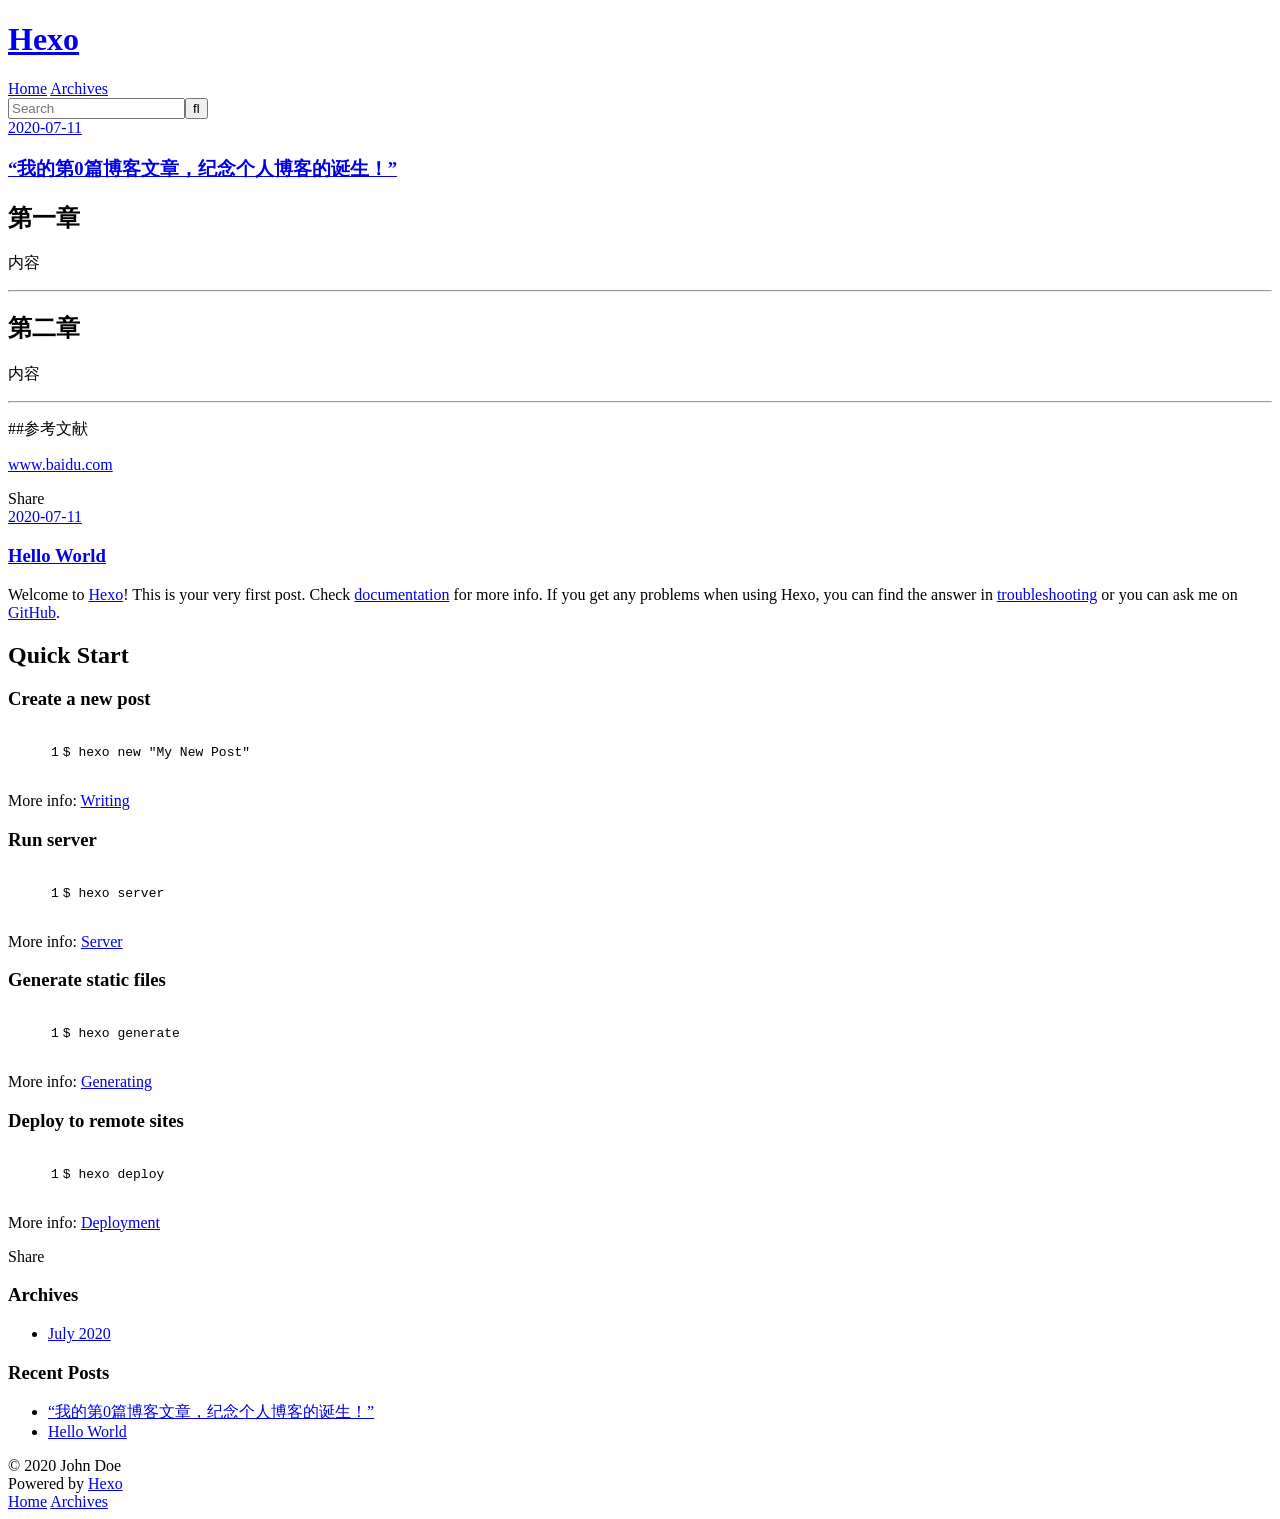
==== index.html @ 95fccf2d "Site updated: 2020-07-11 09:26:31" ====
<!DOCTYPE html>
<html>
<head>
  <meta charset="utf-8">
  

  
  <title>Hexo</title>
  <meta name="viewport" content="width=device-width, initial-scale=1, maximum-scale=1">
  <meta property="og:type" content="website">
<meta property="og:title" content="Hexo">
<meta property="og:url" content="http://yoursite.com/index.html">
<meta property="og:site_name" content="Hexo">
<meta property="og:locale" content="en_US">
<meta property="article:author" content="John Doe">
<meta name="twitter:card" content="summary">
  
    <link rel="alternate" href="/atom.xml" title="Hexo" type="application/atom+xml">
  
  
    <link rel="icon" href="/favicon.png">
  
  
    <link href="//fonts.googleapis.com/css?family=Source+Code+Pro" rel="stylesheet" type="text/css">
  
  
<link rel="stylesheet" href="/css/style.css">

<meta name="generator" content="Hexo 4.2.1"></head>

<body>
  <div id="container">
    <div id="wrap">
      <header id="header">
  <div id="banner"></div>
  <div id="header-outer" class="outer">
    <div id="header-title" class="inner">
      <h1 id="logo-wrap">
        <a href="/" id="logo">Hexo</a>
      </h1>
      
    </div>
    <div id="header-inner" class="inner">
      <nav id="main-nav">
        <a id="main-nav-toggle" class="nav-icon"></a>
        
          <a class="main-nav-link" href="/">Home</a>
        
          <a class="main-nav-link" href="/archives">Archives</a>
        
      </nav>
      <nav id="sub-nav">
        
          <a id="nav-rss-link" class="nav-icon" href="/atom.xml" title="RSS Feed"></a>
        
        <a id="nav-search-btn" class="nav-icon" title="Search"></a>
      </nav>
      <div id="search-form-wrap">
        <form action="//google.com/search" method="get" accept-charset="UTF-8" class="search-form"><input type="search" name="q" class="search-form-input" placeholder="Search"><button type="submit" class="search-form-submit">&#xF002;</button><input type="hidden" name="sitesearch" value="http://yoursite.com"></form>
      </div>
    </div>
  </div>
</header>
      <div class="outer">
        <section id="main">
  
    <article id="post-“我的第0篇博客文章，纪念个人博客的诞生！”" class="article article-type-post" itemscope itemprop="blogPost">
  <div class="article-meta">
    <a href="/2020/07/11/%E2%80%9C%E6%88%91%E7%9A%84%E7%AC%AC0%E7%AF%87%E5%8D%9A%E5%AE%A2%E6%96%87%E7%AB%A0%EF%BC%8C%E7%BA%AA%E5%BF%B5%E4%B8%AA%E4%BA%BA%E5%8D%9A%E5%AE%A2%E7%9A%84%E8%AF%9E%E7%94%9F%EF%BC%81%E2%80%9D/" class="article-date">
  <time datetime="2020-07-11T00:53:37.000Z" itemprop="datePublished">2020-07-11</time>
</a>
    
  </div>
  <div class="article-inner">
    
    
      <header class="article-header">
        
  
    <h1 itemprop="name">
      <a class="article-title" href="/2020/07/11/%E2%80%9C%E6%88%91%E7%9A%84%E7%AC%AC0%E7%AF%87%E5%8D%9A%E5%AE%A2%E6%96%87%E7%AB%A0%EF%BC%8C%E7%BA%AA%E5%BF%B5%E4%B8%AA%E4%BA%BA%E5%8D%9A%E5%AE%A2%E7%9A%84%E8%AF%9E%E7%94%9F%EF%BC%81%E2%80%9D/">“我的第0篇博客文章，纪念个人博客的诞生！”</a>
    </h1>
  

      </header>
    
    <div class="article-entry" itemprop="articleBody">
      
        <h2 id="第一章"><a href="#第一章" class="headerlink" title="第一章"></a>第一章</h2><p>内容</p>
<hr>
<h2 id="第二章"><a href="#第二章" class="headerlink" title="第二章"></a>第二章</h2><p>内容</p>
<hr>
<p>##参考文献</p>
<p><a href="http://www.baidu.com" target="_blank" rel="noopener">www.baidu.com</a></p>

      
    </div>
    <footer class="article-footer">
      <a data-url="http://yoursite.com/2020/07/11/%E2%80%9C%E6%88%91%E7%9A%84%E7%AC%AC0%E7%AF%87%E5%8D%9A%E5%AE%A2%E6%96%87%E7%AB%A0%EF%BC%8C%E7%BA%AA%E5%BF%B5%E4%B8%AA%E4%BA%BA%E5%8D%9A%E5%AE%A2%E7%9A%84%E8%AF%9E%E7%94%9F%EF%BC%81%E2%80%9D/" data-id="ckcgyeluo0001q7uc57kq2jcm" class="article-share-link">Share</a>
      
      
    </footer>
  </div>
  
</article>


  
    <article id="post-hello-world" class="article article-type-post" itemscope itemprop="blogPost">
  <div class="article-meta">
    <a href="/2020/07/11/hello-world/" class="article-date">
  <time datetime="2020-07-11T00:47:14.924Z" itemprop="datePublished">2020-07-11</time>
</a>
    
  </div>
  <div class="article-inner">
    
    
      <header class="article-header">
        
  
    <h1 itemprop="name">
      <a class="article-title" href="/2020/07/11/hello-world/">Hello World</a>
    </h1>
  

      </header>
    
    <div class="article-entry" itemprop="articleBody">
      
        <p>Welcome to <a href="https://hexo.io/" target="_blank" rel="noopener">Hexo</a>! This is your very first post. Check <a href="https://hexo.io/docs/" target="_blank" rel="noopener">documentation</a> for more info. If you get any problems when using Hexo, you can find the answer in <a href="https://hexo.io/docs/troubleshooting.html" target="_blank" rel="noopener">troubleshooting</a> or you can ask me on <a href="https://github.com/hexojs/hexo/issues" target="_blank" rel="noopener">GitHub</a>.</p>
<h2 id="Quick-Start"><a href="#Quick-Start" class="headerlink" title="Quick Start"></a>Quick Start</h2><h3 id="Create-a-new-post"><a href="#Create-a-new-post" class="headerlink" title="Create a new post"></a>Create a new post</h3><figure class="highlight bash"><table><tr><td class="gutter"><pre><span class="line">1</span><br></pre></td><td class="code"><pre><span class="line">$ hexo new <span class="string">"My New Post"</span></span><br></pre></td></tr></table></figure>

<p>More info: <a href="https://hexo.io/docs/writing.html" target="_blank" rel="noopener">Writing</a></p>
<h3 id="Run-server"><a href="#Run-server" class="headerlink" title="Run server"></a>Run server</h3><figure class="highlight bash"><table><tr><td class="gutter"><pre><span class="line">1</span><br></pre></td><td class="code"><pre><span class="line">$ hexo server</span><br></pre></td></tr></table></figure>

<p>More info: <a href="https://hexo.io/docs/server.html" target="_blank" rel="noopener">Server</a></p>
<h3 id="Generate-static-files"><a href="#Generate-static-files" class="headerlink" title="Generate static files"></a>Generate static files</h3><figure class="highlight bash"><table><tr><td class="gutter"><pre><span class="line">1</span><br></pre></td><td class="code"><pre><span class="line">$ hexo generate</span><br></pre></td></tr></table></figure>

<p>More info: <a href="https://hexo.io/docs/generating.html" target="_blank" rel="noopener">Generating</a></p>
<h3 id="Deploy-to-remote-sites"><a href="#Deploy-to-remote-sites" class="headerlink" title="Deploy to remote sites"></a>Deploy to remote sites</h3><figure class="highlight bash"><table><tr><td class="gutter"><pre><span class="line">1</span><br></pre></td><td class="code"><pre><span class="line">$ hexo deploy</span><br></pre></td></tr></table></figure>

<p>More info: <a href="https://hexo.io/docs/one-command-deployment.html" target="_blank" rel="noopener">Deployment</a></p>

      
    </div>
    <footer class="article-footer">
      <a data-url="http://yoursite.com/2020/07/11/hello-world/" data-id="ckcgyelui0000q7uc33826mlk" class="article-share-link">Share</a>
      
      
    </footer>
  </div>
  
</article>


  


</section>
        
          <aside id="sidebar">
  
    

  
    

  
    
  
    
  <div class="widget-wrap">
    <h3 class="widget-title">Archives</h3>
    <div class="widget">
      <ul class="archive-list"><li class="archive-list-item"><a class="archive-list-link" href="/archives/2020/07/">July 2020</a></li></ul>
    </div>
  </div>


  
    
  <div class="widget-wrap">
    <h3 class="widget-title">Recent Posts</h3>
    <div class="widget">
      <ul>
        
          <li>
            <a href="/2020/07/11/%E2%80%9C%E6%88%91%E7%9A%84%E7%AC%AC0%E7%AF%87%E5%8D%9A%E5%AE%A2%E6%96%87%E7%AB%A0%EF%BC%8C%E7%BA%AA%E5%BF%B5%E4%B8%AA%E4%BA%BA%E5%8D%9A%E5%AE%A2%E7%9A%84%E8%AF%9E%E7%94%9F%EF%BC%81%E2%80%9D/">“我的第0篇博客文章，纪念个人博客的诞生！”</a>
          </li>
        
          <li>
            <a href="/2020/07/11/hello-world/">Hello World</a>
          </li>
        
      </ul>
    </div>
  </div>

  
</aside>
        
      </div>
      <footer id="footer">
  
  <div class="outer">
    <div id="footer-info" class="inner">
      &copy; 2020 John Doe<br>
      Powered by <a href="http://hexo.io/" target="_blank">Hexo</a>
    </div>
  </div>
</footer>
    </div>
    <nav id="mobile-nav">
  
    <a href="/" class="mobile-nav-link">Home</a>
  
    <a href="/archives" class="mobile-nav-link">Archives</a>
  
</nav>
    

<script src="//ajax.googleapis.com/ajax/libs/jquery/2.0.3/jquery.min.js"></script>


  
<link rel="stylesheet" href="/fancybox/jquery.fancybox.css">

  
<script src="/fancybox/jquery.fancybox.pack.js"></script>




<script src="/js/script.js"></script>




  </div>
</body>
</html>
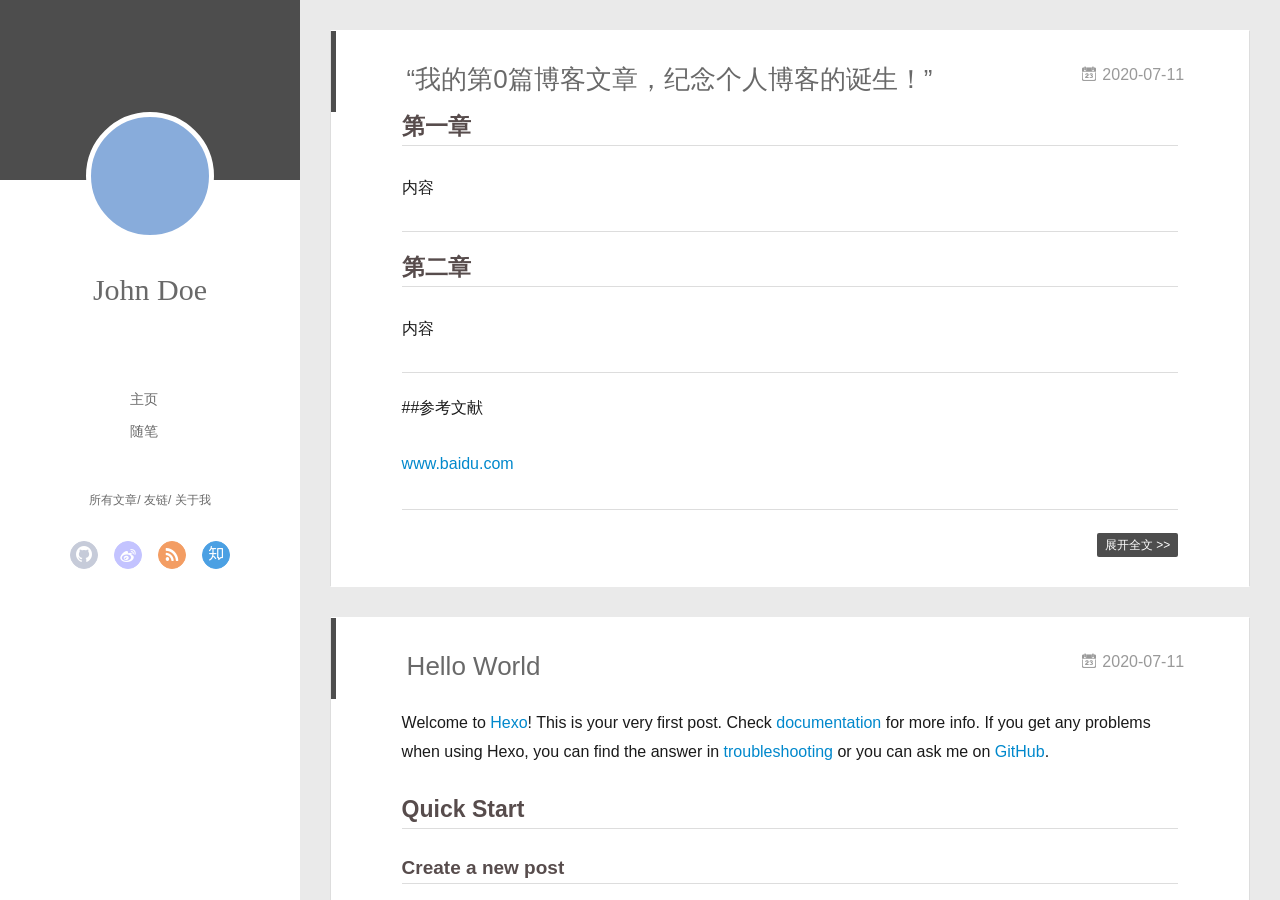
==== commit 0eeae052: "Site updated: 2020-07-11 09:43:31" ====
--- a/index.html
+++ b/index.html
@@ -3,8 +3,9 @@
 <head>
   <meta charset="utf-8">
   
-
-  
+  <meta name="renderer" content="webkit">
+  <meta http-equiv="X-UA-Compatible" content="IE=edge" >
+  <link rel="dns-prefetch" href="http://yoursite.com">
   <title>Hexo</title>
   <meta name="viewport" content="width=device-width, initial-scale=1, maximum-scale=1">
   <meta property="og:type" content="website">
@@ -15,64 +16,144 @@
 <meta property="article:author" content="John Doe">
 <meta name="twitter:card" content="summary">
   
-    <link rel="alternate" href="/atom.xml" title="Hexo" type="application/atom+xml">
+    <link rel="alternative" href="/atom.xml" title="Hexo" type="application/atom+xml">
   
   
     <link rel="icon" href="/favicon.png">
   
-  
-    <link href="//fonts.googleapis.com/css?family=Source+Code+Pro" rel="stylesheet" type="text/css">
-  
-  
-<link rel="stylesheet" href="/css/style.css">
+  <link rel="stylesheet" type="text/css" href="/./main.0cf68a.css">
+  <style type="text/css">
+  
+    #container.show {
+      background: linear-gradient(200deg,#a0cfe4,#e8c37e);
+    }
+  </style>
+  
+
+  
 
 <meta name="generator" content="Hexo 4.2.1"></head>
 
 <body>
-  <div id="container">
-    <div id="wrap">
-      <header id="header">
-  <div id="banner"></div>
-  <div id="header-outer" class="outer">
-    <div id="header-title" class="inner">
-      <h1 id="logo-wrap">
-        <a href="/" id="logo">Hexo</a>
-      </h1>
-      
-    </div>
-    <div id="header-inner" class="inner">
-      <nav id="main-nav">
-        <a id="main-nav-toggle" class="nav-icon"></a>
-        
-          <a class="main-nav-link" href="/">Home</a>
-        
-          <a class="main-nav-link" href="/archives">Archives</a>
-        
-      </nav>
-      <nav id="sub-nav">
-        
-          <a id="nav-rss-link" class="nav-icon" href="/atom.xml" title="RSS Feed"></a>
-        
-        <a id="nav-search-btn" class="nav-icon" title="Search"></a>
-      </nav>
-      <div id="search-form-wrap">
-        <form action="//google.com/search" method="get" accept-charset="UTF-8" class="search-form"><input type="search" name="q" class="search-form-input" placeholder="Search"><button type="submit" class="search-form-submit">&#xF002;</button><input type="hidden" name="sitesearch" value="http://yoursite.com"></form>
-      </div>
-    </div>
-  </div>
-</header>
-      <div class="outer">
-        <section id="main">
-  
-    <article id="post-“我的第0篇博客文章，纪念个人博客的诞生！”" class="article article-type-post" itemscope itemprop="blogPost">
-  <div class="article-meta">
-    <a href="/2020/07/11/%E2%80%9C%E6%88%91%E7%9A%84%E7%AC%AC0%E7%AF%87%E5%8D%9A%E5%AE%A2%E6%96%87%E7%AB%A0%EF%BC%8C%E7%BA%AA%E5%BF%B5%E4%B8%AA%E4%BA%BA%E5%8D%9A%E5%AE%A2%E7%9A%84%E8%AF%9E%E7%94%9F%EF%BC%81%E2%80%9D/" class="article-date">
-  <time datetime="2020-07-11T00:53:37.000Z" itemprop="datePublished">2020-07-11</time>
-</a>
-    
-  </div>
+  <div id="container" q-class="show:isCtnShow">
+    <canvas id="anm-canvas" class="anm-canvas"></canvas>
+    <div class="left-col" q-class="show:isShow">
+      
+<div class="overlay" style="background: #4d4d4d"></div>
+<div class="intrude-less">
+	<header id="header" class="inner">
+		<a href="/" class="profilepic">
+			<img src="" class="js-avatar">
+		</a>
+		<hgroup>
+		  <h1 class="header-author"><a href="/">John Doe</a></h1>
+		</hgroup>
+		
+
+		<nav class="header-menu">
+			<ul>
+			
+				<li><a href="/">主页</a></li>
+	        
+				<li><a href="/tags/%E9%9A%8F%E7%AC%94/">随笔</a></li>
+	        
+			</ul>
+		</nav>
+		<nav class="header-smart-menu">
+    		
+    			
+    			<a q-on="click: openSlider(e, 'innerArchive')" href="javascript:void(0)">所有文章</a>
+    			
+            
+    			
+    			<a q-on="click: openSlider(e, 'friends')" href="javascript:void(0)">友链</a>
+    			
+            
+    			
+    			<a q-on="click: openSlider(e, 'aboutme')" href="javascript:void(0)">关于我</a>
+    			
+            
+		</nav>
+		<nav class="header-nav">
+			<div class="social">
+				
+					<a class="github" target="_blank" href="#" title="github"><i class="icon-github"></i></a>
+		        
+					<a class="weibo" target="_blank" href="#" title="weibo"><i class="icon-weibo"></i></a>
+		        
+					<a class="rss" target="_blank" href="#" title="rss"><i class="icon-rss"></i></a>
+		        
+					<a class="zhihu" target="_blank" href="#" title="zhihu"><i class="icon-zhihu"></i></a>
+		        
+			</div>
+		</nav>
+	</header>		
+</div>
+
+    </div>
+    <div class="mid-col" q-class="show:isShow,hide:isShow|isFalse">
+      
+<nav id="mobile-nav">
+  	<div class="overlay js-overlay" style="background: #4d4d4d"></div>
+	<div class="btnctn js-mobile-btnctn">
+  		<div class="slider-trigger list" q-on="click: openSlider(e)"><i class="icon icon-sort"></i></div>
+	</div>
+	<div class="intrude-less">
+		<header id="header" class="inner">
+			<div class="profilepic">
+				<img src="" class="js-avatar">
+			</div>
+			<hgroup>
+			  <h1 class="header-author js-header-author">John Doe</h1>
+			</hgroup>
+			
+			
+			
+				
+			
+				
+			
+			
+			
+			<nav class="header-nav">
+				<div class="social">
+					
+						<a class="github" target="_blank" href="#" title="github"><i class="icon-github"></i></a>
+			        
+						<a class="weibo" target="_blank" href="#" title="weibo"><i class="icon-weibo"></i></a>
+			        
+						<a class="rss" target="_blank" href="#" title="rss"><i class="icon-rss"></i></a>
+			        
+						<a class="zhihu" target="_blank" href="#" title="zhihu"><i class="icon-zhihu"></i></a>
+			        
+				</div>
+			</nav>
+
+			<nav class="header-menu js-header-menu">
+				<ul style="width: 50%">
+				
+				
+					<li style="width: 50%"><a href="/">主页</a></li>
+		        
+					<li style="width: 50%"><a href="/tags/%E9%9A%8F%E7%AC%94/">随笔</a></li>
+		        
+				</ul>
+			</nav>
+		</header>				
+	</div>
+	<div class="mobile-mask" style="display:none" q-show="isShow"></div>
+</nav>
+
+      <div id="wrapper" class="body-wrap">
+        <div class="menu-l">
+          <div class="canvas-wrap">
+            <canvas data-colors="#eaeaea" data-sectionHeight="100" data-contentId="js-content" id="myCanvas1" class="anm-canvas"></canvas>
+          </div>
+          <div id="js-content" class="content-ll">
+            
+  
+    <article id="post-“我的第0篇博客文章，纪念个人博客的诞生！”" class="article article-type-post  article-index" itemscope itemprop="blogPost">
   <div class="article-inner">
-    
     
       <header class="article-header">
         
@@ -82,6 +163,11 @@
     </h1>
   
 
+        
+        <a href="/2020/07/11/%E2%80%9C%E6%88%91%E7%9A%84%E7%AC%AC0%E7%AF%87%E5%8D%9A%E5%AE%A2%E6%96%87%E7%AB%A0%EF%BC%8C%E7%BA%AA%E5%BF%B5%E4%B8%AA%E4%BA%BA%E5%8D%9A%E5%AE%A2%E7%9A%84%E8%AF%9E%E7%94%9F%EF%BC%81%E2%80%9D/" class="archive-article-date">
+  	<time datetime="2020-07-11T00:53:37.000Z" itemprop="datePublished"><i class="icon-calendar icon"></i>2020-07-11</time>
+</a>
+        
       </header>
     
     <div class="article-entry" itemprop="articleBody">
@@ -94,27 +180,48 @@
 <p><a href="http://www.baidu.com" target="_blank" rel="noopener">www.baidu.com</a></p>
 
       
-    </div>
-    <footer class="article-footer">
-      <a data-url="http://yoursite.com/2020/07/11/%E2%80%9C%E6%88%91%E7%9A%84%E7%AC%AC0%E7%AF%87%E5%8D%9A%E5%AE%A2%E6%96%87%E7%AB%A0%EF%BC%8C%E7%BA%AA%E5%BF%B5%E4%B8%AA%E4%BA%BA%E5%8D%9A%E5%AE%A2%E7%9A%84%E8%AF%9E%E7%94%9F%EF%BC%81%E2%80%9D/" data-id="ckcgyeluo0001q7uc57kq2jcm" class="article-share-link">Share</a>
-      
-      
-    </footer>
+
+      
+    </div>
+    <div class="article-info article-info-index">
+      
+      
+      
+
+      
+        <p class="article-more-link">
+          <a class="article-more-a" href="/2020/07/11/%E2%80%9C%E6%88%91%E7%9A%84%E7%AC%AC0%E7%AF%87%E5%8D%9A%E5%AE%A2%E6%96%87%E7%AB%A0%EF%BC%8C%E7%BA%AA%E5%BF%B5%E4%B8%AA%E4%BA%BA%E5%8D%9A%E5%AE%A2%E7%9A%84%E8%AF%9E%E7%94%9F%EF%BC%81%E2%80%9D/">展开全文 >></a>
+        </p>
+      
+
+      
+      <div class="clearfix"></div>
+    </div>
   </div>
-  
 </article>
 
-
-  
-    <article id="post-hello-world" class="article article-type-post" itemscope itemprop="blogPost">
-  <div class="article-meta">
-    <a href="/2020/07/11/hello-world/" class="article-date">
-  <time datetime="2020-07-11T00:47:14.924Z" itemprop="datePublished">2020-07-11</time>
-</a>
-    
-  </div>
+<aside class="wrap-side-operation">
+    <div class="mod-side-operation">
+        
+        <div class="jump-container" id="js-jump-container" style="display:none;">
+            <a href="javascript:void(0)" class="mod-side-operation__jump-to-top">
+                <i class="icon-font icon-back"></i>
+            </a>
+            <div id="js-jump-plan-container" class="jump-plan-container" style="top: -11px;">
+                <i class="icon-font icon-plane jump-plane"></i>
+            </div>
+        </div>
+        
+        
+    </div>
+</aside>
+
+
+
+
+  
+    <article id="post-hello-world" class="article article-type-post  article-index" itemscope itemprop="blogPost">
   <div class="article-inner">
-    
     
       <header class="article-header">
         
@@ -124,6 +231,11 @@
     </h1>
   
 
+        
+        <a href="/2020/07/11/hello-world/" class="archive-article-date">
+  	<time datetime="2020-07-11T00:47:14.924Z" itemprop="datePublished"><i class="icon-calendar icon"></i>2020-07-11</time>
+</a>
+        
       </header>
     
     <div class="article-entry" itemprop="articleBody">
@@ -143,100 +255,292 @@
 <p>More info: <a href="https://hexo.io/docs/one-command-deployment.html" target="_blank" rel="noopener">Deployment</a></p>
 
       
-    </div>
-    <footer class="article-footer">
-      <a data-url="http://yoursite.com/2020/07/11/hello-world/" data-id="ckcgyelui0000q7uc33826mlk" class="article-share-link">Share</a>
-      
-      
-    </footer>
+
+      
+    </div>
+    <div class="article-info article-info-index">
+      
+      
+      
+
+      
+        <p class="article-more-link">
+          <a class="article-more-a" href="/2020/07/11/hello-world/">展开全文 >></a>
+        </p>
+      
+
+      
+      <div class="clearfix"></div>
+    </div>
   </div>
-  
 </article>
 
-
-  
-
-
-</section>
-        
-          <aside id="sidebar">
-  
-    
-
-  
-    
-
-  
-    
-  
-    
-  <div class="widget-wrap">
-    <h3 class="widget-title">Archives</h3>
-    <div class="widget">
-      <ul class="archive-list"><li class="archive-list-item"><a class="archive-list-link" href="/archives/2020/07/">July 2020</a></li></ul>
-    </div>
-  </div>
-
-
-  
-    
-  <div class="widget-wrap">
-    <h3 class="widget-title">Recent Posts</h3>
-    <div class="widget">
-      <ul>
-        
-          <li>
-            <a href="/2020/07/11/%E2%80%9C%E6%88%91%E7%9A%84%E7%AC%AC0%E7%AF%87%E5%8D%9A%E5%AE%A2%E6%96%87%E7%AB%A0%EF%BC%8C%E7%BA%AA%E5%BF%B5%E4%B8%AA%E4%BA%BA%E5%8D%9A%E5%AE%A2%E7%9A%84%E8%AF%9E%E7%94%9F%EF%BC%81%E2%80%9D/">“我的第0篇博客文章，纪念个人博客的诞生！”</a>
-          </li>
-        
-          <li>
-            <a href="/2020/07/11/hello-world/">Hello World</a>
-          </li>
-        
-      </ul>
-    </div>
-  </div>
-
-  
+<aside class="wrap-side-operation">
+    <div class="mod-side-operation">
+        
+        <div class="jump-container" id="js-jump-container" style="display:none;">
+            <a href="javascript:void(0)" class="mod-side-operation__jump-to-top">
+                <i class="icon-font icon-back"></i>
+            </a>
+            <div id="js-jump-plan-container" class="jump-plan-container" style="top: -11px;">
+                <i class="icon-font icon-plane jump-plane"></i>
+            </div>
+        </div>
+        
+        
+    </div>
 </aside>
-        
+
+
+
+
+  
+  
+
+
+          </div>
+        </div>
       </div>
       <footer id="footer">
-  
   <div class="outer">
-    <div id="footer-info" class="inner">
-      &copy; 2020 John Doe<br>
-      Powered by <a href="http://hexo.io/" target="_blank">Hexo</a>
+    <div id="footer-info">
+    	<div class="footer-left">
+    		&copy; 2020 John Doe
+    	</div>
+      	<div class="footer-right">
+      		<a href="http://hexo.io/" target="_blank">Hexo</a>  Theme <a href="https://github.com/litten/hexo-theme-yilia" target="_blank">Yilia</a> by Litten
+      	</div>
     </div>
   </div>
 </footer>
     </div>
-    <nav id="mobile-nav">
-  
-    <a href="/" class="mobile-nav-link">Home</a>
-  
-    <a href="/archives" class="mobile-nav-link">Archives</a>
-  
-</nav>
-    
-
-<script src="//ajax.googleapis.com/ajax/libs/jquery/2.0.3/jquery.min.js"></script>
-
-
-  
-<link rel="stylesheet" href="/fancybox/jquery.fancybox.css">
-
-  
-<script src="/fancybox/jquery.fancybox.pack.js"></script>
-
-
-
-
-<script src="/js/script.js"></script>
-
-
-
-
+    <script>
+	var yiliaConfig = {
+		mathjax: false,
+		isHome: true,
+		isPost: false,
+		isArchive: false,
+		isTag: false,
+		isCategory: false,
+		open_in_new: false,
+		toc_hide_index: true,
+		root: "/",
+		innerArchive: true,
+		showTags: false
+	}
+</script>
+
+<script>!function(t){function n(e){if(r[e])return r[e].exports;var i=r[e]={exports:{},id:e,loaded:!1};return t[e].call(i.exports,i,i.exports,n),i.loaded=!0,i.exports}var r={};n.m=t,n.c=r,n.p="./",n(0)}([function(t,n,r){r(195),t.exports=r(191)},function(t,n,r){var e=r(3),i=r(52),o=r(27),u=r(28),c=r(53),f="prototype",a=function(t,n,r){var s,l,h,v,p=t&a.F,d=t&a.G,y=t&a.S,g=t&a.P,b=t&a.B,m=d?e:y?e[n]||(e[n]={}):(e[n]||{})[f],x=d?i:i[n]||(i[n]={}),w=x[f]||(x[f]={});d&&(r=n);for(s in r)l=!p&&m&&void 0!==m[s],h=(l?m:r)[s],v=b&&l?c(h,e):g&&"function"==typeof h?c(Function.call,h):h,m&&u(m,s,h,t&a.U),x[s]!=h&&o(x,s,v),g&&w[s]!=h&&(w[s]=h)};e.core=i,a.F=1,a.G=2,a.S=4,a.P=8,a.B=16,a.W=32,a.U=64,a.R=128,t.exports=a},function(t,n,r){var e=r(6);t.exports=function(t){if(!e(t))throw TypeError(t+" is not an object!");return t}},function(t,n){var r=t.exports="undefined"!=typeof window&&window.Math==Math?window:"undefined"!=typeof self&&self.Math==Math?self:Function("return this")();"number"==typeof __g&&(__g=r)},function(t,n){t.exports=function(t){try{return!!t()}catch(t){return!0}}},function(t,n){var r=t.exports="undefined"!=typeof window&&window.Math==Math?window:"undefined"!=typeof self&&self.Math==Math?self:Function("return this")();"number"==typeof __g&&(__g=r)},function(t,n){t.exports=function(t){return"object"==typeof t?null!==t:"function"==typeof t}},function(t,n,r){var e=r(126)("wks"),i=r(76),o=r(3).Symbol,u="function"==typeof o;(t.exports=function(t){return e[t]||(e[t]=u&&o[t]||(u?o:i)("Symbol."+t))}).store=e},function(t,n){var r={}.hasOwnProperty;t.exports=function(t,n){return r.call(t,n)}},function(t,n,r){var e=r(94),i=r(33);t.exports=function(t){return e(i(t))}},function(t,n,r){t.exports=!r(4)(function(){return 7!=Object.defineProperty({},"a",{get:function(){return 7}}).a})},function(t,n,r){var e=r(2),i=r(167),o=r(50),u=Object.defineProperty;n.f=r(10)?Object.defineProperty:function(t,n,r){if(e(t),n=o(n,!0),e(r),i)try{return u(t,n,r)}catch(t){}if("get"in r||"set"in r)throw TypeError("Accessors not supported!");return"value"in r&&(t[n]=r.value),t}},function(t,n,r){t.exports=!r(18)(function(){return 7!=Object.defineProperty({},"a",{get:function(){return 7}}).a})},function(t,n,r){var e=r(14),i=r(22);t.exports=r(12)?function(t,n,r){return e.f(t,n,i(1,r))}:function(t,n,r){return t[n]=r,t}},function(t,n,r){var e=r(20),i=r(58),o=r(42),u=Object.defineProperty;n.f=r(12)?Object.defineProperty:function(t,n,r){if(e(t),n=o(n,!0),e(r),i)try{return u(t,n,r)}catch(t){}if("get"in r||"set"in r)throw TypeError("Accessors not supported!");return"value"in r&&(t[n]=r.value),t}},function(t,n,r){var e=r(40)("wks"),i=r(23),o=r(5).Symbol,u="function"==typeof o;(t.exports=function(t){return e[t]||(e[t]=u&&o[t]||(u?o:i)("Symbol."+t))}).store=e},function(t,n,r){var e=r(67),i=Math.min;t.exports=function(t){return t>0?i(e(t),9007199254740991):0}},function(t,n,r){var e=r(46);t.exports=function(t){return Object(e(t))}},function(t,n){t.exports=function(t){try{return!!t()}catch(t){return!0}}},function(t,n,r){var e=r(63),i=r(34);t.exports=Object.keys||function(t){return e(t,i)}},function(t,n,r){var e=r(21);t.exports=function(t){if(!e(t))throw TypeError(t+" is not an object!");return t}},function(t,n){t.exports=function(t){return"object"==typeof t?null!==t:"function"==typeof t}},function(t,n){t.exports=function(t,n){return{enumerable:!(1&t),configurable:!(2&t),writable:!(4&t),value:n}}},function(t,n){var r=0,e=Math.random();t.exports=function(t){return"Symbol(".concat(void 0===t?"":t,")_",(++r+e).toString(36))}},function(t,n){var r={}.hasOwnProperty;t.exports=function(t,n){return r.call(t,n)}},function(t,n){var r=t.exports={version:"2.4.0"};"number"==typeof __e&&(__e=r)},function(t,n){t.exports=function(t){if("function"!=typeof t)throw TypeError(t+" is not a function!");return t}},function(t,n,r){var e=r(11),i=r(66);t.exports=r(10)?function(t,n,r){return e.f(t,n,i(1,r))}:function(t,n,r){return t[n]=r,t}},function(t,n,r){var e=r(3),i=r(27),o=r(24),u=r(76)("src"),c="toString",f=Function[c],a=(""+f).split(c);r(52).inspectSource=function(t){return f.call(t)},(t.exports=function(t,n,r,c){var f="function"==typeof r;f&&(o(r,"name")||i(r,"name",n)),t[n]!==r&&(f&&(o(r,u)||i(r,u,t[n]?""+t[n]:a.join(String(n)))),t===e?t[n]=r:c?t[n]?t[n]=r:i(t,n,r):(delete t[n],i(t,n,r)))})(Function.prototype,c,function(){return"function"==typeof this&&this[u]||f.call(this)})},function(t,n,r){var e=r(1),i=r(4),o=r(46),u=function(t,n,r,e){var i=String(o(t)),u="<"+n;return""!==r&&(u+=" "+r+'="'+String(e).replace(/"/g,"&quot;")+'"'),u+">"+i+"</"+n+">"};t.exports=function(t,n){var r={};r[t]=n(u),e(e.P+e.F*i(function(){var n=""[t]('"');return n!==n.toLowerCase()||n.split('"').length>3}),"String",r)}},function(t,n,r){var e=r(115),i=r(46);t.exports=function(t){return e(i(t))}},function(t,n,r){var e=r(116),i=r(66),o=r(30),u=r(50),c=r(24),f=r(167),a=Object.getOwnPropertyDescriptor;n.f=r(10)?a:function(t,n){if(t=o(t),n=u(n,!0),f)try{return a(t,n)}catch(t){}if(c(t,n))return i(!e.f.call(t,n),t[n])}},function(t,n,r){var e=r(24),i=r(17),o=r(145)("IE_PROTO"),u=Object.prototype;t.exports=Object.getPrototypeOf||function(t){return t=i(t),e(t,o)?t[o]:"function"==typeof t.constructor&&t instanceof t.constructor?t.constructor.prototype:t instanceof Object?u:null}},function(t,n){t.exports=function(t){if(void 0==t)throw TypeError("Can't call method on  "+t);return t}},function(t,n){t.exports="constructor,hasOwnProperty,isPrototypeOf,propertyIsEnumerable,toLocaleString,toString,valueOf".split(",")},function(t,n){t.exports={}},function(t,n){t.exports=!0},function(t,n){n.f={}.propertyIsEnumerable},function(t,n,r){var e=r(14).f,i=r(8),o=r(15)("toStringTag");t.exports=function(t,n,r){t&&!i(t=r?t:t.prototype,o)&&e(t,o,{configurable:!0,value:n})}},function(t,n,r){var e=r(40)("keys"),i=r(23);t.exports=function(t){return e[t]||(e[t]=i(t))}},function(t,n,r){var e=r(5),i="__core-js_shared__",o=e[i]||(e[i]={});t.exports=function(t){return o[t]||(o[t]={})}},function(t,n){var r=Math.ceil,e=Math.floor;t.exports=function(t){return isNaN(t=+t)?0:(t>0?e:r)(t)}},function(t,n,r){var e=r(21);t.exports=function(t,n){if(!e(t))return t;var r,i;if(n&&"function"==typeof(r=t.toString)&&!e(i=r.call(t)))return i;if("function"==typeof(r=t.valueOf)&&!e(i=r.call(t)))return i;if(!n&&"function"==typeof(r=t.toString)&&!e(i=r.call(t)))return i;throw TypeError("Can't convert object to primitive value")}},function(t,n,r){var e=r(5),i=r(25),o=r(36),u=r(44),c=r(14).f;t.exports=function(t){var n=i.Symbol||(i.Symbol=o?{}:e.Symbol||{});"_"==t.charAt(0)||t in n||c(n,t,{value:u.f(t)})}},function(t,n,r){n.f=r(15)},function(t,n){var r={}.toString;t.exports=function(t){return r.call(t).slice(8,-1)}},function(t,n){t.exports=function(t){if(void 0==t)throw TypeError("Can't call method on  "+t);return t}},function(t,n,r){var e=r(4);t.exports=function(t,n){return!!t&&e(function(){n?t.call(null,function(){},1):t.call(null)})}},function(t,n,r){var e=r(53),i=r(115),o=r(17),u=r(16),c=r(203);t.exports=function(t,n){var r=1==t,f=2==t,a=3==t,s=4==t,l=6==t,h=5==t||l,v=n||c;return function(n,c,p){for(var d,y,g=o(n),b=i(g),m=e(c,p,3),x=u(b.length),w=0,S=r?v(n,x):f?v(n,0):void 0;x>w;w++)if((h||w in b)&&(d=b[w],y=m(d,w,g),t))if(r)S[w]=y;else if(y)switch(t){case 3:return!0;case 5:return d;case 6:return w;case 2:S.push(d)}else if(s)return!1;return l?-1:a||s?s:S}}},function(t,n,r){var e=r(1),i=r(52),o=r(4);t.exports=function(t,n){var r=(i.Object||{})[t]||Object[t],u={};u[t]=n(r),e(e.S+e.F*o(function(){r(1)}),"Object",u)}},function(t,n,r){var e=r(6);t.exports=function(t,n){if(!e(t))return t;var r,i;if(n&&"function"==typeof(r=t.toString)&&!e(i=r.call(t)))return i;if("function"==typeof(r=t.valueOf)&&!e(i=r.call(t)))return i;if(!n&&"function"==typeof(r=t.toString)&&!e(i=r.call(t)))return i;throw TypeError("Can't convert object to primitive value")}},function(t,n,r){var e=r(5),i=r(25),o=r(91),u=r(13),c="prototype",f=function(t,n,r){var a,s,l,h=t&f.F,v=t&f.G,p=t&f.S,d=t&f.P,y=t&f.B,g=t&f.W,b=v?i:i[n]||(i[n]={}),m=b[c],x=v?e:p?e[n]:(e[n]||{})[c];v&&(r=n);for(a in r)(s=!h&&x&&void 0!==x[a])&&a in b||(l=s?x[a]:r[a],b[a]=v&&"function"!=typeof x[a]?r[a]:y&&s?o(l,e):g&&x[a]==l?function(t){var n=function(n,r,e){if(this instanceof t){switch(arguments.length){case 0:return new t;case 1:return new t(n);case 2:return new t(n,r)}return new t(n,r,e)}return t.apply(this,arguments)};return n[c]=t[c],n}(l):d&&"function"==typeof l?o(Function.call,l):l,d&&((b.virtual||(b.virtual={}))[a]=l,t&f.R&&m&&!m[a]&&u(m,a,l)))};f.F=1,f.G=2,f.S=4,f.P=8,f.B=16,f.W=32,f.U=64,f.R=128,t.exports=f},function(t,n){var r=t.exports={version:"2.4.0"};"number"==typeof __e&&(__e=r)},function(t,n,r){var e=r(26);t.exports=function(t,n,r){if(e(t),void 0===n)return t;switch(r){case 1:return function(r){return t.call(n,r)};case 2:return function(r,e){return t.call(n,r,e)};case 3:return function(r,e,i){return t.call(n,r,e,i)}}return function(){return t.apply(n,arguments)}}},function(t,n,r){var e=r(183),i=r(1),o=r(126)("metadata"),u=o.store||(o.store=new(r(186))),c=function(t,n,r){var i=u.get(t);if(!i){if(!r)return;u.set(t,i=new e)}var o=i.get(n);if(!o){if(!r)return;i.set(n,o=new e)}return o},f=function(t,n,r){var e=c(n,r,!1);return void 0!==e&&e.has(t)},a=function(t,n,r){var e=c(n,r,!1);return void 0===e?void 0:e.get(t)},s=function(t,n,r,e){c(r,e,!0).set(t,n)},l=function(t,n){var r=c(t,n,!1),e=[];return r&&r.forEach(function(t,n){e.push(n)}),e},h=function(t){return void 0===t||"symbol"==typeof t?t:String(t)},v=function(t){i(i.S,"Reflect",t)};t.exports={store:u,map:c,has:f,get:a,set:s,keys:l,key:h,exp:v}},function(t,n,r){"use strict";if(r(10)){var e=r(69),i=r(3),o=r(4),u=r(1),c=r(127),f=r(152),a=r(53),s=r(68),l=r(66),h=r(27),v=r(73),p=r(67),d=r(16),y=r(75),g=r(50),b=r(24),m=r(180),x=r(114),w=r(6),S=r(17),_=r(137),O=r(70),E=r(32),P=r(71).f,j=r(154),F=r(76),M=r(7),A=r(48),N=r(117),T=r(146),I=r(155),k=r(80),L=r(123),R=r(74),C=r(130),D=r(160),U=r(11),W=r(31),G=U.f,B=W.f,V=i.RangeError,z=i.TypeError,q=i.Uint8Array,K="ArrayBuffer",J="Shared"+K,Y="BYTES_PER_ELEMENT",H="prototype",$=Array[H],X=f.ArrayBuffer,Q=f.DataView,Z=A(0),tt=A(2),nt=A(3),rt=A(4),et=A(5),it=A(6),ot=N(!0),ut=N(!1),ct=I.values,ft=I.keys,at=I.entries,st=$.lastIndexOf,lt=$.reduce,ht=$.reduceRight,vt=$.join,pt=$.sort,dt=$.slice,yt=$.toString,gt=$.toLocaleString,bt=M("iterator"),mt=M("toStringTag"),xt=F("typed_constructor"),wt=F("def_constructor"),St=c.CONSTR,_t=c.TYPED,Ot=c.VIEW,Et="Wrong length!",Pt=A(1,function(t,n){return Tt(T(t,t[wt]),n)}),jt=o(function(){return 1===new q(new Uint16Array([1]).buffer)[0]}),Ft=!!q&&!!q[H].set&&o(function(){new q(1).set({})}),Mt=function(t,n){if(void 0===t)throw z(Et);var r=+t,e=d(t);if(n&&!m(r,e))throw V(Et);return e},At=function(t,n){var r=p(t);if(r<0||r%n)throw V("Wrong offset!");return r},Nt=function(t){if(w(t)&&_t in t)return t;throw z(t+" is not a typed array!")},Tt=function(t,n){if(!(w(t)&&xt in t))throw z("It is not a typed array constructor!");return new t(n)},It=function(t,n){return kt(T(t,t[wt]),n)},kt=function(t,n){for(var r=0,e=n.length,i=Tt(t,e);e>r;)i[r]=n[r++];return i},Lt=function(t,n,r){G(t,n,{get:function(){return this._d[r]}})},Rt=function(t){var n,r,e,i,o,u,c=S(t),f=arguments.length,s=f>1?arguments[1]:void 0,l=void 0!==s,h=j(c);if(void 0!=h&&!_(h)){for(u=h.call(c),e=[],n=0;!(o=u.next()).done;n++)e.push(o.value);c=e}for(l&&f>2&&(s=a(s,arguments[2],2)),n=0,r=d(c.length),i=Tt(this,r);r>n;n++)i[n]=l?s(c[n],n):c[n];return i},Ct=function(){for(var t=0,n=arguments.length,r=Tt(this,n);n>t;)r[t]=arguments[t++];return r},Dt=!!q&&o(function(){gt.call(new q(1))}),Ut=function(){return gt.apply(Dt?dt.call(Nt(this)):Nt(this),arguments)},Wt={copyWithin:function(t,n){return D.call(Nt(this),t,n,arguments.length>2?arguments[2]:void 0)},every:function(t){return rt(Nt(this),t,arguments.length>1?arguments[1]:void 0)},fill:function(t){return C.apply(Nt(this),arguments)},filter:function(t){return It(this,tt(Nt(this),t,arguments.length>1?arguments[1]:void 0))},find:function(t){return et(Nt(this),t,arguments.length>1?arguments[1]:void 0)},findIndex:function(t){return it(Nt(this),t,arguments.length>1?arguments[1]:void 0)},forEach:function(t){Z(Nt(this),t,arguments.length>1?arguments[1]:void 0)},indexOf:function(t){return ut(Nt(this),t,arguments.length>1?arguments[1]:void 0)},includes:function(t){return ot(Nt(this),t,arguments.length>1?arguments[1]:void 0)},join:function(t){return vt.apply(Nt(this),arguments)},lastIndexOf:function(t){return st.apply(Nt(this),arguments)},map:function(t){return Pt(Nt(this),t,arguments.length>1?arguments[1]:void 0)},reduce:function(t){return lt.apply(Nt(this),arguments)},reduceRight:function(t){return ht.apply(Nt(this),arguments)},reverse:function(){for(var t,n=this,r=Nt(n).length,e=Math.floor(r/2),i=0;i<e;)t=n[i],n[i++]=n[--r],n[r]=t;return n},some:function(t){return nt(Nt(this),t,arguments.length>1?arguments[1]:void 0)},sort:function(t){return pt.call(Nt(this),t)},subarray:function(t,n){var r=Nt(this),e=r.length,i=y(t,e);return new(T(r,r[wt]))(r.buffer,r.byteOffset+i*r.BYTES_PER_ELEMENT,d((void 0===n?e:y(n,e))-i))}},Gt=function(t,n){return It(this,dt.call(Nt(this),t,n))},Bt=function(t){Nt(this);var n=At(arguments[1],1),r=this.length,e=S(t),i=d(e.length),o=0;if(i+n>r)throw V(Et);for(;o<i;)this[n+o]=e[o++]},Vt={entries:function(){return at.call(Nt(this))},keys:function(){return ft.call(Nt(this))},values:function(){return ct.call(Nt(this))}},zt=function(t,n){return w(t)&&t[_t]&&"symbol"!=typeof n&&n in t&&String(+n)==String(n)},qt=function(t,n){return zt(t,n=g(n,!0))?l(2,t[n]):B(t,n)},Kt=function(t,n,r){return!(zt(t,n=g(n,!0))&&w(r)&&b(r,"value"))||b(r,"get")||b(r,"set")||r.configurable||b(r,"writable")&&!r.writable||b(r,"enumerable")&&!r.enumerable?G(t,n,r):(t[n]=r.value,t)};St||(W.f=qt,U.f=Kt),u(u.S+u.F*!St,"Object",{getOwnPropertyDescriptor:qt,defineProperty:Kt}),o(function(){yt.call({})})&&(yt=gt=function(){return vt.call(this)});var Jt=v({},Wt);v(Jt,Vt),h(Jt,bt,Vt.values),v(Jt,{slice:Gt,set:Bt,constructor:function(){},toString:yt,toLocaleString:Ut}),Lt(Jt,"buffer","b"),Lt(Jt,"byteOffset","o"),Lt(Jt,"byteLength","l"),Lt(Jt,"length","e"),G(Jt,mt,{get:function(){return this[_t]}}),t.exports=function(t,n,r,f){f=!!f;var a=t+(f?"Clamped":"")+"Array",l="Uint8Array"!=a,v="get"+t,p="set"+t,y=i[a],g=y||{},b=y&&E(y),m=!y||!c.ABV,S={},_=y&&y[H],j=function(t,r){var e=t._d;return e.v[v](r*n+e.o,jt)},F=function(t,r,e){var i=t._d;f&&(e=(e=Math.round(e))<0?0:e>255?255:255&e),i.v[p](r*n+i.o,e,jt)},M=function(t,n){G(t,n,{get:function(){return j(this,n)},set:function(t){return F(this,n,t)},enumerable:!0})};m?(y=r(function(t,r,e,i){s(t,y,a,"_d");var o,u,c,f,l=0,v=0;if(w(r)){if(!(r instanceof X||(f=x(r))==K||f==J))return _t in r?kt(y,r):Rt.call(y,r);o=r,v=At(e,n);var p=r.byteLength;if(void 0===i){if(p%n)throw V(Et);if((u=p-v)<0)throw V(Et)}else if((u=d(i)*n)+v>p)throw V(Et);c=u/n}else c=Mt(r,!0),u=c*n,o=new X(u);for(h(t,"_d",{b:o,o:v,l:u,e:c,v:new Q(o)});l<c;)M(t,l++)}),_=y[H]=O(Jt),h(_,"constructor",y)):L(function(t){new y(null),new y(t)},!0)||(y=r(function(t,r,e,i){s(t,y,a);var o;return w(r)?r instanceof X||(o=x(r))==K||o==J?void 0!==i?new g(r,At(e,n),i):void 0!==e?new g(r,At(e,n)):new g(r):_t in r?kt(y,r):Rt.call(y,r):new g(Mt(r,l))}),Z(b!==Function.prototype?P(g).concat(P(b)):P(g),function(t){t in y||h(y,t,g[t])}),y[H]=_,e||(_.constructor=y));var A=_[bt],N=!!A&&("values"==A.name||void 0==A.name),T=Vt.values;h(y,xt,!0),h(_,_t,a),h(_,Ot,!0),h(_,wt,y),(f?new y(1)[mt]==a:mt in _)||G(_,mt,{get:function(){return a}}),S[a]=y,u(u.G+u.W+u.F*(y!=g),S),u(u.S,a,{BYTES_PER_ELEMENT:n,from:Rt,of:Ct}),Y in _||h(_,Y,n),u(u.P,a,Wt),R(a),u(u.P+u.F*Ft,a,{set:Bt}),u(u.P+u.F*!N,a,Vt),u(u.P+u.F*(_.toString!=yt),a,{toString:yt}),u(u.P+u.F*o(function(){new y(1).slice()}),a,{slice:Gt}),u(u.P+u.F*(o(function(){return[1,2].toLocaleString()!=new y([1,2]).toLocaleString()})||!o(function(){_.toLocaleString.call([1,2])})),a,{toLocaleString:Ut}),k[a]=N?A:T,e||N||h(_,bt,T)}}else t.exports=function(){}},function(t,n){var r={}.toString;t.exports=function(t){return r.call(t).slice(8,-1)}},function(t,n,r){var e=r(21),i=r(5).document,o=e(i)&&e(i.createElement);t.exports=function(t){return o?i.createElement(t):{}}},function(t,n,r){t.exports=!r(12)&&!r(18)(function(){return 7!=Object.defineProperty(r(57)("div"),"a",{get:function(){return 7}}).a})},function(t,n,r){"use strict";var e=r(36),i=r(51),o=r(64),u=r(13),c=r(8),f=r(35),a=r(96),s=r(38),l=r(103),h=r(15)("iterator"),v=!([].keys&&"next"in[].keys()),p="keys",d="values",y=function(){return this};t.exports=function(t,n,r,g,b,m,x){a(r,n,g);var w,S,_,O=function(t){if(!v&&t in F)return F[t];switch(t){case p:case d:return function(){return new r(this,t)}}return function(){return new r(this,t)}},E=n+" Iterator",P=b==d,j=!1,F=t.prototype,M=F[h]||F["@@iterator"]||b&&F[b],A=M||O(b),N=b?P?O("entries"):A:void 0,T="Array"==n?F.entries||M:M;if(T&&(_=l(T.call(new t)))!==Object.prototype&&(s(_,E,!0),e||c(_,h)||u(_,h,y)),P&&M&&M.name!==d&&(j=!0,A=function(){return M.call(this)}),e&&!x||!v&&!j&&F[h]||u(F,h,A),f[n]=A,f[E]=y,b)if(w={values:P?A:O(d),keys:m?A:O(p),entries:N},x)for(S in w)S in F||o(F,S,w[S]);else i(i.P+i.F*(v||j),n,w);return w}},function(t,n,r){var e=r(20),i=r(100),o=r(34),u=r(39)("IE_PROTO"),c=function(){},f="prototype",a=function(){var t,n=r(57)("iframe"),e=o.length;for(n.style.display="none",r(93).appendChild(n),n.src="javascript:",t=n.contentWindow.document,t.open(),t.write("<script>document.F=Object<\/script>"),t.close(),a=t.F;e--;)delete a[f][o[e]];return a()};t.exports=Object.create||function(t,n){var r;return null!==t?(c[f]=e(t),r=new c,c[f]=null,r[u]=t):r=a(),void 0===n?r:i(r,n)}},function(t,n,r){var e=r(63),i=r(34).concat("length","prototype");n.f=Object.getOwnPropertyNames||function(t){return e(t,i)}},function(t,n){n.f=Object.getOwnPropertySymbols},function(t,n,r){var e=r(8),i=r(9),o=r(90)(!1),u=r(39)("IE_PROTO");t.exports=function(t,n){var r,c=i(t),f=0,a=[];for(r in c)r!=u&&e(c,r)&&a.push(r);for(;n.length>f;)e(c,r=n[f++])&&(~o(a,r)||a.push(r));return a}},function(t,n,r){t.exports=r(13)},function(t,n,r){var e=r(76)("meta"),i=r(6),o=r(24),u=r(11).f,c=0,f=Object.isExtensible||function(){return!0},a=!r(4)(function(){return f(Object.preventExtensions({}))}),s=function(t){u(t,e,{value:{i:"O"+ ++c,w:{}}})},l=function(t,n){if(!i(t))return"symbol"==typeof t?t:("string"==typeof t?"S":"P")+t;if(!o(t,e)){if(!f(t))return"F";if(!n)return"E";s(t)}return t[e].i},h=function(t,n){if(!o(t,e)){if(!f(t))return!0;if(!n)return!1;s(t)}return t[e].w},v=function(t){return a&&p.NEED&&f(t)&&!o(t,e)&&s(t),t},p=t.exports={KEY:e,NEED:!1,fastKey:l,getWeak:h,onFreeze:v}},function(t,n){t.exports=function(t,n){return{enumerable:!(1&t),configurable:!(2&t),writable:!(4&t),value:n}}},function(t,n){var r=Math.ceil,e=Math.floor;t.exports=function(t){return isNaN(t=+t)?0:(t>0?e:r)(t)}},function(t,n){t.exports=function(t,n,r,e){if(!(t instanceof n)||void 0!==e&&e in t)throw TypeError(r+": incorrect invocation!");return t}},function(t,n){t.exports=!1},function(t,n,r){var e=r(2),i=r(173),o=r(133),u=r(145)("IE_PROTO"),c=function(){},f="prototype",a=function(){var t,n=r(132)("iframe"),e=o.length;for(n.style.display="none",r(135).appendChild(n),n.src="javascript:",t=n.contentWindow.document,t.open(),t.write("<script>document.F=Object<\/script>"),t.close(),a=t.F;e--;)delete a[f][o[e]];return a()};t.exports=Object.create||function(t,n){var r;return null!==t?(c[f]=e(t),r=new c,c[f]=null,r[u]=t):r=a(),void 0===n?r:i(r,n)}},function(t,n,r){var e=r(175),i=r(133).concat("length","prototype");n.f=Object.getOwnPropertyNames||function(t){return e(t,i)}},function(t,n,r){var e=r(175),i=r(133);t.exports=Object.keys||function(t){return e(t,i)}},function(t,n,r){var e=r(28);t.exports=function(t,n,r){for(var i in n)e(t,i,n[i],r);return t}},function(t,n,r){"use strict";var e=r(3),i=r(11),o=r(10),u=r(7)("species");t.exports=function(t){var n=e[t];o&&n&&!n[u]&&i.f(n,u,{configurable:!0,get:function(){return this}})}},function(t,n,r){var e=r(67),i=Math.max,o=Math.min;t.exports=function(t,n){return t=e(t),t<0?i(t+n,0):o(t,n)}},function(t,n){var r=0,e=Math.random();t.exports=function(t){return"Symbol(".concat(void 0===t?"":t,")_",(++r+e).toString(36))}},function(t,n,r){var e=r(33);t.exports=function(t){return Object(e(t))}},function(t,n,r){var e=r(7)("unscopables"),i=Array.prototype;void 0==i[e]&&r(27)(i,e,{}),t.exports=function(t){i[e][t]=!0}},function(t,n,r){var e=r(53),i=r(169),o=r(137),u=r(2),c=r(16),f=r(154),a={},s={},n=t.exports=function(t,n,r,l,h){var v,p,d,y,g=h?function(){return t}:f(t),b=e(r,l,n?2:1),m=0;if("function"!=typeof g)throw TypeError(t+" is not iterable!");if(o(g)){for(v=c(t.length);v>m;m++)if((y=n?b(u(p=t[m])[0],p[1]):b(t[m]))===a||y===s)return y}else for(d=g.call(t);!(p=d.next()).done;)if((y=i(d,b,p.value,n))===a||y===s)return y};n.BREAK=a,n.RETURN=s},function(t,n){t.exports={}},function(t,n,r){var e=r(11).f,i=r(24),o=r(7)("toStringTag");t.exports=function(t,n,r){t&&!i(t=r?t:t.prototype,o)&&e(t,o,{configurable:!0,value:n})}},function(t,n,r){var e=r(1),i=r(46),o=r(4),u=r(150),c="["+u+"]",f="​+",a=RegExp("^"+c+c+"*"),s=RegExp(c+c+"*$"),l=function(t,n,r){var i={},c=o(function(){return!!u[t]()||f[t]()!=f}),a=i[t]=c?n(h):u[t];r&&(i[r]=a),e(e.P+e.F*c,"String",i)},h=l.trim=function(t,n){return t=String(i(t)),1&n&&(t=t.replace(a,"")),2&n&&(t=t.replace(s,"")),t};t.exports=l},function(t,n,r){t.exports={default:r(86),__esModule:!0}},function(t,n,r){t.exports={default:r(87),__esModule:!0}},function(t,n,r){"use strict";function e(t){return t&&t.__esModule?t:{default:t}}n.__esModule=!0;var i=r(84),o=e(i),u=r(83),c=e(u),f="function"==typeof c.default&&"symbol"==typeof o.default?function(t){return typeof t}:function(t){return t&&"function"==typeof c.default&&t.constructor===c.default&&t!==c.default.prototype?"symbol":typeof t};n.default="function"==typeof c.default&&"symbol"===f(o.default)?function(t){return void 0===t?"undefined":f(t)}:function(t){return t&&"function"==typeof c.default&&t.constructor===c.default&&t!==c.default.prototype?"symbol":void 0===t?"undefined":f(t)}},function(t,n,r){r(110),r(108),r(111),r(112),t.exports=r(25).Symbol},function(t,n,r){r(109),r(113),t.exports=r(44).f("iterator")},function(t,n){t.exports=function(t){if("function"!=typeof t)throw TypeError(t+" is not a function!");return t}},function(t,n){t.exports=function(){}},function(t,n,r){var e=r(9),i=r(106),o=r(105);t.exports=function(t){return function(n,r,u){var c,f=e(n),a=i(f.length),s=o(u,a);if(t&&r!=r){for(;a>s;)if((c=f[s++])!=c)return!0}else for(;a>s;s++)if((t||s in f)&&f[s]===r)return t||s||0;return!t&&-1}}},function(t,n,r){var e=r(88);t.exports=function(t,n,r){if(e(t),void 0===n)return t;switch(r){case 1:return function(r){return t.call(n,r)};case 2:return function(r,e){return t.call(n,r,e)};case 3:return function(r,e,i){return t.call(n,r,e,i)}}return function(){return t.apply(n,arguments)}}},function(t,n,r){var e=r(19),i=r(62),o=r(37);t.exports=function(t){var n=e(t),r=i.f;if(r)for(var u,c=r(t),f=o.f,a=0;c.length>a;)f.call(t,u=c[a++])&&n.push(u);return n}},function(t,n,r){t.exports=r(5).document&&document.documentElement},function(t,n,r){var e=r(56);t.exports=Object("z").propertyIsEnumerable(0)?Object:function(t){return"String"==e(t)?t.split(""):Object(t)}},function(t,n,r){var e=r(56);t.exports=Array.isArray||function(t){return"Array"==e(t)}},function(t,n,r){"use strict";var e=r(60),i=r(22),o=r(38),u={};r(13)(u,r(15)("iterator"),function(){return this}),t.exports=function(t,n,r){t.prototype=e(u,{next:i(1,r)}),o(t,n+" Iterator")}},function(t,n){t.exports=function(t,n){return{value:n,done:!!t}}},function(t,n,r){var e=r(19),i=r(9);t.exports=function(t,n){for(var r,o=i(t),u=e(o),c=u.length,f=0;c>f;)if(o[r=u[f++]]===n)return r}},function(t,n,r){var e=r(23)("meta"),i=r(21),o=r(8),u=r(14).f,c=0,f=Object.isExtensible||function(){return!0},a=!r(18)(function(){return f(Object.preventExtensions({}))}),s=function(t){u(t,e,{value:{i:"O"+ ++c,w:{}}})},l=function(t,n){if(!i(t))return"symbol"==typeof t?t:("string"==typeof t?"S":"P")+t;if(!o(t,e)){if(!f(t))return"F";if(!n)return"E";s(t)}return t[e].i},h=function(t,n){if(!o(t,e)){if(!f(t))return!0;if(!n)return!1;s(t)}return t[e].w},v=function(t){return a&&p.NEED&&f(t)&&!o(t,e)&&s(t),t},p=t.exports={KEY:e,NEED:!1,fastKey:l,getWeak:h,onFreeze:v}},function(t,n,r){var e=r(14),i=r(20),o=r(19);t.exports=r(12)?Object.defineProperties:function(t,n){i(t);for(var r,u=o(n),c=u.length,f=0;c>f;)e.f(t,r=u[f++],n[r]);return t}},function(t,n,r){var e=r(37),i=r(22),o=r(9),u=r(42),c=r(8),f=r(58),a=Object.getOwnPropertyDescriptor;n.f=r(12)?a:function(t,n){if(t=o(t),n=u(n,!0),f)try{return a(t,n)}catch(t){}if(c(t,n))return i(!e.f.call(t,n),t[n])}},function(t,n,r){var e=r(9),i=r(61).f,o={}.toString,u="object"==typeof window&&window&&Object.getOwnPropertyNames?Object.getOwnPropertyNames(window):[],c=function(t){try{return i(t)}catch(t){return u.slice()}};t.exports.f=function(t){return u&&"[object Window]"==o.call(t)?c(t):i(e(t))}},function(t,n,r){var e=r(8),i=r(77),o=r(39)("IE_PROTO"),u=Object.prototype;t.exports=Object.getPrototypeOf||function(t){return t=i(t),e(t,o)?t[o]:"function"==typeof t.constructor&&t instanceof t.constructor?t.constructor.prototype:t instanceof Object?u:null}},function(t,n,r){var e=r(41),i=r(33);t.exports=function(t){return function(n,r){var o,u,c=String(i(n)),f=e(r),a=c.length;return f<0||f>=a?t?"":void 0:(o=c.charCodeAt(f),o<55296||o>56319||f+1===a||(u=c.charCodeAt(f+1))<56320||u>57343?t?c.charAt(f):o:t?c.slice(f,f+2):u-56320+(o-55296<<10)+65536)}}},function(t,n,r){var e=r(41),i=Math.max,o=Math.min;t.exports=function(t,n){return t=e(t),t<0?i(t+n,0):o(t,n)}},function(t,n,r){var e=r(41),i=Math.min;t.exports=function(t){return t>0?i(e(t),9007199254740991):0}},function(t,n,r){"use strict";var e=r(89),i=r(97),o=r(35),u=r(9);t.exports=r(59)(Array,"Array",function(t,n){this._t=u(t),this._i=0,this._k=n},function(){var t=this._t,n=this._k,r=this._i++;return!t||r>=t.length?(this._t=void 0,i(1)):"keys"==n?i(0,r):"values"==n?i(0,t[r]):i(0,[r,t[r]])},"values"),o.Arguments=o.Array,e("keys"),e("values"),e("entries")},function(t,n){},function(t,n,r){"use strict";var e=r(104)(!0);r(59)(String,"String",function(t){this._t=String(t),this._i=0},function(){var t,n=this._t,r=this._i;return r>=n.length?{value:void 0,done:!0}:(t=e(n,r),this._i+=t.length,{value:t,done:!1})})},function(t,n,r){"use strict";var e=r(5),i=r(8),o=r(12),u=r(51),c=r(64),f=r(99).KEY,a=r(18),s=r(40),l=r(38),h=r(23),v=r(15),p=r(44),d=r(43),y=r(98),g=r(92),b=r(95),m=r(20),x=r(9),w=r(42),S=r(22),_=r(60),O=r(102),E=r(101),P=r(14),j=r(19),F=E.f,M=P.f,A=O.f,N=e.Symbol,T=e.JSON,I=T&&T.stringify,k="prototype",L=v("_hidden"),R=v("toPrimitive"),C={}.propertyIsEnumerable,D=s("symbol-registry"),U=s("symbols"),W=s("op-symbols"),G=Object[k],B="function"==typeof N,V=e.QObject,z=!V||!V[k]||!V[k].findChild,q=o&&a(function(){return 7!=_(M({},"a",{get:function(){return M(this,"a",{value:7}).a}})).a})?function(t,n,r){var e=F(G,n);e&&delete G[n],M(t,n,r),e&&t!==G&&M(G,n,e)}:M,K=function(t){var n=U[t]=_(N[k]);return n._k=t,n},J=B&&"symbol"==typeof N.iterator?function(t){return"symbol"==typeof t}:function(t){return t instanceof N},Y=function(t,n,r){return t===G&&Y(W,n,r),m(t),n=w(n,!0),m(r),i(U,n)?(r.enumerable?(i(t,L)&&t[L][n]&&(t[L][n]=!1),r=_(r,{enumerable:S(0,!1)})):(i(t,L)||M(t,L,S(1,{})),t[L][n]=!0),q(t,n,r)):M(t,n,r)},H=function(t,n){m(t);for(var r,e=g(n=x(n)),i=0,o=e.length;o>i;)Y(t,r=e[i++],n[r]);return t},$=function(t,n){return void 0===n?_(t):H(_(t),n)},X=function(t){var n=C.call(this,t=w(t,!0));return!(this===G&&i(U,t)&&!i(W,t))&&(!(n||!i(this,t)||!i(U,t)||i(this,L)&&this[L][t])||n)},Q=function(t,n){if(t=x(t),n=w(n,!0),t!==G||!i(U,n)||i(W,n)){var r=F(t,n);return!r||!i(U,n)||i(t,L)&&t[L][n]||(r.enumerable=!0),r}},Z=function(t){for(var n,r=A(x(t)),e=[],o=0;r.length>o;)i(U,n=r[o++])||n==L||n==f||e.push(n);return e},tt=function(t){for(var n,r=t===G,e=A(r?W:x(t)),o=[],u=0;e.length>u;)!i(U,n=e[u++])||r&&!i(G,n)||o.push(U[n]);return o};B||(N=function(){if(this instanceof N)throw TypeError("Symbol is not a constructor!");var t=h(arguments.length>0?arguments[0]:void 0),n=function(r){this===G&&n.call(W,r),i(this,L)&&i(this[L],t)&&(this[L][t]=!1),q(this,t,S(1,r))};return o&&z&&q(G,t,{configurable:!0,set:n}),K(t)},c(N[k],"toString",function(){return this._k}),E.f=Q,P.f=Y,r(61).f=O.f=Z,r(37).f=X,r(62).f=tt,o&&!r(36)&&c(G,"propertyIsEnumerable",X,!0),p.f=function(t){return K(v(t))}),u(u.G+u.W+u.F*!B,{Symbol:N});for(var nt="hasInstance,isConcatSpreadable,iterator,match,replace,search,species,split,toPrimitive,toStringTag,unscopables".split(","),rt=0;nt.length>rt;)v(nt[rt++]);for(var nt=j(v.store),rt=0;nt.length>rt;)d(nt[rt++]);u(u.S+u.F*!B,"Symbol",{for:function(t){return i(D,t+="")?D[t]:D[t]=N(t)},keyFor:function(t){if(J(t))return y(D,t);throw TypeError(t+" is not a symbol!")},useSetter:function(){z=!0},useSimple:function(){z=!1}}),u(u.S+u.F*!B,"Object",{create:$,defineProperty:Y,defineProperties:H,getOwnPropertyDescriptor:Q,getOwnPropertyNames:Z,getOwnPropertySymbols:tt}),T&&u(u.S+u.F*(!B||a(function(){var t=N();return"[null]"!=I([t])||"{}"!=I({a:t})||"{}"!=I(Object(t))})),"JSON",{stringify:function(t){if(void 0!==t&&!J(t)){for(var n,r,e=[t],i=1;arguments.length>i;)e.push(arguments[i++]);return n=e[1],"function"==typeof n&&(r=n),!r&&b(n)||(n=function(t,n){if(r&&(n=r.call(this,t,n)),!J(n))return n}),e[1]=n,I.apply(T,e)}}}),N[k][R]||r(13)(N[k],R,N[k].valueOf),l(N,"Symbol"),l(Math,"Math",!0),l(e.JSON,"JSON",!0)},function(t,n,r){r(43)("asyncIterator")},function(t,n,r){r(43)("observable")},function(t,n,r){r(107);for(var e=r(5),i=r(13),o=r(35),u=r(15)("toStringTag"),c=["NodeList","DOMTokenList","MediaList","StyleSheetList","CSSRuleList"],f=0;f<5;f++){var a=c[f],s=e[a],l=s&&s.prototype;l&&!l[u]&&i(l,u,a),o[a]=o.Array}},function(t,n,r){var e=r(45),i=r(7)("toStringTag"),o="Arguments"==e(function(){return arguments}()),u=function(t,n){try{return t[n]}catch(t){}};t.exports=function(t){var n,r,c;return void 0===t?"Undefined":null===t?"Null":"string"==typeof(r=u(n=Object(t),i))?r:o?e(n):"Object"==(c=e(n))&&"function"==typeof n.callee?"Arguments":c}},function(t,n,r){var e=r(45);t.exports=Object("z").propertyIsEnumerable(0)?Object:function(t){return"String"==e(t)?t.split(""):Object(t)}},function(t,n){n.f={}.propertyIsEnumerable},function(t,n,r){var e=r(30),i=r(16),o=r(75);t.exports=function(t){return function(n,r,u){var c,f=e(n),a=i(f.length),s=o(u,a);if(t&&r!=r){for(;a>s;)if((c=f[s++])!=c)return!0}else for(;a>s;s++)if((t||s in f)&&f[s]===r)return t||s||0;return!t&&-1}}},function(t,n,r){"use strict";var e=r(3),i=r(1),o=r(28),u=r(73),c=r(65),f=r(79),a=r(68),s=r(6),l=r(4),h=r(123),v=r(81),p=r(136);t.exports=function(t,n,r,d,y,g){var b=e[t],m=b,x=y?"set":"add",w=m&&m.prototype,S={},_=function(t){var n=w[t];o(w,t,"delete"==t?function(t){return!(g&&!s(t))&&n.call(this,0===t?0:t)}:"has"==t?function(t){return!(g&&!s(t))&&n.call(this,0===t?0:t)}:"get"==t?function(t){return g&&!s(t)?void 0:n.call(this,0===t?0:t)}:"add"==t?function(t){return n.call(this,0===t?0:t),this}:function(t,r){return n.call(this,0===t?0:t,r),this})};if("function"==typeof m&&(g||w.forEach&&!l(function(){(new m).entries().next()}))){var O=new m,E=O[x](g?{}:-0,1)!=O,P=l(function(){O.has(1)}),j=h(function(t){new m(t)}),F=!g&&l(function(){for(var t=new m,n=5;n--;)t[x](n,n);return!t.has(-0)});j||(m=n(function(n,r){a(n,m,t);var e=p(new b,n,m);return void 0!=r&&f(r,y,e[x],e),e}),m.prototype=w,w.constructor=m),(P||F)&&(_("delete"),_("has"),y&&_("get")),(F||E)&&_(x),g&&w.clear&&delete w.clear}else m=d.getConstructor(n,t,y,x),u(m.prototype,r),c.NEED=!0;return v(m,t),S[t]=m,i(i.G+i.W+i.F*(m!=b),S),g||d.setStrong(m,t,y),m}},function(t,n,r){"use strict";var e=r(27),i=r(28),o=r(4),u=r(46),c=r(7);t.exports=function(t,n,r){var f=c(t),a=r(u,f,""[t]),s=a[0],l=a[1];o(function(){var n={};return n[f]=function(){return 7},7!=""[t](n)})&&(i(String.prototype,t,s),e(RegExp.prototype,f,2==n?function(t,n){return l.call(t,this,n)}:function(t){return l.call(t,this)}))}
+},function(t,n,r){"use strict";var e=r(2);t.exports=function(){var t=e(this),n="";return t.global&&(n+="g"),t.ignoreCase&&(n+="i"),t.multiline&&(n+="m"),t.unicode&&(n+="u"),t.sticky&&(n+="y"),n}},function(t,n){t.exports=function(t,n,r){var e=void 0===r;switch(n.length){case 0:return e?t():t.call(r);case 1:return e?t(n[0]):t.call(r,n[0]);case 2:return e?t(n[0],n[1]):t.call(r,n[0],n[1]);case 3:return e?t(n[0],n[1],n[2]):t.call(r,n[0],n[1],n[2]);case 4:return e?t(n[0],n[1],n[2],n[3]):t.call(r,n[0],n[1],n[2],n[3])}return t.apply(r,n)}},function(t,n,r){var e=r(6),i=r(45),o=r(7)("match");t.exports=function(t){var n;return e(t)&&(void 0!==(n=t[o])?!!n:"RegExp"==i(t))}},function(t,n,r){var e=r(7)("iterator"),i=!1;try{var o=[7][e]();o.return=function(){i=!0},Array.from(o,function(){throw 2})}catch(t){}t.exports=function(t,n){if(!n&&!i)return!1;var r=!1;try{var o=[7],u=o[e]();u.next=function(){return{done:r=!0}},o[e]=function(){return u},t(o)}catch(t){}return r}},function(t,n,r){t.exports=r(69)||!r(4)(function(){var t=Math.random();__defineSetter__.call(null,t,function(){}),delete r(3)[t]})},function(t,n){n.f=Object.getOwnPropertySymbols},function(t,n,r){var e=r(3),i="__core-js_shared__",o=e[i]||(e[i]={});t.exports=function(t){return o[t]||(o[t]={})}},function(t,n,r){for(var e,i=r(3),o=r(27),u=r(76),c=u("typed_array"),f=u("view"),a=!(!i.ArrayBuffer||!i.DataView),s=a,l=0,h="Int8Array,Uint8Array,Uint8ClampedArray,Int16Array,Uint16Array,Int32Array,Uint32Array,Float32Array,Float64Array".split(",");l<9;)(e=i[h[l++]])?(o(e.prototype,c,!0),o(e.prototype,f,!0)):s=!1;t.exports={ABV:a,CONSTR:s,TYPED:c,VIEW:f}},function(t,n){"use strict";var r={versions:function(){var t=window.navigator.userAgent;return{trident:t.indexOf("Trident")>-1,presto:t.indexOf("Presto")>-1,webKit:t.indexOf("AppleWebKit")>-1,gecko:t.indexOf("Gecko")>-1&&-1==t.indexOf("KHTML"),mobile:!!t.match(/AppleWebKit.*Mobile.*/),ios:!!t.match(/\(i[^;]+;( U;)? CPU.+Mac OS X/),android:t.indexOf("Android")>-1||t.indexOf("Linux")>-1,iPhone:t.indexOf("iPhone")>-1||t.indexOf("Mac")>-1,iPad:t.indexOf("iPad")>-1,webApp:-1==t.indexOf("Safari"),weixin:-1==t.indexOf("MicroMessenger")}}()};t.exports=r},function(t,n,r){"use strict";var e=r(85),i=function(t){return t&&t.__esModule?t:{default:t}}(e),o=function(){function t(t,n,e){return n||e?String.fromCharCode(n||e):r[t]||t}function n(t){return e[t]}var r={"&quot;":'"',"&lt;":"<","&gt;":">","&amp;":"&","&nbsp;":" "},e={};for(var u in r)e[r[u]]=u;return r["&apos;"]="'",e["'"]="&#39;",{encode:function(t){return t?(""+t).replace(/['<> "&]/g,n).replace(/\r?\n/g,"<br/>").replace(/\s/g,"&nbsp;"):""},decode:function(n){return n?(""+n).replace(/<br\s*\/?>/gi,"\n").replace(/&quot;|&lt;|&gt;|&amp;|&nbsp;|&apos;|&#(\d+);|&#(\d+)/g,t).replace(/\u00a0/g," "):""},encodeBase16:function(t){if(!t)return t;t+="";for(var n=[],r=0,e=t.length;e>r;r++)n.push(t.charCodeAt(r).toString(16).toUpperCase());return n.join("")},encodeBase16forJSON:function(t){if(!t)return t;t=t.replace(/[\u4E00-\u9FBF]/gi,function(t){return escape(t).replace("%u","\\u")});for(var n=[],r=0,e=t.length;e>r;r++)n.push(t.charCodeAt(r).toString(16).toUpperCase());return n.join("")},decodeBase16:function(t){if(!t)return t;t+="";for(var n=[],r=0,e=t.length;e>r;r+=2)n.push(String.fromCharCode("0x"+t.slice(r,r+2)));return n.join("")},encodeObject:function(t){if(t instanceof Array)for(var n=0,r=t.length;r>n;n++)t[n]=o.encodeObject(t[n]);else if("object"==(void 0===t?"undefined":(0,i.default)(t)))for(var e in t)t[e]=o.encodeObject(t[e]);else if("string"==typeof t)return o.encode(t);return t},loadScript:function(t){var n=document.createElement("script");document.getElementsByTagName("body")[0].appendChild(n),n.setAttribute("src",t)},addLoadEvent:function(t){var n=window.onload;"function"!=typeof window.onload?window.onload=t:window.onload=function(){n(),t()}}}}();t.exports=o},function(t,n,r){"use strict";var e=r(17),i=r(75),o=r(16);t.exports=function(t){for(var n=e(this),r=o(n.length),u=arguments.length,c=i(u>1?arguments[1]:void 0,r),f=u>2?arguments[2]:void 0,a=void 0===f?r:i(f,r);a>c;)n[c++]=t;return n}},function(t,n,r){"use strict";var e=r(11),i=r(66);t.exports=function(t,n,r){n in t?e.f(t,n,i(0,r)):t[n]=r}},function(t,n,r){var e=r(6),i=r(3).document,o=e(i)&&e(i.createElement);t.exports=function(t){return o?i.createElement(t):{}}},function(t,n){t.exports="constructor,hasOwnProperty,isPrototypeOf,propertyIsEnumerable,toLocaleString,toString,valueOf".split(",")},function(t,n,r){var e=r(7)("match");t.exports=function(t){var n=/./;try{"/./"[t](n)}catch(r){try{return n[e]=!1,!"/./"[t](n)}catch(t){}}return!0}},function(t,n,r){t.exports=r(3).document&&document.documentElement},function(t,n,r){var e=r(6),i=r(144).set;t.exports=function(t,n,r){var o,u=n.constructor;return u!==r&&"function"==typeof u&&(o=u.prototype)!==r.prototype&&e(o)&&i&&i(t,o),t}},function(t,n,r){var e=r(80),i=r(7)("iterator"),o=Array.prototype;t.exports=function(t){return void 0!==t&&(e.Array===t||o[i]===t)}},function(t,n,r){var e=r(45);t.exports=Array.isArray||function(t){return"Array"==e(t)}},function(t,n,r){"use strict";var e=r(70),i=r(66),o=r(81),u={};r(27)(u,r(7)("iterator"),function(){return this}),t.exports=function(t,n,r){t.prototype=e(u,{next:i(1,r)}),o(t,n+" Iterator")}},function(t,n,r){"use strict";var e=r(69),i=r(1),o=r(28),u=r(27),c=r(24),f=r(80),a=r(139),s=r(81),l=r(32),h=r(7)("iterator"),v=!([].keys&&"next"in[].keys()),p="keys",d="values",y=function(){return this};t.exports=function(t,n,r,g,b,m,x){a(r,n,g);var w,S,_,O=function(t){if(!v&&t in F)return F[t];switch(t){case p:case d:return function(){return new r(this,t)}}return function(){return new r(this,t)}},E=n+" Iterator",P=b==d,j=!1,F=t.prototype,M=F[h]||F["@@iterator"]||b&&F[b],A=M||O(b),N=b?P?O("entries"):A:void 0,T="Array"==n?F.entries||M:M;if(T&&(_=l(T.call(new t)))!==Object.prototype&&(s(_,E,!0),e||c(_,h)||u(_,h,y)),P&&M&&M.name!==d&&(j=!0,A=function(){return M.call(this)}),e&&!x||!v&&!j&&F[h]||u(F,h,A),f[n]=A,f[E]=y,b)if(w={values:P?A:O(d),keys:m?A:O(p),entries:N},x)for(S in w)S in F||o(F,S,w[S]);else i(i.P+i.F*(v||j),n,w);return w}},function(t,n){var r=Math.expm1;t.exports=!r||r(10)>22025.465794806718||r(10)<22025.465794806718||-2e-17!=r(-2e-17)?function(t){return 0==(t=+t)?t:t>-1e-6&&t<1e-6?t+t*t/2:Math.exp(t)-1}:r},function(t,n){t.exports=Math.sign||function(t){return 0==(t=+t)||t!=t?t:t<0?-1:1}},function(t,n,r){var e=r(3),i=r(151).set,o=e.MutationObserver||e.WebKitMutationObserver,u=e.process,c=e.Promise,f="process"==r(45)(u);t.exports=function(){var t,n,r,a=function(){var e,i;for(f&&(e=u.domain)&&e.exit();t;){i=t.fn,t=t.next;try{i()}catch(e){throw t?r():n=void 0,e}}n=void 0,e&&e.enter()};if(f)r=function(){u.nextTick(a)};else if(o){var s=!0,l=document.createTextNode("");new o(a).observe(l,{characterData:!0}),r=function(){l.data=s=!s}}else if(c&&c.resolve){var h=c.resolve();r=function(){h.then(a)}}else r=function(){i.call(e,a)};return function(e){var i={fn:e,next:void 0};n&&(n.next=i),t||(t=i,r()),n=i}}},function(t,n,r){var e=r(6),i=r(2),o=function(t,n){if(i(t),!e(n)&&null!==n)throw TypeError(n+": can't set as prototype!")};t.exports={set:Object.setPrototypeOf||("__proto__"in{}?function(t,n,e){try{e=r(53)(Function.call,r(31).f(Object.prototype,"__proto__").set,2),e(t,[]),n=!(t instanceof Array)}catch(t){n=!0}return function(t,r){return o(t,r),n?t.__proto__=r:e(t,r),t}}({},!1):void 0),check:o}},function(t,n,r){var e=r(126)("keys"),i=r(76);t.exports=function(t){return e[t]||(e[t]=i(t))}},function(t,n,r){var e=r(2),i=r(26),o=r(7)("species");t.exports=function(t,n){var r,u=e(t).constructor;return void 0===u||void 0==(r=e(u)[o])?n:i(r)}},function(t,n,r){var e=r(67),i=r(46);t.exports=function(t){return function(n,r){var o,u,c=String(i(n)),f=e(r),a=c.length;return f<0||f>=a?t?"":void 0:(o=c.charCodeAt(f),o<55296||o>56319||f+1===a||(u=c.charCodeAt(f+1))<56320||u>57343?t?c.charAt(f):o:t?c.slice(f,f+2):u-56320+(o-55296<<10)+65536)}}},function(t,n,r){var e=r(122),i=r(46);t.exports=function(t,n,r){if(e(n))throw TypeError("String#"+r+" doesn't accept regex!");return String(i(t))}},function(t,n,r){"use strict";var e=r(67),i=r(46);t.exports=function(t){var n=String(i(this)),r="",o=e(t);if(o<0||o==1/0)throw RangeError("Count can't be negative");for(;o>0;(o>>>=1)&&(n+=n))1&o&&(r+=n);return r}},function(t,n){t.exports="\t\n\v\f\r   ᠎             　\u2028\u2029\ufeff"},function(t,n,r){var e,i,o,u=r(53),c=r(121),f=r(135),a=r(132),s=r(3),l=s.process,h=s.setImmediate,v=s.clearImmediate,p=s.MessageChannel,d=0,y={},g="onreadystatechange",b=function(){var t=+this;if(y.hasOwnProperty(t)){var n=y[t];delete y[t],n()}},m=function(t){b.call(t.data)};h&&v||(h=function(t){for(var n=[],r=1;arguments.length>r;)n.push(arguments[r++]);return y[++d]=function(){c("function"==typeof t?t:Function(t),n)},e(d),d},v=function(t){delete y[t]},"process"==r(45)(l)?e=function(t){l.nextTick(u(b,t,1))}:p?(i=new p,o=i.port2,i.port1.onmessage=m,e=u(o.postMessage,o,1)):s.addEventListener&&"function"==typeof postMessage&&!s.importScripts?(e=function(t){s.postMessage(t+"","*")},s.addEventListener("message",m,!1)):e=g in a("script")?function(t){f.appendChild(a("script"))[g]=function(){f.removeChild(this),b.call(t)}}:function(t){setTimeout(u(b,t,1),0)}),t.exports={set:h,clear:v}},function(t,n,r){"use strict";var e=r(3),i=r(10),o=r(69),u=r(127),c=r(27),f=r(73),a=r(4),s=r(68),l=r(67),h=r(16),v=r(71).f,p=r(11).f,d=r(130),y=r(81),g="ArrayBuffer",b="DataView",m="prototype",x="Wrong length!",w="Wrong index!",S=e[g],_=e[b],O=e.Math,E=e.RangeError,P=e.Infinity,j=S,F=O.abs,M=O.pow,A=O.floor,N=O.log,T=O.LN2,I="buffer",k="byteLength",L="byteOffset",R=i?"_b":I,C=i?"_l":k,D=i?"_o":L,U=function(t,n,r){var e,i,o,u=Array(r),c=8*r-n-1,f=(1<<c)-1,a=f>>1,s=23===n?M(2,-24)-M(2,-77):0,l=0,h=t<0||0===t&&1/t<0?1:0;for(t=F(t),t!=t||t===P?(i=t!=t?1:0,e=f):(e=A(N(t)/T),t*(o=M(2,-e))<1&&(e--,o*=2),t+=e+a>=1?s/o:s*M(2,1-a),t*o>=2&&(e++,o/=2),e+a>=f?(i=0,e=f):e+a>=1?(i=(t*o-1)*M(2,n),e+=a):(i=t*M(2,a-1)*M(2,n),e=0));n>=8;u[l++]=255&i,i/=256,n-=8);for(e=e<<n|i,c+=n;c>0;u[l++]=255&e,e/=256,c-=8);return u[--l]|=128*h,u},W=function(t,n,r){var e,i=8*r-n-1,o=(1<<i)-1,u=o>>1,c=i-7,f=r-1,a=t[f--],s=127&a;for(a>>=7;c>0;s=256*s+t[f],f--,c-=8);for(e=s&(1<<-c)-1,s>>=-c,c+=n;c>0;e=256*e+t[f],f--,c-=8);if(0===s)s=1-u;else{if(s===o)return e?NaN:a?-P:P;e+=M(2,n),s-=u}return(a?-1:1)*e*M(2,s-n)},G=function(t){return t[3]<<24|t[2]<<16|t[1]<<8|t[0]},B=function(t){return[255&t]},V=function(t){return[255&t,t>>8&255]},z=function(t){return[255&t,t>>8&255,t>>16&255,t>>24&255]},q=function(t){return U(t,52,8)},K=function(t){return U(t,23,4)},J=function(t,n,r){p(t[m],n,{get:function(){return this[r]}})},Y=function(t,n,r,e){var i=+r,o=l(i);if(i!=o||o<0||o+n>t[C])throw E(w);var u=t[R]._b,c=o+t[D],f=u.slice(c,c+n);return e?f:f.reverse()},H=function(t,n,r,e,i,o){var u=+r,c=l(u);if(u!=c||c<0||c+n>t[C])throw E(w);for(var f=t[R]._b,a=c+t[D],s=e(+i),h=0;h<n;h++)f[a+h]=s[o?h:n-h-1]},$=function(t,n){s(t,S,g);var r=+n,e=h(r);if(r!=e)throw E(x);return e};if(u.ABV){if(!a(function(){new S})||!a(function(){new S(.5)})){S=function(t){return new j($(this,t))};for(var X,Q=S[m]=j[m],Z=v(j),tt=0;Z.length>tt;)(X=Z[tt++])in S||c(S,X,j[X]);o||(Q.constructor=S)}var nt=new _(new S(2)),rt=_[m].setInt8;nt.setInt8(0,2147483648),nt.setInt8(1,2147483649),!nt.getInt8(0)&&nt.getInt8(1)||f(_[m],{setInt8:function(t,n){rt.call(this,t,n<<24>>24)},setUint8:function(t,n){rt.call(this,t,n<<24>>24)}},!0)}else S=function(t){var n=$(this,t);this._b=d.call(Array(n),0),this[C]=n},_=function(t,n,r){s(this,_,b),s(t,S,b);var e=t[C],i=l(n);if(i<0||i>e)throw E("Wrong offset!");if(r=void 0===r?e-i:h(r),i+r>e)throw E(x);this[R]=t,this[D]=i,this[C]=r},i&&(J(S,k,"_l"),J(_,I,"_b"),J(_,k,"_l"),J(_,L,"_o")),f(_[m],{getInt8:function(t){return Y(this,1,t)[0]<<24>>24},getUint8:function(t){return Y(this,1,t)[0]},getInt16:function(t){var n=Y(this,2,t,arguments[1]);return(n[1]<<8|n[0])<<16>>16},getUint16:function(t){var n=Y(this,2,t,arguments[1]);return n[1]<<8|n[0]},getInt32:function(t){return G(Y(this,4,t,arguments[1]))},getUint32:function(t){return G(Y(this,4,t,arguments[1]))>>>0},getFloat32:function(t){return W(Y(this,4,t,arguments[1]),23,4)},getFloat64:function(t){return W(Y(this,8,t,arguments[1]),52,8)},setInt8:function(t,n){H(this,1,t,B,n)},setUint8:function(t,n){H(this,1,t,B,n)},setInt16:function(t,n){H(this,2,t,V,n,arguments[2])},setUint16:function(t,n){H(this,2,t,V,n,arguments[2])},setInt32:function(t,n){H(this,4,t,z,n,arguments[2])},setUint32:function(t,n){H(this,4,t,z,n,arguments[2])},setFloat32:function(t,n){H(this,4,t,K,n,arguments[2])},setFloat64:function(t,n){H(this,8,t,q,n,arguments[2])}});y(S,g),y(_,b),c(_[m],u.VIEW,!0),n[g]=S,n[b]=_},function(t,n,r){var e=r(3),i=r(52),o=r(69),u=r(182),c=r(11).f;t.exports=function(t){var n=i.Symbol||(i.Symbol=o?{}:e.Symbol||{});"_"==t.charAt(0)||t in n||c(n,t,{value:u.f(t)})}},function(t,n,r){var e=r(114),i=r(7)("iterator"),o=r(80);t.exports=r(52).getIteratorMethod=function(t){if(void 0!=t)return t[i]||t["@@iterator"]||o[e(t)]}},function(t,n,r){"use strict";var e=r(78),i=r(170),o=r(80),u=r(30);t.exports=r(140)(Array,"Array",function(t,n){this._t=u(t),this._i=0,this._k=n},function(){var t=this._t,n=this._k,r=this._i++;return!t||r>=t.length?(this._t=void 0,i(1)):"keys"==n?i(0,r):"values"==n?i(0,t[r]):i(0,[r,t[r]])},"values"),o.Arguments=o.Array,e("keys"),e("values"),e("entries")},function(t,n){function r(t,n){t.classList?t.classList.add(n):t.className+=" "+n}t.exports=r},function(t,n){function r(t,n){if(t.classList)t.classList.remove(n);else{var r=new RegExp("(^|\\b)"+n.split(" ").join("|")+"(\\b|$)","gi");t.className=t.className.replace(r," ")}}t.exports=r},function(t,n){function r(){throw new Error("setTimeout has not been defined")}function e(){throw new Error("clearTimeout has not been defined")}function i(t){if(s===setTimeout)return setTimeout(t,0);if((s===r||!s)&&setTimeout)return s=setTimeout,setTimeout(t,0);try{return s(t,0)}catch(n){try{return s.call(null,t,0)}catch(n){return s.call(this,t,0)}}}function o(t){if(l===clearTimeout)return clearTimeout(t);if((l===e||!l)&&clearTimeout)return l=clearTimeout,clearTimeout(t);try{return l(t)}catch(n){try{return l.call(null,t)}catch(n){return l.call(this,t)}}}function u(){d&&v&&(d=!1,v.length?p=v.concat(p):y=-1,p.length&&c())}function c(){if(!d){var t=i(u);d=!0;for(var n=p.length;n;){for(v=p,p=[];++y<n;)v&&v[y].run();y=-1,n=p.length}v=null,d=!1,o(t)}}function f(t,n){this.fun=t,this.array=n}function a(){}var s,l,h=t.exports={};!function(){try{s="function"==typeof setTimeout?setTimeout:r}catch(t){s=r}try{l="function"==typeof clearTimeout?clearTimeout:e}catch(t){l=e}}();var v,p=[],d=!1,y=-1;h.nextTick=function(t){var n=new Array(arguments.length-1);if(arguments.length>1)for(var r=1;r<arguments.length;r++)n[r-1]=arguments[r];p.push(new f(t,n)),1!==p.length||d||i(c)},f.prototype.run=function(){this.fun.apply(null,this.array)},h.title="browser",h.browser=!0,h.env={},h.argv=[],h.version="",h.versions={},h.on=a,h.addListener=a,h.once=a,h.off=a,h.removeListener=a,h.removeAllListeners=a,h.emit=a,h.prependListener=a,h.prependOnceListener=a,h.listeners=function(t){return[]},h.binding=function(t){throw new Error("process.binding is not supported")},h.cwd=function(){return"/"},h.chdir=function(t){throw new Error("process.chdir is not supported")},h.umask=function(){return 0}},function(t,n,r){var e=r(45);t.exports=function(t,n){if("number"!=typeof t&&"Number"!=e(t))throw TypeError(n);return+t}},function(t,n,r){"use strict";var e=r(17),i=r(75),o=r(16);t.exports=[].copyWithin||function(t,n){var r=e(this),u=o(r.length),c=i(t,u),f=i(n,u),a=arguments.length>2?arguments[2]:void 0,s=Math.min((void 0===a?u:i(a,u))-f,u-c),l=1;for(f<c&&c<f+s&&(l=-1,f+=s-1,c+=s-1);s-- >0;)f in r?r[c]=r[f]:delete r[c],c+=l,f+=l;return r}},function(t,n,r){var e=r(79);t.exports=function(t,n){var r=[];return e(t,!1,r.push,r,n),r}},function(t,n,r){var e=r(26),i=r(17),o=r(115),u=r(16);t.exports=function(t,n,r,c,f){e(n);var a=i(t),s=o(a),l=u(a.length),h=f?l-1:0,v=f?-1:1;if(r<2)for(;;){if(h in s){c=s[h],h+=v;break}if(h+=v,f?h<0:l<=h)throw TypeError("Reduce of empty array with no initial value")}for(;f?h>=0:l>h;h+=v)h in s&&(c=n(c,s[h],h,a));return c}},function(t,n,r){"use strict";var e=r(26),i=r(6),o=r(121),u=[].slice,c={},f=function(t,n,r){if(!(n in c)){for(var e=[],i=0;i<n;i++)e[i]="a["+i+"]";c[n]=Function("F,a","return new F("+e.join(",")+")")}return c[n](t,r)};t.exports=Function.bind||function(t){var n=e(this),r=u.call(arguments,1),c=function(){var e=r.concat(u.call(arguments));return this instanceof c?f(n,e.length,e):o(n,e,t)};return i(n.prototype)&&(c.prototype=n.prototype),c}},function(t,n,r){"use strict";var e=r(11).f,i=r(70),o=r(73),u=r(53),c=r(68),f=r(46),a=r(79),s=r(140),l=r(170),h=r(74),v=r(10),p=r(65).fastKey,d=v?"_s":"size",y=function(t,n){var r,e=p(n);if("F"!==e)return t._i[e];for(r=t._f;r;r=r.n)if(r.k==n)return r};t.exports={getConstructor:function(t,n,r,s){var l=t(function(t,e){c(t,l,n,"_i"),t._i=i(null),t._f=void 0,t._l=void 0,t[d]=0,void 0!=e&&a(e,r,t[s],t)});return o(l.prototype,{clear:function(){for(var t=this,n=t._i,r=t._f;r;r=r.n)r.r=!0,r.p&&(r.p=r.p.n=void 0),delete n[r.i];t._f=t._l=void 0,t[d]=0},delete:function(t){var n=this,r=y(n,t);if(r){var e=r.n,i=r.p;delete n._i[r.i],r.r=!0,i&&(i.n=e),e&&(e.p=i),n._f==r&&(n._f=e),n._l==r&&(n._l=i),n[d]--}return!!r},forEach:function(t){c(this,l,"forEach");for(var n,r=u(t,arguments.length>1?arguments[1]:void 0,3);n=n?n.n:this._f;)for(r(n.v,n.k,this);n&&n.r;)n=n.p},has:function(t){return!!y(this,t)}}),v&&e(l.prototype,"size",{get:function(){return f(this[d])}}),l},def:function(t,n,r){var e,i,o=y(t,n);return o?o.v=r:(t._l=o={i:i=p(n,!0),k:n,v:r,p:e=t._l,n:void 0,r:!1},t._f||(t._f=o),e&&(e.n=o),t[d]++,"F"!==i&&(t._i[i]=o)),t},getEntry:y,setStrong:function(t,n,r){s(t,n,function(t,n){this._t=t,this._k=n,this._l=void 0},function(){for(var t=this,n=t._k,r=t._l;r&&r.r;)r=r.p;return t._t&&(t._l=r=r?r.n:t._t._f)?"keys"==n?l(0,r.k):"values"==n?l(0,r.v):l(0,[r.k,r.v]):(t._t=void 0,l(1))},r?"entries":"values",!r,!0),h(n)}}},function(t,n,r){var e=r(114),i=r(161);t.exports=function(t){return function(){if(e(this)!=t)throw TypeError(t+"#toJSON isn't generic");return i(this)}}},function(t,n,r){"use strict";var e=r(73),i=r(65).getWeak,o=r(2),u=r(6),c=r(68),f=r(79),a=r(48),s=r(24),l=a(5),h=a(6),v=0,p=function(t){return t._l||(t._l=new d)},d=function(){this.a=[]},y=function(t,n){return l(t.a,function(t){return t[0]===n})};d.prototype={get:function(t){var n=y(this,t);if(n)return n[1]},has:function(t){return!!y(this,t)},set:function(t,n){var r=y(this,t);r?r[1]=n:this.a.push([t,n])},delete:function(t){var n=h(this.a,function(n){return n[0]===t});return~n&&this.a.splice(n,1),!!~n}},t.exports={getConstructor:function(t,n,r,o){var a=t(function(t,e){c(t,a,n,"_i"),t._i=v++,t._l=void 0,void 0!=e&&f(e,r,t[o],t)});return e(a.prototype,{delete:function(t){if(!u(t))return!1;var n=i(t);return!0===n?p(this).delete(t):n&&s(n,this._i)&&delete n[this._i]},has:function(t){if(!u(t))return!1;var n=i(t);return!0===n?p(this).has(t):n&&s(n,this._i)}}),a},def:function(t,n,r){var e=i(o(n),!0);return!0===e?p(t).set(n,r):e[t._i]=r,t},ufstore:p}},function(t,n,r){t.exports=!r(10)&&!r(4)(function(){return 7!=Object.defineProperty(r(132)("div"),"a",{get:function(){return 7}}).a})},function(t,n,r){var e=r(6),i=Math.floor;t.exports=function(t){return!e(t)&&isFinite(t)&&i(t)===t}},function(t,n,r){var e=r(2);t.exports=function(t,n,r,i){try{return i?n(e(r)[0],r[1]):n(r)}catch(n){var o=t.return;throw void 0!==o&&e(o.call(t)),n}}},function(t,n){t.exports=function(t,n){return{value:n,done:!!t}}},function(t,n){t.exports=Math.log1p||function(t){return(t=+t)>-1e-8&&t<1e-8?t-t*t/2:Math.log(1+t)}},function(t,n,r){"use strict";var e=r(72),i=r(125),o=r(116),u=r(17),c=r(115),f=Object.assign;t.exports=!f||r(4)(function(){var t={},n={},r=Symbol(),e="abcdefghijklmnopqrst";return t[r]=7,e.split("").forEach(function(t){n[t]=t}),7!=f({},t)[r]||Object.keys(f({},n)).join("")!=e})?function(t,n){for(var r=u(t),f=arguments.length,a=1,s=i.f,l=o.f;f>a;)for(var h,v=c(arguments[a++]),p=s?e(v).concat(s(v)):e(v),d=p.length,y=0;d>y;)l.call(v,h=p[y++])&&(r[h]=v[h]);return r}:f},function(t,n,r){var e=r(11),i=r(2),o=r(72);t.exports=r(10)?Object.defineProperties:function(t,n){i(t);for(var r,u=o(n),c=u.length,f=0;c>f;)e.f(t,r=u[f++],n[r]);return t}},function(t,n,r){var e=r(30),i=r(71).f,o={}.toString,u="object"==typeof window&&window&&Object.getOwnPropertyNames?Object.getOwnPropertyNames(window):[],c=function(t){try{return i(t)}catch(t){return u.slice()}};t.exports.f=function(t){return u&&"[object Window]"==o.call(t)?c(t):i(e(t))}},function(t,n,r){var e=r(24),i=r(30),o=r(117)(!1),u=r(145)("IE_PROTO");t.exports=function(t,n){var r,c=i(t),f=0,a=[];for(r in c)r!=u&&e(c,r)&&a.push(r);for(;n.length>f;)e(c,r=n[f++])&&(~o(a,r)||a.push(r));return a}},function(t,n,r){var e=r(72),i=r(30),o=r(116).f;t.exports=function(t){return function(n){for(var r,u=i(n),c=e(u),f=c.length,a=0,s=[];f>a;)o.call(u,r=c[a++])&&s.push(t?[r,u[r]]:u[r]);return s}}},function(t,n,r){var e=r(71),i=r(125),o=r(2),u=r(3).Reflect;t.exports=u&&u.ownKeys||function(t){var n=e.f(o(t)),r=i.f;return r?n.concat(r(t)):n}},function(t,n,r){var e=r(3).parseFloat,i=r(82).trim;t.exports=1/e(r(150)+"-0")!=-1/0?function(t){var n=i(String(t),3),r=e(n);return 0===r&&"-"==n.charAt(0)?-0:r}:e},function(t,n,r){var e=r(3).parseInt,i=r(82).trim,o=r(150),u=/^[\-+]?0[xX]/;t.exports=8!==e(o+"08")||22!==e(o+"0x16")?function(t,n){var r=i(String(t),3);return e(r,n>>>0||(u.test(r)?16:10))}:e},function(t,n){t.exports=Object.is||function(t,n){return t===n?0!==t||1/t==1/n:t!=t&&n!=n}},function(t,n,r){var e=r(16),i=r(149),o=r(46);t.exports=function(t,n,r,u){var c=String(o(t)),f=c.length,a=void 0===r?" ":String(r),s=e(n);if(s<=f||""==a)return c;var l=s-f,h=i.call(a,Math.ceil(l/a.length));return h.length>l&&(h=h.slice(0,l)),u?h+c:c+h}},function(t,n,r){n.f=r(7)},function(t,n,r){"use strict";var e=r(164);t.exports=r(118)("Map",function(t){return function(){return t(this,arguments.length>0?arguments[0]:void 0)}},{get:function(t){var n=e.getEntry(this,t);return n&&n.v},set:function(t,n){return e.def(this,0===t?0:t,n)}},e,!0)},function(t,n,r){r(10)&&"g"!=/./g.flags&&r(11).f(RegExp.prototype,"flags",{configurable:!0,get:r(120)})},function(t,n,r){"use strict";var e=r(164);t.exports=r(118)("Set",function(t){return function(){return t(this,arguments.length>0?arguments[0]:void 0)}},{add:function(t){return e.def(this,t=0===t?0:t,t)}},e)},function(t,n,r){"use strict";var e,i=r(48)(0),o=r(28),u=r(65),c=r(172),f=r(166),a=r(6),s=u.getWeak,l=Object.isExtensible,h=f.ufstore,v={},p=function(t){return function(){return t(this,arguments.length>0?arguments[0]:void 0)}},d={get:function(t){if(a(t)){var n=s(t);return!0===n?h(this).get(t):n?n[this._i]:void 0}},set:function(t,n){return f.def(this,t,n)}},y=t.exports=r(118)("WeakMap",p,d,f,!0,!0);7!=(new y).set((Object.freeze||Object)(v),7).get(v)&&(e=f.getConstructor(p),c(e.prototype,d),u.NEED=!0,i(["delete","has","get","set"],function(t){var n=y.prototype,r=n[t];o(n,t,function(n,i){if(a(n)&&!l(n)){this._f||(this._f=new e);var o=this._f[t](n,i);return"set"==t?this:o}return r.call(this,n,i)})}))},,,,function(t,n){"use strict";function r(){var t=document.querySelector("#page-nav");if(t&&!document.querySelector("#page-nav .extend.prev")&&(t.innerHTML='<a class="extend prev disabled" rel="prev">&laquo; Prev</a>'+t.innerHTML),t&&!document.querySelector("#page-nav .extend.next")&&(t.innerHTML=t.innerHTML+'<a class="extend next disabled" rel="next">Next &raquo;</a>'),yiliaConfig&&yiliaConfig.open_in_new){document.querySelectorAll(".article-entry a:not(.article-more-a)").forEach(function(t){var n=t.getAttribute("target");n&&""!==n||t.setAttribute("target","_blank")})}if(yiliaConfig&&yiliaConfig.toc_hide_index){document.querySelectorAll(".toc-number").forEach(function(t){t.style.display="none"})}var n=document.querySelector("#js-aboutme");n&&0!==n.length&&(n.innerHTML=n.innerText)}t.exports={init:r}},function(t,n,r){"use strict";function e(t){return t&&t.__esModule?t:{default:t}}function i(t,n){var r=/\/|index.html/g;return t.replace(r,"")===n.replace(r,"")}function o(){for(var t=document.querySelectorAll(".js-header-menu li a"),n=window.location.pathname,r=0,e=t.length;r<e;r++){var o=t[r];i(n,o.getAttribute("href"))&&(0,h.default)(o,"active")}}function u(t){for(var n=t.offsetLeft,r=t.offsetParent;null!==r;)n+=r.offsetLeft,r=r.offsetParent;return n}function c(t){for(var n=t.offsetTop,r=t.offsetParent;null!==r;)n+=r.offsetTop,r=r.offsetParent;return n}function f(t,n,r,e,i){var o=u(t),f=c(t)-n;if(f-r<=i){var a=t.$newDom;a||(a=t.cloneNode(!0),(0,d.default)(t,a),t.$newDom=a,a.style.position="fixed",a.style.top=(r||f)+"px",a.style.left=o+"px",a.style.zIndex=e||2,a.style.width="100%",a.style.color="#fff"),a.style.visibility="visible",t.style.visibility="hidden"}else{t.style.visibility="visible";var s=t.$newDom;s&&(s.style.visibility="hidden")}}function a(){var t=document.querySelector(".js-overlay"),n=document.querySelector(".js-header-menu");f(t,document.body.scrollTop,-63,2,0),f(n,document.body.scrollTop,1,3,0)}function s(){document.querySelector("#container").addEventListener("scroll",function(t){a()}),window.addEventListener("scroll",function(t){a()}),a()}var l=r(156),h=e(l),v=r(157),p=(e(v),r(382)),d=e(p),y=r(128),g=e(y),b=r(190),m=e(b),x=r(129);(function(){g.default.versions.mobile&&window.screen.width<800&&(o(),s())})(),(0,x.addLoadEvent)(function(){m.default.init()}),t.exports={}},,,,function(t,n,r){(function(t){"use strict";function n(t,n,r){t[n]||Object[e](t,n,{writable:!0,configurable:!0,value:r})}if(r(381),r(391),r(198),t._babelPolyfill)throw new Error("only one instance of babel-polyfill is allowed");t._babelPolyfill=!0;var e="defineProperty";n(String.prototype,"padLeft","".padStart),n(String.prototype,"padRight","".padEnd),"pop,reverse,shift,keys,values,entries,indexOf,every,some,forEach,map,filter,find,findIndex,includes,join,slice,concat,push,splice,unshift,sort,lastIndexOf,reduce,reduceRight,copyWithin,fill".split(",").forEach(function(t){[][t]&&n(Array,t,Function.call.bind([][t]))})}).call(n,function(){return this}())},,,function(t,n,r){r(210),t.exports=r(52).RegExp.escape},,,,function(t,n,r){var e=r(6),i=r(138),o=r(7)("species");t.exports=function(t){var n;return i(t)&&(n=t.constructor,"function"!=typeof n||n!==Array&&!i(n.prototype)||(n=void 0),e(n)&&null===(n=n[o])&&(n=void 0)),void 0===n?Array:n}},function(t,n,r){var e=r(202);t.exports=function(t,n){return new(e(t))(n)}},function(t,n,r){"use strict";var e=r(2),i=r(50),o="number";t.exports=function(t){if("string"!==t&&t!==o&&"default"!==t)throw TypeError("Incorrect hint");return i(e(this),t!=o)}},function(t,n,r){var e=r(72),i=r(125),o=r(116);t.exports=function(t){var n=e(t),r=i.f;if(r)for(var u,c=r(t),f=o.f,a=0;c.length>a;)f.call(t,u=c[a++])&&n.push(u);return n}},function(t,n,r){var e=r(72),i=r(30);t.exports=function(t,n){for(var r,o=i(t),u=e(o),c=u.length,f=0;c>f;)if(o[r=u[f++]]===n)return r}},function(t,n,r){"use strict";var e=r(208),i=r(121),o=r(26);t.exports=function(){for(var t=o(this),n=arguments.length,r=Array(n),u=0,c=e._,f=!1;n>u;)(r[u]=arguments[u++])===c&&(f=!0);return function(){var e,o=this,u=arguments.length,a=0,s=0;if(!f&&!u)return i(t,r,o);if(e=r.slice(),f)for(;n>a;a++)e[a]===c&&(e[a]=arguments[s++]);for(;u>s;)e.push(arguments[s++]);return i(t,e,o)}}},function(t,n,r){t.exports=r(3)},function(t,n){t.exports=function(t,n){var r=n===Object(n)?function(t){return n[t]}:n;return function(n){return String(n).replace(t,r)}}},function(t,n,r){var e=r(1),i=r(209)(/[\\^$*+?.()|[\]{}]/g,"\\$&");e(e.S,"RegExp",{escape:function(t){return i(t)}})},function(t,n,r){var e=r(1);e(e.P,"Array",{copyWithin:r(160)}),r(78)("copyWithin")},function(t,n,r){"use strict";var e=r(1),i=r(48)(4);e(e.P+e.F*!r(47)([].every,!0),"Array",{every:function(t){return i(this,t,arguments[1])}})},function(t,n,r){var e=r(1);e(e.P,"Array",{fill:r(130)}),r(78)("fill")},function(t,n,r){"use strict";var e=r(1),i=r(48)(2);e(e.P+e.F*!r(47)([].filter,!0),"Array",{filter:function(t){return i(this,t,arguments[1])}})},function(t,n,r){"use strict";var e=r(1),i=r(48)(6),o="findIndex",u=!0;o in[]&&Array(1)[o](function(){u=!1}),e(e.P+e.F*u,"Array",{findIndex:function(t){return i(this,t,arguments.length>1?arguments[1]:void 0)}}),r(78)(o)},function(t,n,r){"use strict";var e=r(1),i=r(48)(5),o="find",u=!0;o in[]&&Array(1)[o](function(){u=!1}),e(e.P+e.F*u,"Array",{find:function(t){return i(this,t,arguments.length>1?arguments[1]:void 0)}}),r(78)(o)},function(t,n,r){"use strict";var e=r(1),i=r(48)(0),o=r(47)([].forEach,!0);e(e.P+e.F*!o,"Array",{forEach:function(t){return i(this,t,arguments[1])}})},function(t,n,r){"use strict";var e=r(53),i=r(1),o=r(17),u=r(169),c=r(137),f=r(16),a=r(131),s=r(154);i(i.S+i.F*!r(123)(function(t){Array.from(t)}),"Array",{from:function(t){var n,r,i,l,h=o(t),v="function"==typeof this?this:Array,p=arguments.length,d=p>1?arguments[1]:void 0,y=void 0!==d,g=0,b=s(h);if(y&&(d=e(d,p>2?arguments[2]:void 0,2)),void 0==b||v==Array&&c(b))for(n=f(h.length),r=new v(n);n>g;g++)a(r,g,y?d(h[g],g):h[g]);else for(l=b.call(h),r=new v;!(i=l.next()).done;g++)a(r,g,y?u(l,d,[i.value,g],!0):i.value);return r.length=g,r}})},function(t,n,r){"use strict";var e=r(1),i=r(117)(!1),o=[].indexOf,u=!!o&&1/[1].indexOf(1,-0)<0;e(e.P+e.F*(u||!r(47)(o)),"Array",{indexOf:function(t){return u?o.apply(this,arguments)||0:i(this,t,arguments[1])}})},function(t,n,r){var e=r(1);e(e.S,"Array",{isArray:r(138)})},function(t,n,r){"use strict";var e=r(1),i=r(30),o=[].join;e(e.P+e.F*(r(115)!=Object||!r(47)(o)),"Array",{join:function(t){return o.call(i(this),void 0===t?",":t)}})},function(t,n,r){"use strict";var e=r(1),i=r(30),o=r(67),u=r(16),c=[].lastIndexOf,f=!!c&&1/[1].lastIndexOf(1,-0)<0;e(e.P+e.F*(f||!r(47)(c)),"Array",{lastIndexOf:function(t){if(f)return c.apply(this,arguments)||0;var n=i(this),r=u(n.length),e=r-1;for(arguments.length>1&&(e=Math.min(e,o(arguments[1]))),e<0&&(e=r+e);e>=0;e--)if(e in n&&n[e]===t)return e||0;return-1}})},function(t,n,r){"use strict";var e=r(1),i=r(48)(1);e(e.P+e.F*!r(47)([].map,!0),"Array",{map:function(t){return i(this,t,arguments[1])}})},function(t,n,r){"use strict";var e=r(1),i=r(131);e(e.S+e.F*r(4)(function(){function t(){}return!(Array.of.call(t)instanceof t)}),"Array",{of:function(){for(var t=0,n=arguments.length,r=new("function"==typeof this?this:Array)(n);n>t;)i(r,t,arguments[t++]);return r.length=n,r}})},function(t,n,r){"use strict";var e=r(1),i=r(162);e(e.P+e.F*!r(47)([].reduceRight,!0),"Array",{reduceRight:function(t){return i(this,t,arguments.length,arguments[1],!0)}})},function(t,n,r){"use strict";var e=r(1),i=r(162);e(e.P+e.F*!r(47)([].reduce,!0),"Array",{reduce:function(t){return i(this,t,arguments.length,arguments[1],!1)}})},function(t,n,r){"use strict";var e=r(1),i=r(135),o=r(45),u=r(75),c=r(16),f=[].slice;e(e.P+e.F*r(4)(function(){i&&f.call(i)}),"Array",{slice:function(t,n){var r=c(this.length),e=o(this);if(n=void 0===n?r:n,"Array"==e)return f.call(this,t,n);for(var i=u(t,r),a=u(n,r),s=c(a-i),l=Array(s),h=0;h<s;h++)l[h]="String"==e?this.charAt(i+h):this[i+h];return l}})},function(t,n,r){"use strict";var e=r(1),i=r(48)(3);e(e.P+e.F*!r(47)([].some,!0),"Array",{some:function(t){return i(this,t,arguments[1])}})},function(t,n,r){"use strict";var e=r(1),i=r(26),o=r(17),u=r(4),c=[].sort,f=[1,2,3];e(e.P+e.F*(u(function(){f.sort(void 0)})||!u(function(){f.sort(null)})||!r(47)(c)),"Array",{sort:function(t){return void 0===t?c.call(o(this)):c.call(o(this),i(t))}})},function(t,n,r){r(74)("Array")},function(t,n,r){var e=r(1);e(e.S,"Date",{now:function(){return(new Date).getTime()}})},function(t,n,r){"use strict";var e=r(1),i=r(4),o=Date.prototype.getTime,u=function(t){return t>9?t:"0"+t};e(e.P+e.F*(i(function(){return"0385-07-25T07:06:39.999Z"!=new Date(-5e13-1).toISOString()})||!i(function(){new Date(NaN).toISOString()})),"Date",{toISOString:function(){
+if(!isFinite(o.call(this)))throw RangeError("Invalid time value");var t=this,n=t.getUTCFullYear(),r=t.getUTCMilliseconds(),e=n<0?"-":n>9999?"+":"";return e+("00000"+Math.abs(n)).slice(e?-6:-4)+"-"+u(t.getUTCMonth()+1)+"-"+u(t.getUTCDate())+"T"+u(t.getUTCHours())+":"+u(t.getUTCMinutes())+":"+u(t.getUTCSeconds())+"."+(r>99?r:"0"+u(r))+"Z"}})},function(t,n,r){"use strict";var e=r(1),i=r(17),o=r(50);e(e.P+e.F*r(4)(function(){return null!==new Date(NaN).toJSON()||1!==Date.prototype.toJSON.call({toISOString:function(){return 1}})}),"Date",{toJSON:function(t){var n=i(this),r=o(n);return"number"!=typeof r||isFinite(r)?n.toISOString():null}})},function(t,n,r){var e=r(7)("toPrimitive"),i=Date.prototype;e in i||r(27)(i,e,r(204))},function(t,n,r){var e=Date.prototype,i="Invalid Date",o="toString",u=e[o],c=e.getTime;new Date(NaN)+""!=i&&r(28)(e,o,function(){var t=c.call(this);return t===t?u.call(this):i})},function(t,n,r){var e=r(1);e(e.P,"Function",{bind:r(163)})},function(t,n,r){"use strict";var e=r(6),i=r(32),o=r(7)("hasInstance"),u=Function.prototype;o in u||r(11).f(u,o,{value:function(t){if("function"!=typeof this||!e(t))return!1;if(!e(this.prototype))return t instanceof this;for(;t=i(t);)if(this.prototype===t)return!0;return!1}})},function(t,n,r){var e=r(11).f,i=r(66),o=r(24),u=Function.prototype,c="name",f=Object.isExtensible||function(){return!0};c in u||r(10)&&e(u,c,{configurable:!0,get:function(){try{var t=this,n=(""+t).match(/^\s*function ([^ (]*)/)[1];return o(t,c)||!f(t)||e(t,c,i(5,n)),n}catch(t){return""}}})},function(t,n,r){var e=r(1),i=r(171),o=Math.sqrt,u=Math.acosh;e(e.S+e.F*!(u&&710==Math.floor(u(Number.MAX_VALUE))&&u(1/0)==1/0),"Math",{acosh:function(t){return(t=+t)<1?NaN:t>94906265.62425156?Math.log(t)+Math.LN2:i(t-1+o(t-1)*o(t+1))}})},function(t,n,r){function e(t){return isFinite(t=+t)&&0!=t?t<0?-e(-t):Math.log(t+Math.sqrt(t*t+1)):t}var i=r(1),o=Math.asinh;i(i.S+i.F*!(o&&1/o(0)>0),"Math",{asinh:e})},function(t,n,r){var e=r(1),i=Math.atanh;e(e.S+e.F*!(i&&1/i(-0)<0),"Math",{atanh:function(t){return 0==(t=+t)?t:Math.log((1+t)/(1-t))/2}})},function(t,n,r){var e=r(1),i=r(142);e(e.S,"Math",{cbrt:function(t){return i(t=+t)*Math.pow(Math.abs(t),1/3)}})},function(t,n,r){var e=r(1);e(e.S,"Math",{clz32:function(t){return(t>>>=0)?31-Math.floor(Math.log(t+.5)*Math.LOG2E):32}})},function(t,n,r){var e=r(1),i=Math.exp;e(e.S,"Math",{cosh:function(t){return(i(t=+t)+i(-t))/2}})},function(t,n,r){var e=r(1),i=r(141);e(e.S+e.F*(i!=Math.expm1),"Math",{expm1:i})},function(t,n,r){var e=r(1),i=r(142),o=Math.pow,u=o(2,-52),c=o(2,-23),f=o(2,127)*(2-c),a=o(2,-126),s=function(t){return t+1/u-1/u};e(e.S,"Math",{fround:function(t){var n,r,e=Math.abs(t),o=i(t);return e<a?o*s(e/a/c)*a*c:(n=(1+c/u)*e,r=n-(n-e),r>f||r!=r?o*(1/0):o*r)}})},function(t,n,r){var e=r(1),i=Math.abs;e(e.S,"Math",{hypot:function(t,n){for(var r,e,o=0,u=0,c=arguments.length,f=0;u<c;)r=i(arguments[u++]),f<r?(e=f/r,o=o*e*e+1,f=r):r>0?(e=r/f,o+=e*e):o+=r;return f===1/0?1/0:f*Math.sqrt(o)}})},function(t,n,r){var e=r(1),i=Math.imul;e(e.S+e.F*r(4)(function(){return-5!=i(4294967295,5)||2!=i.length}),"Math",{imul:function(t,n){var r=65535,e=+t,i=+n,o=r&e,u=r&i;return 0|o*u+((r&e>>>16)*u+o*(r&i>>>16)<<16>>>0)}})},function(t,n,r){var e=r(1);e(e.S,"Math",{log10:function(t){return Math.log(t)/Math.LN10}})},function(t,n,r){var e=r(1);e(e.S,"Math",{log1p:r(171)})},function(t,n,r){var e=r(1);e(e.S,"Math",{log2:function(t){return Math.log(t)/Math.LN2}})},function(t,n,r){var e=r(1);e(e.S,"Math",{sign:r(142)})},function(t,n,r){var e=r(1),i=r(141),o=Math.exp;e(e.S+e.F*r(4)(function(){return-2e-17!=!Math.sinh(-2e-17)}),"Math",{sinh:function(t){return Math.abs(t=+t)<1?(i(t)-i(-t))/2:(o(t-1)-o(-t-1))*(Math.E/2)}})},function(t,n,r){var e=r(1),i=r(141),o=Math.exp;e(e.S,"Math",{tanh:function(t){var n=i(t=+t),r=i(-t);return n==1/0?1:r==1/0?-1:(n-r)/(o(t)+o(-t))}})},function(t,n,r){var e=r(1);e(e.S,"Math",{trunc:function(t){return(t>0?Math.floor:Math.ceil)(t)}})},function(t,n,r){"use strict";var e=r(3),i=r(24),o=r(45),u=r(136),c=r(50),f=r(4),a=r(71).f,s=r(31).f,l=r(11).f,h=r(82).trim,v="Number",p=e[v],d=p,y=p.prototype,g=o(r(70)(y))==v,b="trim"in String.prototype,m=function(t){var n=c(t,!1);if("string"==typeof n&&n.length>2){n=b?n.trim():h(n,3);var r,e,i,o=n.charCodeAt(0);if(43===o||45===o){if(88===(r=n.charCodeAt(2))||120===r)return NaN}else if(48===o){switch(n.charCodeAt(1)){case 66:case 98:e=2,i=49;break;case 79:case 111:e=8,i=55;break;default:return+n}for(var u,f=n.slice(2),a=0,s=f.length;a<s;a++)if((u=f.charCodeAt(a))<48||u>i)return NaN;return parseInt(f,e)}}return+n};if(!p(" 0o1")||!p("0b1")||p("+0x1")){p=function(t){var n=arguments.length<1?0:t,r=this;return r instanceof p&&(g?f(function(){y.valueOf.call(r)}):o(r)!=v)?u(new d(m(n)),r,p):m(n)};for(var x,w=r(10)?a(d):"MAX_VALUE,MIN_VALUE,NaN,NEGATIVE_INFINITY,POSITIVE_INFINITY,EPSILON,isFinite,isInteger,isNaN,isSafeInteger,MAX_SAFE_INTEGER,MIN_SAFE_INTEGER,parseFloat,parseInt,isInteger".split(","),S=0;w.length>S;S++)i(d,x=w[S])&&!i(p,x)&&l(p,x,s(d,x));p.prototype=y,y.constructor=p,r(28)(e,v,p)}},function(t,n,r){var e=r(1);e(e.S,"Number",{EPSILON:Math.pow(2,-52)})},function(t,n,r){var e=r(1),i=r(3).isFinite;e(e.S,"Number",{isFinite:function(t){return"number"==typeof t&&i(t)}})},function(t,n,r){var e=r(1);e(e.S,"Number",{isInteger:r(168)})},function(t,n,r){var e=r(1);e(e.S,"Number",{isNaN:function(t){return t!=t}})},function(t,n,r){var e=r(1),i=r(168),o=Math.abs;e(e.S,"Number",{isSafeInteger:function(t){return i(t)&&o(t)<=9007199254740991}})},function(t,n,r){var e=r(1);e(e.S,"Number",{MAX_SAFE_INTEGER:9007199254740991})},function(t,n,r){var e=r(1);e(e.S,"Number",{MIN_SAFE_INTEGER:-9007199254740991})},function(t,n,r){var e=r(1),i=r(178);e(e.S+e.F*(Number.parseFloat!=i),"Number",{parseFloat:i})},function(t,n,r){var e=r(1),i=r(179);e(e.S+e.F*(Number.parseInt!=i),"Number",{parseInt:i})},function(t,n,r){"use strict";var e=r(1),i=r(67),o=r(159),u=r(149),c=1..toFixed,f=Math.floor,a=[0,0,0,0,0,0],s="Number.toFixed: incorrect invocation!",l="0",h=function(t,n){for(var r=-1,e=n;++r<6;)e+=t*a[r],a[r]=e%1e7,e=f(e/1e7)},v=function(t){for(var n=6,r=0;--n>=0;)r+=a[n],a[n]=f(r/t),r=r%t*1e7},p=function(){for(var t=6,n="";--t>=0;)if(""!==n||0===t||0!==a[t]){var r=String(a[t]);n=""===n?r:n+u.call(l,7-r.length)+r}return n},d=function(t,n,r){return 0===n?r:n%2==1?d(t,n-1,r*t):d(t*t,n/2,r)},y=function(t){for(var n=0,r=t;r>=4096;)n+=12,r/=4096;for(;r>=2;)n+=1,r/=2;return n};e(e.P+e.F*(!!c&&("0.000"!==8e-5.toFixed(3)||"1"!==.9.toFixed(0)||"1.25"!==1.255.toFixed(2)||"1000000000000000128"!==(0xde0b6b3a7640080).toFixed(0))||!r(4)(function(){c.call({})})),"Number",{toFixed:function(t){var n,r,e,c,f=o(this,s),a=i(t),g="",b=l;if(a<0||a>20)throw RangeError(s);if(f!=f)return"NaN";if(f<=-1e21||f>=1e21)return String(f);if(f<0&&(g="-",f=-f),f>1e-21)if(n=y(f*d(2,69,1))-69,r=n<0?f*d(2,-n,1):f/d(2,n,1),r*=4503599627370496,(n=52-n)>0){for(h(0,r),e=a;e>=7;)h(1e7,0),e-=7;for(h(d(10,e,1),0),e=n-1;e>=23;)v(1<<23),e-=23;v(1<<e),h(1,1),v(2),b=p()}else h(0,r),h(1<<-n,0),b=p()+u.call(l,a);return a>0?(c=b.length,b=g+(c<=a?"0."+u.call(l,a-c)+b:b.slice(0,c-a)+"."+b.slice(c-a))):b=g+b,b}})},function(t,n,r){"use strict";var e=r(1),i=r(4),o=r(159),u=1..toPrecision;e(e.P+e.F*(i(function(){return"1"!==u.call(1,void 0)})||!i(function(){u.call({})})),"Number",{toPrecision:function(t){var n=o(this,"Number#toPrecision: incorrect invocation!");return void 0===t?u.call(n):u.call(n,t)}})},function(t,n,r){var e=r(1);e(e.S+e.F,"Object",{assign:r(172)})},function(t,n,r){var e=r(1);e(e.S,"Object",{create:r(70)})},function(t,n,r){var e=r(1);e(e.S+e.F*!r(10),"Object",{defineProperties:r(173)})},function(t,n,r){var e=r(1);e(e.S+e.F*!r(10),"Object",{defineProperty:r(11).f})},function(t,n,r){var e=r(6),i=r(65).onFreeze;r(49)("freeze",function(t){return function(n){return t&&e(n)?t(i(n)):n}})},function(t,n,r){var e=r(30),i=r(31).f;r(49)("getOwnPropertyDescriptor",function(){return function(t,n){return i(e(t),n)}})},function(t,n,r){r(49)("getOwnPropertyNames",function(){return r(174).f})},function(t,n,r){var e=r(17),i=r(32);r(49)("getPrototypeOf",function(){return function(t){return i(e(t))}})},function(t,n,r){var e=r(6);r(49)("isExtensible",function(t){return function(n){return!!e(n)&&(!t||t(n))}})},function(t,n,r){var e=r(6);r(49)("isFrozen",function(t){return function(n){return!e(n)||!!t&&t(n)}})},function(t,n,r){var e=r(6);r(49)("isSealed",function(t){return function(n){return!e(n)||!!t&&t(n)}})},function(t,n,r){var e=r(1);e(e.S,"Object",{is:r(180)})},function(t,n,r){var e=r(17),i=r(72);r(49)("keys",function(){return function(t){return i(e(t))}})},function(t,n,r){var e=r(6),i=r(65).onFreeze;r(49)("preventExtensions",function(t){return function(n){return t&&e(n)?t(i(n)):n}})},function(t,n,r){var e=r(6),i=r(65).onFreeze;r(49)("seal",function(t){return function(n){return t&&e(n)?t(i(n)):n}})},function(t,n,r){var e=r(1);e(e.S,"Object",{setPrototypeOf:r(144).set})},function(t,n,r){"use strict";var e=r(114),i={};i[r(7)("toStringTag")]="z",i+""!="[object z]"&&r(28)(Object.prototype,"toString",function(){return"[object "+e(this)+"]"},!0)},function(t,n,r){var e=r(1),i=r(178);e(e.G+e.F*(parseFloat!=i),{parseFloat:i})},function(t,n,r){var e=r(1),i=r(179);e(e.G+e.F*(parseInt!=i),{parseInt:i})},function(t,n,r){"use strict";var e,i,o,u=r(69),c=r(3),f=r(53),a=r(114),s=r(1),l=r(6),h=r(26),v=r(68),p=r(79),d=r(146),y=r(151).set,g=r(143)(),b="Promise",m=c.TypeError,x=c.process,w=c[b],x=c.process,S="process"==a(x),_=function(){},O=!!function(){try{var t=w.resolve(1),n=(t.constructor={})[r(7)("species")]=function(t){t(_,_)};return(S||"function"==typeof PromiseRejectionEvent)&&t.then(_)instanceof n}catch(t){}}(),E=function(t,n){return t===n||t===w&&n===o},P=function(t){var n;return!(!l(t)||"function"!=typeof(n=t.then))&&n},j=function(t){return E(w,t)?new F(t):new i(t)},F=i=function(t){var n,r;this.promise=new t(function(t,e){if(void 0!==n||void 0!==r)throw m("Bad Promise constructor");n=t,r=e}),this.resolve=h(n),this.reject=h(r)},M=function(t){try{t()}catch(t){return{error:t}}},A=function(t,n){if(!t._n){t._n=!0;var r=t._c;g(function(){for(var e=t._v,i=1==t._s,o=0;r.length>o;)!function(n){var r,o,u=i?n.ok:n.fail,c=n.resolve,f=n.reject,a=n.domain;try{u?(i||(2==t._h&&I(t),t._h=1),!0===u?r=e:(a&&a.enter(),r=u(e),a&&a.exit()),r===n.promise?f(m("Promise-chain cycle")):(o=P(r))?o.call(r,c,f):c(r)):f(e)}catch(t){f(t)}}(r[o++]);t._c=[],t._n=!1,n&&!t._h&&N(t)})}},N=function(t){y.call(c,function(){var n,r,e,i=t._v;if(T(t)&&(n=M(function(){S?x.emit("unhandledRejection",i,t):(r=c.onunhandledrejection)?r({promise:t,reason:i}):(e=c.console)&&e.error&&e.error("Unhandled promise rejection",i)}),t._h=S||T(t)?2:1),t._a=void 0,n)throw n.error})},T=function(t){if(1==t._h)return!1;for(var n,r=t._a||t._c,e=0;r.length>e;)if(n=r[e++],n.fail||!T(n.promise))return!1;return!0},I=function(t){y.call(c,function(){var n;S?x.emit("rejectionHandled",t):(n=c.onrejectionhandled)&&n({promise:t,reason:t._v})})},k=function(t){var n=this;n._d||(n._d=!0,n=n._w||n,n._v=t,n._s=2,n._a||(n._a=n._c.slice()),A(n,!0))},L=function(t){var n,r=this;if(!r._d){r._d=!0,r=r._w||r;try{if(r===t)throw m("Promise can't be resolved itself");(n=P(t))?g(function(){var e={_w:r,_d:!1};try{n.call(t,f(L,e,1),f(k,e,1))}catch(t){k.call(e,t)}}):(r._v=t,r._s=1,A(r,!1))}catch(t){k.call({_w:r,_d:!1},t)}}};O||(w=function(t){v(this,w,b,"_h"),h(t),e.call(this);try{t(f(L,this,1),f(k,this,1))}catch(t){k.call(this,t)}},e=function(t){this._c=[],this._a=void 0,this._s=0,this._d=!1,this._v=void 0,this._h=0,this._n=!1},e.prototype=r(73)(w.prototype,{then:function(t,n){var r=j(d(this,w));return r.ok="function"!=typeof t||t,r.fail="function"==typeof n&&n,r.domain=S?x.domain:void 0,this._c.push(r),this._a&&this._a.push(r),this._s&&A(this,!1),r.promise},catch:function(t){return this.then(void 0,t)}}),F=function(){var t=new e;this.promise=t,this.resolve=f(L,t,1),this.reject=f(k,t,1)}),s(s.G+s.W+s.F*!O,{Promise:w}),r(81)(w,b),r(74)(b),o=r(52)[b],s(s.S+s.F*!O,b,{reject:function(t){var n=j(this);return(0,n.reject)(t),n.promise}}),s(s.S+s.F*(u||!O),b,{resolve:function(t){if(t instanceof w&&E(t.constructor,this))return t;var n=j(this);return(0,n.resolve)(t),n.promise}}),s(s.S+s.F*!(O&&r(123)(function(t){w.all(t).catch(_)})),b,{all:function(t){var n=this,r=j(n),e=r.resolve,i=r.reject,o=M(function(){var r=[],o=0,u=1;p(t,!1,function(t){var c=o++,f=!1;r.push(void 0),u++,n.resolve(t).then(function(t){f||(f=!0,r[c]=t,--u||e(r))},i)}),--u||e(r)});return o&&i(o.error),r.promise},race:function(t){var n=this,r=j(n),e=r.reject,i=M(function(){p(t,!1,function(t){n.resolve(t).then(r.resolve,e)})});return i&&e(i.error),r.promise}})},function(t,n,r){var e=r(1),i=r(26),o=r(2),u=(r(3).Reflect||{}).apply,c=Function.apply;e(e.S+e.F*!r(4)(function(){u(function(){})}),"Reflect",{apply:function(t,n,r){var e=i(t),f=o(r);return u?u(e,n,f):c.call(e,n,f)}})},function(t,n,r){var e=r(1),i=r(70),o=r(26),u=r(2),c=r(6),f=r(4),a=r(163),s=(r(3).Reflect||{}).construct,l=f(function(){function t(){}return!(s(function(){},[],t)instanceof t)}),h=!f(function(){s(function(){})});e(e.S+e.F*(l||h),"Reflect",{construct:function(t,n){o(t),u(n);var r=arguments.length<3?t:o(arguments[2]);if(h&&!l)return s(t,n,r);if(t==r){switch(n.length){case 0:return new t;case 1:return new t(n[0]);case 2:return new t(n[0],n[1]);case 3:return new t(n[0],n[1],n[2]);case 4:return new t(n[0],n[1],n[2],n[3])}var e=[null];return e.push.apply(e,n),new(a.apply(t,e))}var f=r.prototype,v=i(c(f)?f:Object.prototype),p=Function.apply.call(t,v,n);return c(p)?p:v}})},function(t,n,r){var e=r(11),i=r(1),o=r(2),u=r(50);i(i.S+i.F*r(4)(function(){Reflect.defineProperty(e.f({},1,{value:1}),1,{value:2})}),"Reflect",{defineProperty:function(t,n,r){o(t),n=u(n,!0),o(r);try{return e.f(t,n,r),!0}catch(t){return!1}}})},function(t,n,r){var e=r(1),i=r(31).f,o=r(2);e(e.S,"Reflect",{deleteProperty:function(t,n){var r=i(o(t),n);return!(r&&!r.configurable)&&delete t[n]}})},function(t,n,r){"use strict";var e=r(1),i=r(2),o=function(t){this._t=i(t),this._i=0;var n,r=this._k=[];for(n in t)r.push(n)};r(139)(o,"Object",function(){var t,n=this,r=n._k;do{if(n._i>=r.length)return{value:void 0,done:!0}}while(!((t=r[n._i++])in n._t));return{value:t,done:!1}}),e(e.S,"Reflect",{enumerate:function(t){return new o(t)}})},function(t,n,r){var e=r(31),i=r(1),o=r(2);i(i.S,"Reflect",{getOwnPropertyDescriptor:function(t,n){return e.f(o(t),n)}})},function(t,n,r){var e=r(1),i=r(32),o=r(2);e(e.S,"Reflect",{getPrototypeOf:function(t){return i(o(t))}})},function(t,n,r){function e(t,n){var r,c,s=arguments.length<3?t:arguments[2];return a(t)===s?t[n]:(r=i.f(t,n))?u(r,"value")?r.value:void 0!==r.get?r.get.call(s):void 0:f(c=o(t))?e(c,n,s):void 0}var i=r(31),o=r(32),u=r(24),c=r(1),f=r(6),a=r(2);c(c.S,"Reflect",{get:e})},function(t,n,r){var e=r(1);e(e.S,"Reflect",{has:function(t,n){return n in t}})},function(t,n,r){var e=r(1),i=r(2),o=Object.isExtensible;e(e.S,"Reflect",{isExtensible:function(t){return i(t),!o||o(t)}})},function(t,n,r){var e=r(1);e(e.S,"Reflect",{ownKeys:r(177)})},function(t,n,r){var e=r(1),i=r(2),o=Object.preventExtensions;e(e.S,"Reflect",{preventExtensions:function(t){i(t);try{return o&&o(t),!0}catch(t){return!1}}})},function(t,n,r){var e=r(1),i=r(144);i&&e(e.S,"Reflect",{setPrototypeOf:function(t,n){i.check(t,n);try{return i.set(t,n),!0}catch(t){return!1}}})},function(t,n,r){function e(t,n,r){var f,h,v=arguments.length<4?t:arguments[3],p=o.f(s(t),n);if(!p){if(l(h=u(t)))return e(h,n,r,v);p=a(0)}return c(p,"value")?!(!1===p.writable||!l(v)||(f=o.f(v,n)||a(0),f.value=r,i.f(v,n,f),0)):void 0!==p.set&&(p.set.call(v,r),!0)}var i=r(11),o=r(31),u=r(32),c=r(24),f=r(1),a=r(66),s=r(2),l=r(6);f(f.S,"Reflect",{set:e})},function(t,n,r){var e=r(3),i=r(136),o=r(11).f,u=r(71).f,c=r(122),f=r(120),a=e.RegExp,s=a,l=a.prototype,h=/a/g,v=/a/g,p=new a(h)!==h;if(r(10)&&(!p||r(4)(function(){return v[r(7)("match")]=!1,a(h)!=h||a(v)==v||"/a/i"!=a(h,"i")}))){a=function(t,n){var r=this instanceof a,e=c(t),o=void 0===n;return!r&&e&&t.constructor===a&&o?t:i(p?new s(e&&!o?t.source:t,n):s((e=t instanceof a)?t.source:t,e&&o?f.call(t):n),r?this:l,a)};for(var d=u(s),y=0;d.length>y;)!function(t){t in a||o(a,t,{configurable:!0,get:function(){return s[t]},set:function(n){s[t]=n}})}(d[y++]);l.constructor=a,a.prototype=l,r(28)(e,"RegExp",a)}r(74)("RegExp")},function(t,n,r){r(119)("match",1,function(t,n,r){return[function(r){"use strict";var e=t(this),i=void 0==r?void 0:r[n];return void 0!==i?i.call(r,e):new RegExp(r)[n](String(e))},r]})},function(t,n,r){r(119)("replace",2,function(t,n,r){return[function(e,i){"use strict";var o=t(this),u=void 0==e?void 0:e[n];return void 0!==u?u.call(e,o,i):r.call(String(o),e,i)},r]})},function(t,n,r){r(119)("search",1,function(t,n,r){return[function(r){"use strict";var e=t(this),i=void 0==r?void 0:r[n];return void 0!==i?i.call(r,e):new RegExp(r)[n](String(e))},r]})},function(t,n,r){r(119)("split",2,function(t,n,e){"use strict";var i=r(122),o=e,u=[].push,c="split",f="length",a="lastIndex";if("c"=="abbc"[c](/(b)*/)[1]||4!="test"[c](/(?:)/,-1)[f]||2!="ab"[c](/(?:ab)*/)[f]||4!="."[c](/(.?)(.?)/)[f]||"."[c](/()()/)[f]>1||""[c](/.?/)[f]){var s=void 0===/()??/.exec("")[1];e=function(t,n){var r=String(this);if(void 0===t&&0===n)return[];if(!i(t))return o.call(r,t,n);var e,c,l,h,v,p=[],d=(t.ignoreCase?"i":"")+(t.multiline?"m":"")+(t.unicode?"u":"")+(t.sticky?"y":""),y=0,g=void 0===n?4294967295:n>>>0,b=new RegExp(t.source,d+"g");for(s||(e=new RegExp("^"+b.source+"$(?!\\s)",d));(c=b.exec(r))&&!((l=c.index+c[0][f])>y&&(p.push(r.slice(y,c.index)),!s&&c[f]>1&&c[0].replace(e,function(){for(v=1;v<arguments[f]-2;v++)void 0===arguments[v]&&(c[v]=void 0)}),c[f]>1&&c.index<r[f]&&u.apply(p,c.slice(1)),h=c[0][f],y=l,p[f]>=g));)b[a]===c.index&&b[a]++;return y===r[f]?!h&&b.test("")||p.push(""):p.push(r.slice(y)),p[f]>g?p.slice(0,g):p}}else"0"[c](void 0,0)[f]&&(e=function(t,n){return void 0===t&&0===n?[]:o.call(this,t,n)});return[function(r,i){var o=t(this),u=void 0==r?void 0:r[n];return void 0!==u?u.call(r,o,i):e.call(String(o),r,i)},e]})},function(t,n,r){"use strict";r(184);var e=r(2),i=r(120),o=r(10),u="toString",c=/./[u],f=function(t){r(28)(RegExp.prototype,u,t,!0)};r(4)(function(){return"/a/b"!=c.call({source:"a",flags:"b"})})?f(function(){var t=e(this);return"/".concat(t.source,"/","flags"in t?t.flags:!o&&t instanceof RegExp?i.call(t):void 0)}):c.name!=u&&f(function(){return c.call(this)})},function(t,n,r){"use strict";r(29)("anchor",function(t){return function(n){return t(this,"a","name",n)}})},function(t,n,r){"use strict";r(29)("big",function(t){return function(){return t(this,"big","","")}})},function(t,n,r){"use strict";r(29)("blink",function(t){return function(){return t(this,"blink","","")}})},function(t,n,r){"use strict";r(29)("bold",function(t){return function(){return t(this,"b","","")}})},function(t,n,r){"use strict";var e=r(1),i=r(147)(!1);e(e.P,"String",{codePointAt:function(t){return i(this,t)}})},function(t,n,r){"use strict";var e=r(1),i=r(16),o=r(148),u="endsWith",c=""[u];e(e.P+e.F*r(134)(u),"String",{endsWith:function(t){var n=o(this,t,u),r=arguments.length>1?arguments[1]:void 0,e=i(n.length),f=void 0===r?e:Math.min(i(r),e),a=String(t);return c?c.call(n,a,f):n.slice(f-a.length,f)===a}})},function(t,n,r){"use strict";r(29)("fixed",function(t){return function(){return t(this,"tt","","")}})},function(t,n,r){"use strict";r(29)("fontcolor",function(t){return function(n){return t(this,"font","color",n)}})},function(t,n,r){"use strict";r(29)("fontsize",function(t){return function(n){return t(this,"font","size",n)}})},function(t,n,r){var e=r(1),i=r(75),o=String.fromCharCode,u=String.fromCodePoint;e(e.S+e.F*(!!u&&1!=u.length),"String",{fromCodePoint:function(t){for(var n,r=[],e=arguments.length,u=0;e>u;){if(n=+arguments[u++],i(n,1114111)!==n)throw RangeError(n+" is not a valid code point");r.push(n<65536?o(n):o(55296+((n-=65536)>>10),n%1024+56320))}return r.join("")}})},function(t,n,r){"use strict";var e=r(1),i=r(148),o="includes";e(e.P+e.F*r(134)(o),"String",{includes:function(t){return!!~i(this,t,o).indexOf(t,arguments.length>1?arguments[1]:void 0)}})},function(t,n,r){"use strict";r(29)("italics",function(t){return function(){return t(this,"i","","")}})},function(t,n,r){"use strict";var e=r(147)(!0);r(140)(String,"String",function(t){this._t=String(t),this._i=0},function(){var t,n=this._t,r=this._i;return r>=n.length?{value:void 0,done:!0}:(t=e(n,r),this._i+=t.length,{value:t,done:!1})})},function(t,n,r){"use strict";r(29)("link",function(t){return function(n){return t(this,"a","href",n)}})},function(t,n,r){var e=r(1),i=r(30),o=r(16);e(e.S,"String",{raw:function(t){for(var n=i(t.raw),r=o(n.length),e=arguments.length,u=[],c=0;r>c;)u.push(String(n[c++])),c<e&&u.push(String(arguments[c]));return u.join("")}})},function(t,n,r){var e=r(1);e(e.P,"String",{repeat:r(149)})},function(t,n,r){"use strict";r(29)("small",function(t){return function(){return t(this,"small","","")}})},function(t,n,r){"use strict";var e=r(1),i=r(16),o=r(148),u="startsWith",c=""[u];e(e.P+e.F*r(134)(u),"String",{startsWith:function(t){var n=o(this,t,u),r=i(Math.min(arguments.length>1?arguments[1]:void 0,n.length)),e=String(t);return c?c.call(n,e,r):n.slice(r,r+e.length)===e}})},function(t,n,r){"use strict";r(29)("strike",function(t){return function(){return t(this,"strike","","")}})},function(t,n,r){"use strict";r(29)("sub",function(t){return function(){return t(this,"sub","","")}})},function(t,n,r){"use strict";r(29)("sup",function(t){return function(){return t(this,"sup","","")}})},function(t,n,r){"use strict";r(82)("trim",function(t){return function(){return t(this,3)}})},function(t,n,r){"use strict";var e=r(3),i=r(24),o=r(10),u=r(1),c=r(28),f=r(65).KEY,a=r(4),s=r(126),l=r(81),h=r(76),v=r(7),p=r(182),d=r(153),y=r(206),g=r(205),b=r(138),m=r(2),x=r(30),w=r(50),S=r(66),_=r(70),O=r(174),E=r(31),P=r(11),j=r(72),F=E.f,M=P.f,A=O.f,N=e.Symbol,T=e.JSON,I=T&&T.stringify,k="prototype",L=v("_hidden"),R=v("toPrimitive"),C={}.propertyIsEnumerable,D=s("symbol-registry"),U=s("symbols"),W=s("op-symbols"),G=Object[k],B="function"==typeof N,V=e.QObject,z=!V||!V[k]||!V[k].findChild,q=o&&a(function(){return 7!=_(M({},"a",{get:function(){return M(this,"a",{value:7}).a}})).a})?function(t,n,r){var e=F(G,n);e&&delete G[n],M(t,n,r),e&&t!==G&&M(G,n,e)}:M,K=function(t){var n=U[t]=_(N[k]);return n._k=t,n},J=B&&"symbol"==typeof N.iterator?function(t){return"symbol"==typeof t}:function(t){return t instanceof N},Y=function(t,n,r){return t===G&&Y(W,n,r),m(t),n=w(n,!0),m(r),i(U,n)?(r.enumerable?(i(t,L)&&t[L][n]&&(t[L][n]=!1),r=_(r,{enumerable:S(0,!1)})):(i(t,L)||M(t,L,S(1,{})),t[L][n]=!0),q(t,n,r)):M(t,n,r)},H=function(t,n){m(t);for(var r,e=g(n=x(n)),i=0,o=e.length;o>i;)Y(t,r=e[i++],n[r]);return t},$=function(t,n){return void 0===n?_(t):H(_(t),n)},X=function(t){var n=C.call(this,t=w(t,!0));return!(this===G&&i(U,t)&&!i(W,t))&&(!(n||!i(this,t)||!i(U,t)||i(this,L)&&this[L][t])||n)},Q=function(t,n){if(t=x(t),n=w(n,!0),t!==G||!i(U,n)||i(W,n)){var r=F(t,n);return!r||!i(U,n)||i(t,L)&&t[L][n]||(r.enumerable=!0),r}},Z=function(t){for(var n,r=A(x(t)),e=[],o=0;r.length>o;)i(U,n=r[o++])||n==L||n==f||e.push(n);return e},tt=function(t){for(var n,r=t===G,e=A(r?W:x(t)),o=[],u=0;e.length>u;)!i(U,n=e[u++])||r&&!i(G,n)||o.push(U[n]);return o};B||(N=function(){if(this instanceof N)throw TypeError("Symbol is not a constructor!");var t=h(arguments.length>0?arguments[0]:void 0),n=function(r){this===G&&n.call(W,r),i(this,L)&&i(this[L],t)&&(this[L][t]=!1),q(this,t,S(1,r))};return o&&z&&q(G,t,{configurable:!0,set:n}),K(t)},c(N[k],"toString",function(){return this._k}),E.f=Q,P.f=Y,r(71).f=O.f=Z,r(116).f=X,r(125).f=tt,o&&!r(69)&&c(G,"propertyIsEnumerable",X,!0),p.f=function(t){return K(v(t))}),u(u.G+u.W+u.F*!B,{Symbol:N});for(var nt="hasInstance,isConcatSpreadable,iterator,match,replace,search,species,split,toPrimitive,toStringTag,unscopables".split(","),rt=0;nt.length>rt;)v(nt[rt++]);for(var nt=j(v.store),rt=0;nt.length>rt;)d(nt[rt++]);u(u.S+u.F*!B,"Symbol",{for:function(t){return i(D,t+="")?D[t]:D[t]=N(t)},keyFor:function(t){if(J(t))return y(D,t);throw TypeError(t+" is not a symbol!")},useSetter:function(){z=!0},useSimple:function(){z=!1}}),u(u.S+u.F*!B,"Object",{create:$,defineProperty:Y,defineProperties:H,getOwnPropertyDescriptor:Q,getOwnPropertyNames:Z,getOwnPropertySymbols:tt}),T&&u(u.S+u.F*(!B||a(function(){var t=N();return"[null]"!=I([t])||"{}"!=I({a:t})||"{}"!=I(Object(t))})),"JSON",{stringify:function(t){if(void 0!==t&&!J(t)){for(var n,r,e=[t],i=1;arguments.length>i;)e.push(arguments[i++]);return n=e[1],"function"==typeof n&&(r=n),!r&&b(n)||(n=function(t,n){if(r&&(n=r.call(this,t,n)),!J(n))return n}),e[1]=n,I.apply(T,e)}}}),N[k][R]||r(27)(N[k],R,N[k].valueOf),l(N,"Symbol"),l(Math,"Math",!0),l(e.JSON,"JSON",!0)},function(t,n,r){"use strict";var e=r(1),i=r(127),o=r(152),u=r(2),c=r(75),f=r(16),a=r(6),s=r(3).ArrayBuffer,l=r(146),h=o.ArrayBuffer,v=o.DataView,p=i.ABV&&s.isView,d=h.prototype.slice,y=i.VIEW,g="ArrayBuffer";e(e.G+e.W+e.F*(s!==h),{ArrayBuffer:h}),e(e.S+e.F*!i.CONSTR,g,{isView:function(t){return p&&p(t)||a(t)&&y in t}}),e(e.P+e.U+e.F*r(4)(function(){return!new h(2).slice(1,void 0).byteLength}),g,{slice:function(t,n){if(void 0!==d&&void 0===n)return d.call(u(this),t);for(var r=u(this).byteLength,e=c(t,r),i=c(void 0===n?r:n,r),o=new(l(this,h))(f(i-e)),a=new v(this),s=new v(o),p=0;e<i;)s.setUint8(p++,a.getUint8(e++));return o}}),r(74)(g)},function(t,n,r){var e=r(1);e(e.G+e.W+e.F*!r(127).ABV,{DataView:r(152).DataView})},function(t,n,r){r(55)("Float32",4,function(t){return function(n,r,e){return t(this,n,r,e)}})},function(t,n,r){r(55)("Float64",8,function(t){return function(n,r,e){return t(this,n,r,e)}})},function(t,n,r){r(55)("Int16",2,function(t){return function(n,r,e){return t(this,n,r,e)}})},function(t,n,r){r(55)("Int32",4,function(t){return function(n,r,e){return t(this,n,r,e)}})},function(t,n,r){r(55)("Int8",1,function(t){return function(n,r,e){return t(this,n,r,e)}})},function(t,n,r){r(55)("Uint16",2,function(t){return function(n,r,e){return t(this,n,r,e)}})},function(t,n,r){r(55)("Uint32",4,function(t){return function(n,r,e){return t(this,n,r,e)}})},function(t,n,r){r(55)("Uint8",1,function(t){return function(n,r,e){return t(this,n,r,e)}})},function(t,n,r){r(55)("Uint8",1,function(t){return function(n,r,e){return t(this,n,r,e)}},!0)},function(t,n,r){"use strict";var e=r(166);r(118)("WeakSet",function(t){return function(){return t(this,arguments.length>0?arguments[0]:void 0)}},{add:function(t){return e.def(this,t,!0)}},e,!1,!0)},function(t,n,r){"use strict";var e=r(1),i=r(117)(!0);e(e.P,"Array",{includes:function(t){return i(this,t,arguments.length>1?arguments[1]:void 0)}}),r(78)("includes")},function(t,n,r){var e=r(1),i=r(143)(),o=r(3).process,u="process"==r(45)(o);e(e.G,{asap:function(t){var n=u&&o.domain;i(n?n.bind(t):t)}})},function(t,n,r){var e=r(1),i=r(45);e(e.S,"Error",{isError:function(t){return"Error"===i(t)}})},function(t,n,r){var e=r(1);e(e.P+e.R,"Map",{toJSON:r(165)("Map")})},function(t,n,r){var e=r(1);e(e.S,"Math",{iaddh:function(t,n,r,e){var i=t>>>0,o=n>>>0,u=r>>>0;return o+(e>>>0)+((i&u|(i|u)&~(i+u>>>0))>>>31)|0}})},function(t,n,r){var e=r(1);e(e.S,"Math",{imulh:function(t,n){var r=65535,e=+t,i=+n,o=e&r,u=i&r,c=e>>16,f=i>>16,a=(c*u>>>0)+(o*u>>>16);return c*f+(a>>16)+((o*f>>>0)+(a&r)>>16)}})},function(t,n,r){var e=r(1);e(e.S,"Math",{isubh:function(t,n,r,e){var i=t>>>0,o=n>>>0,u=r>>>0;return o-(e>>>0)-((~i&u|~(i^u)&i-u>>>0)>>>31)|0}})},function(t,n,r){var e=r(1);e(e.S,"Math",{umulh:function(t,n){var r=65535,e=+t,i=+n,o=e&r,u=i&r,c=e>>>16,f=i>>>16,a=(c*u>>>0)+(o*u>>>16);return c*f+(a>>>16)+((o*f>>>0)+(a&r)>>>16)}})},function(t,n,r){"use strict";var e=r(1),i=r(17),o=r(26),u=r(11);r(10)&&e(e.P+r(124),"Object",{__defineGetter__:function(t,n){u.f(i(this),t,{get:o(n),enumerable:!0,configurable:!0})}})},function(t,n,r){"use strict";var e=r(1),i=r(17),o=r(26),u=r(11);r(10)&&e(e.P+r(124),"Object",{__defineSetter__:function(t,n){u.f(i(this),t,{set:o(n),enumerable:!0,configurable:!0})}})},function(t,n,r){var e=r(1),i=r(176)(!0);e(e.S,"Object",{entries:function(t){return i(t)}})},function(t,n,r){var e=r(1),i=r(177),o=r(30),u=r(31),c=r(131);e(e.S,"Object",{getOwnPropertyDescriptors:function(t){for(var n,r=o(t),e=u.f,f=i(r),a={},s=0;f.length>s;)c(a,n=f[s++],e(r,n));return a}})},function(t,n,r){"use strict";var e=r(1),i=r(17),o=r(50),u=r(32),c=r(31).f;r(10)&&e(e.P+r(124),"Object",{__lookupGetter__:function(t){var n,r=i(this),e=o(t,!0);do{if(n=c(r,e))return n.get}while(r=u(r))}})},function(t,n,r){"use strict";var e=r(1),i=r(17),o=r(50),u=r(32),c=r(31).f;r(10)&&e(e.P+r(124),"Object",{__lookupSetter__:function(t){var n,r=i(this),e=o(t,!0);do{if(n=c(r,e))return n.set}while(r=u(r))}})},function(t,n,r){var e=r(1),i=r(176)(!1);e(e.S,"Object",{values:function(t){return i(t)}})},function(t,n,r){"use strict";var e=r(1),i=r(3),o=r(52),u=r(143)(),c=r(7)("observable"),f=r(26),a=r(2),s=r(68),l=r(73),h=r(27),v=r(79),p=v.RETURN,d=function(t){return null==t?void 0:f(t)},y=function(t){var n=t._c;n&&(t._c=void 0,n())},g=function(t){return void 0===t._o},b=function(t){g(t)||(t._o=void 0,y(t))},m=function(t,n){a(t),this._c=void 0,this._o=t,t=new x(this);try{var r=n(t),e=r;null!=r&&("function"==typeof r.unsubscribe?r=function(){e.unsubscribe()}:f(r),this._c=r)}catch(n){return void t.error(n)}g(this)&&y(this)};m.prototype=l({},{unsubscribe:function(){b(this)}});var x=function(t){this._s=t};x.prototype=l({},{next:function(t){var n=this._s;if(!g(n)){var r=n._o;try{var e=d(r.next);if(e)return e.call(r,t)}catch(t){try{b(n)}finally{throw t}}}},error:function(t){var n=this._s;if(g(n))throw t;var r=n._o;n._o=void 0;try{var e=d(r.error);if(!e)throw t;t=e.call(r,t)}catch(t){try{y(n)}finally{throw t}}return y(n),t},complete:function(t){var n=this._s;if(!g(n)){var r=n._o;n._o=void 0;try{var e=d(r.complete);t=e?e.call(r,t):void 0}catch(t){try{y(n)}finally{throw t}}return y(n),t}}});var w=function(t){s(this,w,"Observable","_f")._f=f(t)};l(w.prototype,{subscribe:function(t){return new m(t,this._f)},forEach:function(t){var n=this;return new(o.Promise||i.Promise)(function(r,e){f(t);var i=n.subscribe({next:function(n){try{return t(n)}catch(t){e(t),i.unsubscribe()}},error:e,complete:r})})}}),l(w,{from:function(t){var n="function"==typeof this?this:w,r=d(a(t)[c]);if(r){var e=a(r.call(t));return e.constructor===n?e:new n(function(t){return e.subscribe(t)})}return new n(function(n){var r=!1;return u(function(){if(!r){try{if(v(t,!1,function(t){if(n.next(t),r)return p})===p)return}catch(t){if(r)throw t;return void n.error(t)}n.complete()}}),function(){r=!0}})},of:function(){for(var t=0,n=arguments.length,r=Array(n);t<n;)r[t]=arguments[t++];return new("function"==typeof this?this:w)(function(t){var n=!1;return u(function(){if(!n){for(var e=0;e<r.length;++e)if(t.next(r[e]),n)return;t.complete()}}),function(){n=!0}})}}),h(w.prototype,c,function(){return this}),e(e.G,{Observable:w}),r(74)("Observable")},function(t,n,r){var e=r(54),i=r(2),o=e.key,u=e.set;e.exp({defineMetadata:function(t,n,r,e){u(t,n,i(r),o(e))}})},function(t,n,r){var e=r(54),i=r(2),o=e.key,u=e.map,c=e.store;e.exp({deleteMetadata:function(t,n){var r=arguments.length<3?void 0:o(arguments[2]),e=u(i(n),r,!1);if(void 0===e||!e.delete(t))return!1;if(e.size)return!0;var f=c.get(n);return f.delete(r),!!f.size||c.delete(n)}})},function(t,n,r){var e=r(185),i=r(161),o=r(54),u=r(2),c=r(32),f=o.keys,a=o.key,s=function(t,n){var r=f(t,n),o=c(t);if(null===o)return r;var u=s(o,n);return u.length?r.length?i(new e(r.concat(u))):u:r};o.exp({getMetadataKeys:function(t){return s(u(t),arguments.length<2?void 0:a(arguments[1]))}})},function(t,n,r){var e=r(54),i=r(2),o=r(32),u=e.has,c=e.get,f=e.key,a=function(t,n,r){if(u(t,n,r))return c(t,n,r);var e=o(n);return null!==e?a(t,e,r):void 0};e.exp({getMetadata:function(t,n){return a(t,i(n),arguments.length<3?void 0:f(arguments[2]))}})},function(t,n,r){var e=r(54),i=r(2),o=e.keys,u=e.key;e.exp({getOwnMetadataKeys:function(t){
+return o(i(t),arguments.length<2?void 0:u(arguments[1]))}})},function(t,n,r){var e=r(54),i=r(2),o=e.get,u=e.key;e.exp({getOwnMetadata:function(t,n){return o(t,i(n),arguments.length<3?void 0:u(arguments[2]))}})},function(t,n,r){var e=r(54),i=r(2),o=r(32),u=e.has,c=e.key,f=function(t,n,r){if(u(t,n,r))return!0;var e=o(n);return null!==e&&f(t,e,r)};e.exp({hasMetadata:function(t,n){return f(t,i(n),arguments.length<3?void 0:c(arguments[2]))}})},function(t,n,r){var e=r(54),i=r(2),o=e.has,u=e.key;e.exp({hasOwnMetadata:function(t,n){return o(t,i(n),arguments.length<3?void 0:u(arguments[2]))}})},function(t,n,r){var e=r(54),i=r(2),o=r(26),u=e.key,c=e.set;e.exp({metadata:function(t,n){return function(r,e){c(t,n,(void 0!==e?i:o)(r),u(e))}}})},function(t,n,r){var e=r(1);e(e.P+e.R,"Set",{toJSON:r(165)("Set")})},function(t,n,r){"use strict";var e=r(1),i=r(147)(!0);e(e.P,"String",{at:function(t){return i(this,t)}})},function(t,n,r){"use strict";var e=r(1),i=r(46),o=r(16),u=r(122),c=r(120),f=RegExp.prototype,a=function(t,n){this._r=t,this._s=n};r(139)(a,"RegExp String",function(){var t=this._r.exec(this._s);return{value:t,done:null===t}}),e(e.P,"String",{matchAll:function(t){if(i(this),!u(t))throw TypeError(t+" is not a regexp!");var n=String(this),r="flags"in f?String(t.flags):c.call(t),e=new RegExp(t.source,~r.indexOf("g")?r:"g"+r);return e.lastIndex=o(t.lastIndex),new a(e,n)}})},function(t,n,r){"use strict";var e=r(1),i=r(181);e(e.P,"String",{padEnd:function(t){return i(this,t,arguments.length>1?arguments[1]:void 0,!1)}})},function(t,n,r){"use strict";var e=r(1),i=r(181);e(e.P,"String",{padStart:function(t){return i(this,t,arguments.length>1?arguments[1]:void 0,!0)}})},function(t,n,r){"use strict";r(82)("trimLeft",function(t){return function(){return t(this,1)}},"trimStart")},function(t,n,r){"use strict";r(82)("trimRight",function(t){return function(){return t(this,2)}},"trimEnd")},function(t,n,r){r(153)("asyncIterator")},function(t,n,r){r(153)("observable")},function(t,n,r){var e=r(1);e(e.S,"System",{global:r(3)})},function(t,n,r){for(var e=r(155),i=r(28),o=r(3),u=r(27),c=r(80),f=r(7),a=f("iterator"),s=f("toStringTag"),l=c.Array,h=["NodeList","DOMTokenList","MediaList","StyleSheetList","CSSRuleList"],v=0;v<5;v++){var p,d=h[v],y=o[d],g=y&&y.prototype;if(g){g[a]||u(g,a,l),g[s]||u(g,s,d),c[d]=l;for(p in e)g[p]||i(g,p,e[p],!0)}}},function(t,n,r){var e=r(1),i=r(151);e(e.G+e.B,{setImmediate:i.set,clearImmediate:i.clear})},function(t,n,r){var e=r(3),i=r(1),o=r(121),u=r(207),c=e.navigator,f=!!c&&/MSIE .\./.test(c.userAgent),a=function(t){return f?function(n,r){return t(o(u,[].slice.call(arguments,2),"function"==typeof n?n:Function(n)),r)}:t};i(i.G+i.B+i.F*f,{setTimeout:a(e.setTimeout),setInterval:a(e.setInterval)})},function(t,n,r){r(330),r(269),r(271),r(270),r(273),r(275),r(280),r(274),r(272),r(282),r(281),r(277),r(278),r(276),r(268),r(279),r(283),r(284),r(236),r(238),r(237),r(286),r(285),r(256),r(266),r(267),r(257),r(258),r(259),r(260),r(261),r(262),r(263),r(264),r(265),r(239),r(240),r(241),r(242),r(243),r(244),r(245),r(246),r(247),r(248),r(249),r(250),r(251),r(252),r(253),r(254),r(255),r(317),r(322),r(329),r(320),r(312),r(313),r(318),r(323),r(325),r(308),r(309),r(310),r(311),r(314),r(315),r(316),r(319),r(321),r(324),r(326),r(327),r(328),r(231),r(233),r(232),r(235),r(234),r(220),r(218),r(224),r(221),r(227),r(229),r(217),r(223),r(214),r(228),r(212),r(226),r(225),r(219),r(222),r(211),r(213),r(216),r(215),r(230),r(155),r(302),r(307),r(184),r(303),r(304),r(305),r(306),r(287),r(183),r(185),r(186),r(342),r(331),r(332),r(337),r(340),r(341),r(335),r(338),r(336),r(339),r(333),r(334),r(288),r(289),r(290),r(291),r(292),r(295),r(293),r(294),r(296),r(297),r(298),r(299),r(301),r(300),r(343),r(369),r(372),r(371),r(373),r(374),r(370),r(375),r(376),r(354),r(357),r(353),r(351),r(352),r(355),r(356),r(346),r(368),r(377),r(345),r(347),r(349),r(348),r(350),r(359),r(360),r(362),r(361),r(364),r(363),r(365),r(366),r(367),r(344),r(358),r(380),r(379),r(378),t.exports=r(52)},function(t,n){function r(t,n){if("string"==typeof n)return t.insertAdjacentHTML("afterend",n);var r=t.nextSibling;return r?t.parentNode.insertBefore(n,r):t.parentNode.appendChild(n)}t.exports=r},,,,,,,,,function(t,n,r){(function(n,r){!function(n){"use strict";function e(t,n,r,e){var i=n&&n.prototype instanceof o?n:o,u=Object.create(i.prototype),c=new p(e||[]);return u._invoke=s(t,r,c),u}function i(t,n,r){try{return{type:"normal",arg:t.call(n,r)}}catch(t){return{type:"throw",arg:t}}}function o(){}function u(){}function c(){}function f(t){["next","throw","return"].forEach(function(n){t[n]=function(t){return this._invoke(n,t)}})}function a(t){function n(r,e,o,u){var c=i(t[r],t,e);if("throw"!==c.type){var f=c.arg,a=f.value;return a&&"object"==typeof a&&m.call(a,"__await")?Promise.resolve(a.__await).then(function(t){n("next",t,o,u)},function(t){n("throw",t,o,u)}):Promise.resolve(a).then(function(t){f.value=t,o(f)},u)}u(c.arg)}function e(t,r){function e(){return new Promise(function(e,i){n(t,r,e,i)})}return o=o?o.then(e,e):e()}"object"==typeof r&&r.domain&&(n=r.domain.bind(n));var o;this._invoke=e}function s(t,n,r){var e=P;return function(o,u){if(e===F)throw new Error("Generator is already running");if(e===M){if("throw"===o)throw u;return y()}for(r.method=o,r.arg=u;;){var c=r.delegate;if(c){var f=l(c,r);if(f){if(f===A)continue;return f}}if("next"===r.method)r.sent=r._sent=r.arg;else if("throw"===r.method){if(e===P)throw e=M,r.arg;r.dispatchException(r.arg)}else"return"===r.method&&r.abrupt("return",r.arg);e=F;var a=i(t,n,r);if("normal"===a.type){if(e=r.done?M:j,a.arg===A)continue;return{value:a.arg,done:r.done}}"throw"===a.type&&(e=M,r.method="throw",r.arg=a.arg)}}}function l(t,n){var r=t.iterator[n.method];if(r===g){if(n.delegate=null,"throw"===n.method){if(t.iterator.return&&(n.method="return",n.arg=g,l(t,n),"throw"===n.method))return A;n.method="throw",n.arg=new TypeError("The iterator does not provide a 'throw' method")}return A}var e=i(r,t.iterator,n.arg);if("throw"===e.type)return n.method="throw",n.arg=e.arg,n.delegate=null,A;var o=e.arg;return o?o.done?(n[t.resultName]=o.value,n.next=t.nextLoc,"return"!==n.method&&(n.method="next",n.arg=g),n.delegate=null,A):o:(n.method="throw",n.arg=new TypeError("iterator result is not an object"),n.delegate=null,A)}function h(t){var n={tryLoc:t[0]};1 in t&&(n.catchLoc=t[1]),2 in t&&(n.finallyLoc=t[2],n.afterLoc=t[3]),this.tryEntries.push(n)}function v(t){var n=t.completion||{};n.type="normal",delete n.arg,t.completion=n}function p(t){this.tryEntries=[{tryLoc:"root"}],t.forEach(h,this),this.reset(!0)}function d(t){if(t){var n=t[w];if(n)return n.call(t);if("function"==typeof t.next)return t;if(!isNaN(t.length)){var r=-1,e=function n(){for(;++r<t.length;)if(m.call(t,r))return n.value=t[r],n.done=!1,n;return n.value=g,n.done=!0,n};return e.next=e}}return{next:y}}function y(){return{value:g,done:!0}}var g,b=Object.prototype,m=b.hasOwnProperty,x="function"==typeof Symbol?Symbol:{},w=x.iterator||"@@iterator",S=x.asyncIterator||"@@asyncIterator",_=x.toStringTag||"@@toStringTag",O="object"==typeof t,E=n.regeneratorRuntime;if(E)return void(O&&(t.exports=E));E=n.regeneratorRuntime=O?t.exports:{},E.wrap=e;var P="suspendedStart",j="suspendedYield",F="executing",M="completed",A={},N={};N[w]=function(){return this};var T=Object.getPrototypeOf,I=T&&T(T(d([])));I&&I!==b&&m.call(I,w)&&(N=I);var k=c.prototype=o.prototype=Object.create(N);u.prototype=k.constructor=c,c.constructor=u,c[_]=u.displayName="GeneratorFunction",E.isGeneratorFunction=function(t){var n="function"==typeof t&&t.constructor;return!!n&&(n===u||"GeneratorFunction"===(n.displayName||n.name))},E.mark=function(t){return Object.setPrototypeOf?Object.setPrototypeOf(t,c):(t.__proto__=c,_ in t||(t[_]="GeneratorFunction")),t.prototype=Object.create(k),t},E.awrap=function(t){return{__await:t}},f(a.prototype),a.prototype[S]=function(){return this},E.AsyncIterator=a,E.async=function(t,n,r,i){var o=new a(e(t,n,r,i));return E.isGeneratorFunction(n)?o:o.next().then(function(t){return t.done?t.value:o.next()})},f(k),k[_]="Generator",k.toString=function(){return"[object Generator]"},E.keys=function(t){var n=[];for(var r in t)n.push(r);return n.reverse(),function r(){for(;n.length;){var e=n.pop();if(e in t)return r.value=e,r.done=!1,r}return r.done=!0,r}},E.values=d,p.prototype={constructor:p,reset:function(t){if(this.prev=0,this.next=0,this.sent=this._sent=g,this.done=!1,this.delegate=null,this.method="next",this.arg=g,this.tryEntries.forEach(v),!t)for(var n in this)"t"===n.charAt(0)&&m.call(this,n)&&!isNaN(+n.slice(1))&&(this[n]=g)},stop:function(){this.done=!0;var t=this.tryEntries[0],n=t.completion;if("throw"===n.type)throw n.arg;return this.rval},dispatchException:function(t){function n(n,e){return o.type="throw",o.arg=t,r.next=n,e&&(r.method="next",r.arg=g),!!e}if(this.done)throw t;for(var r=this,e=this.tryEntries.length-1;e>=0;--e){var i=this.tryEntries[e],o=i.completion;if("root"===i.tryLoc)return n("end");if(i.tryLoc<=this.prev){var u=m.call(i,"catchLoc"),c=m.call(i,"finallyLoc");if(u&&c){if(this.prev<i.catchLoc)return n(i.catchLoc,!0);if(this.prev<i.finallyLoc)return n(i.finallyLoc)}else if(u){if(this.prev<i.catchLoc)return n(i.catchLoc,!0)}else{if(!c)throw new Error("try statement without catch or finally");if(this.prev<i.finallyLoc)return n(i.finallyLoc)}}}},abrupt:function(t,n){for(var r=this.tryEntries.length-1;r>=0;--r){var e=this.tryEntries[r];if(e.tryLoc<=this.prev&&m.call(e,"finallyLoc")&&this.prev<e.finallyLoc){var i=e;break}}i&&("break"===t||"continue"===t)&&i.tryLoc<=n&&n<=i.finallyLoc&&(i=null);var o=i?i.completion:{};return o.type=t,o.arg=n,i?(this.method="next",this.next=i.finallyLoc,A):this.complete(o)},complete:function(t,n){if("throw"===t.type)throw t.arg;return"break"===t.type||"continue"===t.type?this.next=t.arg:"return"===t.type?(this.rval=this.arg=t.arg,this.method="return",this.next="end"):"normal"===t.type&&n&&(this.next=n),A},finish:function(t){for(var n=this.tryEntries.length-1;n>=0;--n){var r=this.tryEntries[n];if(r.finallyLoc===t)return this.complete(r.completion,r.afterLoc),v(r),A}},catch:function(t){for(var n=this.tryEntries.length-1;n>=0;--n){var r=this.tryEntries[n];if(r.tryLoc===t){var e=r.completion;if("throw"===e.type){var i=e.arg;v(r)}return i}}throw new Error("illegal catch attempt")},delegateYield:function(t,n,r){return this.delegate={iterator:d(t),resultName:n,nextLoc:r},"next"===this.method&&(this.arg=g),A}}}("object"==typeof n?n:"object"==typeof window?window:"object"==typeof self?self:this)}).call(n,function(){return this}(),r(158))}])</script><script src="/./main.0cf68a.js"></script><script>!function(){!function(e){var t=document.createElement("script");document.getElementsByTagName("body")[0].appendChild(t),t.setAttribute("src",e)}("/slider.e37972.js")}()</script>
+
+
+    
+<div class="tools-col" q-class="show:isShow,hide:isShow|isFalse" q-on="click:stop(e)">
+  <div class="tools-nav header-menu">
+    
+    
+      
+      
+      
+    
+      
+      
+      
+    
+      
+      
+      
+    
+    
+
+    <ul style="width: 70%">
+    
+    
+      
+      <li style="width: 33.333333333333336%" q-on="click: openSlider(e, 'innerArchive')"><a href="javascript:void(0)" q-class="active:innerArchive">所有文章</a></li>
+      
+        
+      
+      <li style="width: 33.333333333333336%" q-on="click: openSlider(e, 'friends')"><a href="javascript:void(0)" q-class="active:friends">友链</a></li>
+      
+        
+      
+      <li style="width: 33.333333333333336%" q-on="click: openSlider(e, 'aboutme')"><a href="javascript:void(0)" q-class="active:aboutme">关于我</a></li>
+      
+        
+    </ul>
+  </div>
+  <div class="tools-wrap">
+    
+    	<section class="tools-section tools-section-all" q-show="innerArchive">
+        <div class="search-wrap">
+          <input class="search-ipt" q-model="search" type="text" placeholder="find something…">
+          <i class="icon-search icon" q-show="search|isEmptyStr"></i>
+          <i class="icon-close icon" q-show="search|isNotEmptyStr" q-on="click:clearChose(e)"></i>
+        </div>
+        <div class="widget tagcloud search-tag">
+          <p class="search-tag-wording">tag:</p>
+          <label class="search-switch">
+            <input type="checkbox" q-on="click:toggleTag(e)" q-attr="checked:showTags">
+          </label>
+          <ul class="article-tag-list" q-show="showTags">
+            
+            <div class="clearfix"></div>
+          </ul>
+        </div>
+        <ul class="search-ul">
+          <p q-show="jsonFail" style="padding: 20px; font-size: 12px;">
+            缺失模块。<br/>1、请确保node版本大于6.2<br/>2、在博客根目录（注意不是yilia根目录）执行以下命令：<br/> npm i hexo-generator-json-content --save<br/><br/>
+            3、在根目录_config.yml里添加配置：
+<pre style="font-size: 12px;" q-show="jsonFail">
+  jsonContent:
+    meta: false
+    pages: false
+    posts:
+      title: true
+      date: true
+      path: true
+      text: false
+      raw: false
+      content: false
+      slug: false
+      updated: false
+      comments: false
+      link: false
+      permalink: false
+      excerpt: false
+      categories: false
+      tags: true
+</pre>
+          </p>
+          <li class="search-li" q-repeat="items" q-show="isShow">
+            <a q-attr="href:path|urlformat" class="search-title"><i class="icon-quo-left icon"></i><span q-text="title"></span></a>
+            <p class="search-time">
+              <i class="icon-calendar icon"></i>
+              <span q-text="date|dateformat"></span>
+            </p>
+            <p class="search-tag">
+              <i class="icon-price-tags icon"></i>
+              <span q-repeat="tags" q-on="click:choseTag(e, name)" q-text="name|tagformat"></span>
+            </p>
+          </li>
+        </ul>
+    	</section>
+    
+
+    
+    	<section class="tools-section tools-section-friends" q-show="friends">
+  		
+        <ul class="search-ul">
+          
+            <li class="search-li">
+              <a href="http://localhost:4000/" target="_blank" class="search-title"><i class="icon-quo-left icon"></i>友情链接1</a>
+            </li>
+          
+            <li class="search-li">
+              <a href="http://localhost:4000/" target="_blank" class="search-title"><i class="icon-quo-left icon"></i>友情链接2</a>
+            </li>
+          
+            <li class="search-li">
+              <a href="http://localhost:4000/" target="_blank" class="search-title"><i class="icon-quo-left icon"></i>友情链接3</a>
+            </li>
+          
+            <li class="search-li">
+              <a href="http://localhost:4000/" target="_blank" class="search-title"><i class="icon-quo-left icon"></i>友情链接4</a>
+            </li>
+          
+            <li class="search-li">
+              <a href="http://localhost:4000/" target="_blank" class="search-title"><i class="icon-quo-left icon"></i>友情链接5</a>
+            </li>
+          
+            <li class="search-li">
+              <a href="http://localhost:4000/" target="_blank" class="search-title"><i class="icon-quo-left icon"></i>友情链接6</a>
+            </li>
+          
+        </ul>
+  		
+    	</section>
+    
+
+    
+    	<section class="tools-section tools-section-me" q-show="aboutme">
+  	  	
+  	  		<div class="aboutme-wrap" id="js-aboutme">很惭愧&lt;br&gt;&lt;br&gt;只做了一点微小的工作&lt;br&gt;谢谢大家</div>
+  	  	
+    	</section>
+    
+  </div>
+  
+</div>
+    <!-- Root element of PhotoSwipe. Must have class pswp. -->
+<div class="pswp" tabindex="-1" role="dialog" aria-hidden="true">
+
+    <!-- Background of PhotoSwipe. 
+         It's a separate element as animating opacity is faster than rgba(). -->
+    <div class="pswp__bg"></div>
+
+    <!-- Slides wrapper with overflow:hidden. -->
+    <div class="pswp__scroll-wrap">
+
+        <!-- Container that holds slides. 
+            PhotoSwipe keeps only 3 of them in the DOM to save memory.
+            Don't modify these 3 pswp__item elements, data is added later on. -->
+        <div class="pswp__container">
+            <div class="pswp__item"></div>
+            <div class="pswp__item"></div>
+            <div class="pswp__item"></div>
+        </div>
+
+        <!-- Default (PhotoSwipeUI_Default) interface on top of sliding area. Can be changed. -->
+        <div class="pswp__ui pswp__ui--hidden">
+
+            <div class="pswp__top-bar">
+
+                <!--  Controls are self-explanatory. Order can be changed. -->
+
+                <div class="pswp__counter"></div>
+
+                <button class="pswp__button pswp__button--close" title="Close (Esc)"></button>
+
+                <button class="pswp__button pswp__button--share" style="display:none" title="Share"></button>
+
+                <button class="pswp__button pswp__button--fs" title="Toggle fullscreen"></button>
+
+                <button class="pswp__button pswp__button--zoom" title="Zoom in/out"></button>
+
+                <!-- Preloader demo http://codepen.io/dimsemenov/pen/yyBWoR -->
+                <!-- element will get class pswp__preloader--active when preloader is running -->
+                <div class="pswp__preloader">
+                    <div class="pswp__preloader__icn">
+                      <div class="pswp__preloader__cut">
+                        <div class="pswp__preloader__donut"></div>
+                      </div>
+                    </div>
+                </div>
+            </div>
+
+            <div class="pswp__share-modal pswp__share-modal--hidden pswp__single-tap">
+                <div class="pswp__share-tooltip"></div> 
+            </div>
+
+            <button class="pswp__button pswp__button--arrow--left" title="Previous (arrow left)">
+            </button>
+
+            <button class="pswp__button pswp__button--arrow--right" title="Next (arrow right)">
+            </button>
+
+            <div class="pswp__caption">
+                <div class="pswp__caption__center"></div>
+            </div>
+
+        </div>
+
+    </div>
+
+</div>
   </div>
 </body>
 </html>
--- a/main.0cf68a.css
+++ b/main.0cf68a.css
@@ -0,0 +1 @@
+.clearfix:after,.clearfix:before{content:"";display:table}.clearfix:after{clear:both}.left-col.show{box-shadow:0 0 6px 0 rgba(0,0,0,.75)}.mid-col,.mid-col.show .article,.tools-col,.tools-col .tools-section .search-tag.tagcloud .article-tag-list,.tools-col .tools-section .search-ul .search-tag span:hover,.tools-col .tools-section .search-ul .search-time span:hover,.tools-col .tools-section .search-ul .search-title:hover,.tools-col .tools-section .search-wrap .icon{transition:all .2s ease-in;-ms-transition:all .2s ease-in}@-webkit-keyframes leftIn{0%,60%,75%,90%,to{-webkit-animation-timing-function:cubic-bezier(.215,.61,.355,1);animation-timing-function:cubic-bezier(.215,.61,.355,1)}0%{-webkit-transform:translateZ(0);transform:translateZ(0)}60%{-webkit-transform:translate3d(358px,0,0);transform:translate3d(358px,0,0)}75%{-webkit-transform:translate3d(323px,0,0);transform:translate3d(323px,0,0)}90%{-webkit-transform:translate3d(338px,0,0);transform:translate3d(338px,0,0)}to{-webkit-transform:translate3d(333px,0,0);transform:translate3d(333px,0,0)}}@keyframes leftIn{0%,60%,75%,90%,to{-webkit-animation-timing-function:cubic-bezier(.215,.61,.355,1);animation-timing-function:cubic-bezier(.215,.61,.355,1)}0%{-webkit-transform:translateZ(0);transform:translateZ(0)}60%{-webkit-transform:translate3d(358px,0,0);transform:translate3d(358px,0,0)}75%{-webkit-transform:translate3d(323px,0,0);transform:translate3d(323px,0,0)}90%{-webkit-transform:translate3d(338px,0,0);transform:translate3d(338px,0,0)}to{-webkit-transform:translate3d(333px,0,0);transform:translate3d(333px,0,0)}}.mid-col.show{-webkit-animation-duration:.8s;animation-duration:.8s;-webkit-animation-fill-mode:both;animation-fill-mode:both;-webkit-animation-name:leftIn;animation-name:leftIn}@-webkit-keyframes leftOut{0%,60%,75%,90%,to{-webkit-animation-timing-function:cubic-bezier(.215,.61,.355,1);animation-timing-function:cubic-bezier(.215,.61,.355,1)}0%{-webkit-transform:translate3d(333px,0,0);transform:translate3d(333px,0,0)}60%{-webkit-transform:translate3d(-25px,0,0);transform:translate3d(-25px,0,0)}75%{-webkit-transform:translate3d(10px,0,0);transform:translate3d(10px,0,0)}90%{-webkit-transform:translate3d(-5px,0,0);transform:translate3d(-5px,0,0)}to{-webkit-transform:translateZ(0);transform:translateZ(0)}}@keyframes leftOut{0%,60%,75%,90%,to{-webkit-animation-timing-function:cubic-bezier(.215,.61,.355,1);animation-timing-function:cubic-bezier(.215,.61,.355,1)}0%{-webkit-transform:translate3d(333px,0,0);transform:translate3d(333px,0,0)}60%{-webkit-transform:translate3d(-25px,0,0);transform:translate3d(-25px,0,0)}75%{-webkit-transform:translate3d(10px,0,0);transform:translate3d(10px,0,0)}90%{-webkit-transform:translate3d(-5px,0,0);transform:translate3d(-5px,0,0)}to{-webkit-transform:translateZ(0);transform:translateZ(0)}}.mid-col.hide{-webkit-animation-duration:.8s;animation-duration:.8s;-webkit-animation-name:leftOut;animation-name:leftOut}@-webkit-keyframes smallLeftIn{0%,60%,75%,90%,to{-webkit-animation-timing-function:cubic-bezier(.215,.61,.355,1);animation-timing-function:cubic-bezier(.215,.61,.355,1)}0%{-webkit-transform:translateZ(0);transform:translateZ(0)}60%{-webkit-transform:translate3d(325px,0,0);transform:translate3d(325px,0,0)}75%{-webkit-transform:translate3d(290px,0,0);transform:translate3d(290px,0,0)}90%{-webkit-transform:translate3d(305px,0,0);transform:translate3d(305px,0,0)}to{-webkit-transform:translate3d(300px,0,0);transform:translate3d(300px,0,0)}}@keyframes smallLeftIn{0%,60%,75%,90%,to{-webkit-animation-timing-function:cubic-bezier(.215,.61,.355,1);animation-timing-function:cubic-bezier(.215,.61,.355,1)}0%{-webkit-transform:translateZ(0);transform:translateZ(0)}60%{-webkit-transform:translate3d(325px,0,0);transform:translate3d(325px,0,0)}75%{-webkit-transform:translate3d(290px,0,0);transform:translate3d(290px,0,0)}90%{-webkit-transform:translate3d(305px,0,0);transform:translate3d(305px,0,0)}to{-webkit-transform:translate3d(300px,0,0);transform:translate3d(300px,0,0)}}.tools-col.show{-webkit-animation-duration:.8s;animation-duration:.8s;-webkit-animation-fill-mode:both;animation-fill-mode:both;-webkit-animation-name:smallLeftIn;animation-name:smallLeftIn}@-webkit-keyframes smallleftOut{0%,60%,75%,90%,to{-webkit-animation-timing-function:cubic-bezier(.215,.61,.355,1);animation-timing-function:cubic-bezier(.215,.61,.355,1)}0%{-webkit-transform:translate3d(333px,0,0);transform:translate3d(333px,0,0)}60%{-webkit-transform:translate3d(-25px,0,0);transform:translate3d(-25px,0,0)}75%{-webkit-transform:translate3d(10px,0,0);transform:translate3d(10px,0,0)}90%{-webkit-transform:translate3d(-5px,0,0);transform:translate3d(-5px,0,0)}to{-webkit-transform:translateZ(0);transform:translateZ(0)}}@keyframes smallleftOut{0%,60%,75%,90%,to{-webkit-animation-timing-function:cubic-bezier(.215,.61,.355,1);animation-timing-function:cubic-bezier(.215,.61,.355,1)}0%{-webkit-transform:translate3d(333px,0,0);transform:translate3d(333px,0,0)}60%{-webkit-transform:translate3d(-25px,0,0);transform:translate3d(-25px,0,0)}75%{-webkit-transform:translate3d(10px,0,0);transform:translate3d(10px,0,0)}90%{-webkit-transform:translate3d(-5px,0,0);transform:translate3d(-5px,0,0)}to{-webkit-transform:translateZ(0);transform:translateZ(0)}}.tools-col.hide{-webkit-animation-duration:.8s;animation-duration:.8s;-webkit-animation-fill-mode:both;animation-fill-mode:both;-webkit-animation-name:smallleftOut;animation-name:smallleftOut}html{-ms-text-size-adjust:100%;-webkit-text-size-adjust:100%;-webkit-tap-highlight-color:transparent;height:100%}body{margin:0;font-size:14px;font-family:Helvetica Neue,Helvetica,STHeiTi,Arial,sans-serif;line-height:1.5;color:#333;background-color:#fff;min-height:100%}article,aside,details,figcaption,figure,footer,header,hgroup,main,menu,nav,section,summary{display:block}audio,canvas,progress,video{display:inline-block}audio:not([controls]){display:none;height:0}progress{vertical-align:baseline}[hidden],template{display:none}a{background:transparent;text-decoration:none;color:#08c}a:active{outline:0}abbr[title]{border-bottom:1px dotted}b,strong{font-weight:700}dfn{font-style:italic}mark{background:#ff0;color:#000}small{font-size:80%}sub,sup{font-size:75%;line-height:0;position:relative;vertical-align:baseline}sup{top:-.5em}sub{bottom:-.25em}img{border:0;vertical-align:middle;max-width:100%}svg:not(:root){overflow:hidden}pre{overflow:auto;white-space:pre;white-space:pre-wrap;word-wrap:break-word}code,kbd,pre,samp{font-family:monospace,monospace;font-size:1em}button,input,optgroup,select,textarea{color:inherit;font:inherit;margin:0;vertical-align:middle}button,input,select{overflow:visible}button,select{text-transform:none}button,html input[type=button],input[type=reset],input[type=submit]{-webkit-appearance:button;cursor:pointer}[disabled]{cursor:default}button::-moz-focus-inner,input::-moz-focus-inner{border:0;padding:0}input{line-height:normal}input[type=checkbox],input[type=radio]{box-sizing:border-box;padding:0}input[type=number]::-webkit-inner-spin-button,input[type=number]::-webkit-outer-spin-button{height:auto}input[type=search]{-webkit-appearance:textfield;box-sizing:border-box}input[type=search]::-webkit-search-cancel-button,input[type=search]::-webkit-search-decoration{-webkit-appearance:none}fieldset{border:1px solid silver;margin:0 2px;padding:.35em .625em .75em}legend{border:0;padding:0}textarea{overflow:auto;resize:vertical;vertical-align:top}optgroup{font-weight:700}button,input,select,textarea{outline:0}input,textarea{-webkit-user-modify:read-write-plaintext-only}input::-ms-clear,input::-ms-reveal{display:none}input::-moz-placeholder,textarea::-moz-placeholder{color:#999}input:-ms-input-placeholder,textarea:-ms-input-placeholder{color:#999}input::-webkit-input-placeholder,textarea::-webkit-input-placeholder{color:#999}.placeholder{color:#999}table{border-collapse:collapse;border-spacing:0}td,th{padding:0}blockquote,figure,form,h1,h2,h3,h4,h5,h6,p{margin:0}dd,dl,li,ol,ul{margin:0;padding:0}ol,ul{list-style:none outside none}h1,h2,h3{line-height:2;font-weight:400}h1{font-size:18px}h2{font-size:16px}h3{font-size:14px}i{font-style:normal}*{box-sizing:border-box}@font-face{font-family:iconfont;src:url(./fonts/iconfont.b322fa.eot);src:url(./fonts/iconfont.b322fa.eot#iefix) format("embedded-opentype"),url(./fonts/iconfont.8c627f.woff) format("woff"),url(./fonts/iconfont.16acc2.ttf) format("truetype"),url(./fonts/iconfont.45d7ee.svg#iconfont) format("svg")}[class*=" icon-"],[class^=icon-]{font-family:iconfont!important;speak:none;font-size:16px;font-style:normal;font-weight:400;font-variant:normal;text-transform:none;line-height:1;-webkit-font-smoothing:antialiased;-moz-osx-font-smoothing:grayscale}.icon-twitter:before{content:"\E600"}.icon-facebook:before{content:"\E601"}.icon-clock:before{content:"\E602"}.icon-mail:before{content:"\E609"}.icon-link:before{content:"\E6AB"}.icon-search:before{content:"\E65B"}.icon-smile:before{content:"\E64A"}.icon-roundrightfill:before{content:"\E65A"}.icon-list:before{content:"\E682"}.icon-book:before{content:"\E6FE"}.icon-home:before{content:"\E6BB"}.icon-share:before{content:"\E618"}.icon-back:before{content:"\E625"}.icon-qq:before{content:"\E62D"}.icon-weibo:before{content:"\E619"}.icon-segmentfault:before{content:"\E603"}.icon-sort:before{content:"\E700"}.icon-jianshu:before{content:"\E613"}.icon-circle-left:before{content:"\E71F"}.icon-circle-right:before{content:"\E720"}.icon-loading:before{content:"\E614"}.icon-acfun:before{content:"\E604"}.icon-close:before{content:"\E60C"}.icon-tumblr:before{content:"\E6B0"}.icon-calendar:before{content:"\E667"}.icon-rss:before{content:"\E877"}.icon-price-tags:before{content:"\E6F9"}.icon-quo-left:before{content:"\E7F5"}.icon-quo-right:before{content:"\E7F6"}.icon-back1:before{content:"\E64E"}.icon-github:before{content:"\E735"}.icon-film:before{content:"\E7B7"}.icon-weixin:before{content:"\E61F"}.icon-qzone:before{content:"\E680"}.icon-category:before{content:"\E605"}.icon-douban:before{content:"\E64C"}.icon-roundleftfill:before{content:"\E799"}.icon-tuding:before{content:"\E651"}.icon-zhihu:before{content:"\E61B"}.icon-linkedin:before{content:"\E6D4"}.icon-google:before{content:"\E635"}.icon-plane:before{content:"\E62F"}.icon-bilibili:before{content:"\E622"}.icon-psn:before{content:"\E6C7"}body,button,input,select,textarea{color:#1a1a1a;font-family:lucida grande,lucida sans unicode,lucida,helvetica,Hiragino Sans GB,Microsoft YaHei,WenQuanYi Micro Hei,sans-serif;font-size:16px;font-size:1rem;line-height:1.75}body{overflow-y:hidden;background:#eaeaea}#container,body,html{height:100%;overflow-x:hidden;overflow-y:auto}#mobile-nav{display:none}#container{position:relative;min-height:100%}#container .anm-canvas{display:none}#container.show .anm-canvas{display:block;position:fixed}.body-wrap{margin-bottom:80px}.mid-col{position:absolute;right:0;min-height:100%;background:#eaeaea;left:300px;width:auto}.mid-col.show{background:none;opacity:.9}.mid-col.show .article{background:hsla(0,0%,100%,.3)}.left-col{background:#fff;width:300px;position:fixed;opacity:1;transition:all .2s ease-in;height:100%;z-index:999}.left-col .overlay{width:100%;height:180px;position:absolute}.left-col .intrude-less{width:76%;text-align:center;margin:112px auto 0}.left-col #header{width:100%;height:300px;position:relative;border-bottom:1px solid color-border}.left-col #header a{color:#696969}.left-col #header a:hover{color:#b0a0aa}.left-col #header .header-subtitle{text-align:center;color:#999;font-size:14px;line-height:25px;overflow:hidden;text-overflow:ellipsis;display:-webkit-box;-webkit-line-clamp:2;-webkit-box-orient:vertical}.left-col #header .header-menu{font-weight:300;line-height:31px;text-transform:uppercase;float:none;min-height:150px;margin-left:-12px;text-align:center;display:-webkit-box;-webkit-box-orient:horizontal;-webkit-box-pack:center;-webkit-box-align:center}.left-col #header .header-menu li{cursor:default}.left-col #header .header-menu li a{font-size:14px;min-width:300px}.left-col #header .header-smart-menu{font-size:12px;margin-bottom:20px}.left-col #header .header-smart-menu a:after{content:"/"}.left-col #header .header-smart-menu a:last-child:after{content:""}.left-col #header .profilepic{display:block;border:5px solid #fff;border-radius:300px;width:128px;height:128px;margin:0 auto;position:relative;overflow:hidden;background:#88acdb;-webkit-transition:all .2s ease-in;display:-webkit-box;-webkit-box-orient:horizontal;-webkit-box-pack:center;-webkit-box-align:center;text-align:center}.left-col #header .profilepic img{border-radius:300px;opacity:1;-webkit-transition:all .2s ease-in}.left-col #header .profilepic img.show{width:100%;height:100%;opacity:1}.left-col #header .header-author{text-align:center;margin:.67em 0;font-family:Roboto,serif;font-size:30px;transition:.3s}::-webkit-scrollbar{width:10px;height:10px}::-webkit-scrollbar-button{width:0;height:0}::-webkit-scrollbar-button:end:decrement,::-webkit-scrollbar-button:start:increment{display:none}::-webkit-scrollbar-corner{display:block}::-webkit-scrollbar-thumb{border-radius:8px;background-color:rgba(0,0,0,.2)}::-webkit-scrollbar-thumb:hover{border-radius:8px;background-color:rgba(0,0,0,.5)}::-webkit-scrollbar-thumb,::-webkit-scrollbar-track{border-right:1px solid transparent;border-left:1px solid transparent}::-webkit-scrollbar-track:hover{background-color:rgba(0,0,0,.15)}::-webkit-scrollbar-button:start{width:10px;height:10px;background:url(./img/scrollbar_arrow.png) no-repeat 0 0}::-webkit-scrollbar-button:start:hover{background:url(./img/scrollbar_arrow.png) no-repeat -15px 0}::-webkit-scrollbar-button:start:active{background:url(./img/scrollbar_arrow.png) no-repeat -30px 0}::-webkit-scrollbar-button:end{width:10px;height:10px;background:url(./img/scrollbar_arrow.png) no-repeat 0 -18px}::-webkit-scrollbar-button:end:hover{background:url(./img/scrollbar_arrow.png) no-repeat -15px -18px}::-webkit-scrollbar-button:end:active{background:url(./img/scrollbar_arrow.png) no-repeat -30px -18px}.article-entry .highlight,.article-entry pre{background:#272822;margin:10px 0;padding:10px;overflow:auto;color:#fff;font-size:.9em;line-height:22.400000000000002px}.article-entry .gist .gist-file .gist-data .line-numbers,.article-entry .highlight .gutter pre,.article-entry .highlight .gutter pre .line{color:#666}.article-entry code,.article-entry pre{font-family:Source Code Pro,Consolas,Monaco,Menlo,monospace}.article-entry code{background:#eee;padding:0 .3em;border:none}.article-entry pre code{background:none;text-shadow:none;padding:0;color:#fff}.article-entry .highlight{border-radius:4px}.article-entry .highlight pre{border:none;margin:0;padding:0}.article-entry .highlight table{margin:0;width:auto}.article-entry .highlight td{border:none;padding:0}.article-entry .highlight figcaption{color:highlight-comment;line-height:1em;margin-bottom:1em}.article-entry .highlight figcaption:after,.article-entry .highlight figcaption:before{content:"";display:table}.article-entry .highlight figcaption:after{clear:both}.article-entry .highlight figcaption a{float:right}.article-entry .highlight .gutter pre{text-align:right;padding-right:20px}.article-entry .highlight .gutter pre .line{text-shadow:none}.article-entry .highlight .line{color:#fff;min-height:19px}.article-entry .gist{margin:0 -20px;border-style:solid;border-color:#ddd;border-width:1px 0;background:#272822;padding:15px 20px 15px 0}.article-entry .gist .gist-file{border:none;font-family:Source Code Pro,Consolas,Monaco,Menlo,monospace;margin:0}.article-entry .gist .gist-file .gist-data{background:none;border:none}.article-entry .gist .gist-file .gist-data .line-numbers{background:none;border:none;padding:0 20px 0 0}.article-entry .gist .gist-file .gist-data .line-data{padding:0!important}.article-entry .gist .gist-file .highlight{margin:0;padding:0;border:none}.article-entry .gist .gist-file .gist-meta{background:#272822;color:highlight-comment;font:.85em Helvetica Neue,Helvetica,Arial,sans-serif;text-shadow:0 0;padding:0;margin-top:1em;margin-left:20px}.article-entry .gist .gist-file .gist-meta a{color:#258fb8;font-weight:400}.article-entry .gist .gist-file .gist-meta a:hover{text-decoration:underline}pre .comment{color:#75715e}pre .class .params,pre .function .keyword,pre .keyword{color:#66d9ef}pre .css .value,pre .doctype,pre .function,pre .params,pre .tag{color:#fff}pre .at_rule,pre .at_rule .keyword,pre .css~* .tag,pre .preprocessor,pre .preprocessor .keyword,pre .title{color:#f92672}pre .attribute,pre .built_in,pre .class,pre .css~* .class,pre .function .title{color:#a6e22e}pre .string,pre .value{color:#e6db74}pre .number{color:#7163d7}pre .css~* .id,pre .id{color:#fd971f}#header .tagcloud a{color:#fff}.tagcloud a{display:inline-block;text-decoration:none;font-weight:400;font-size:10px;color:#fff;height:18px;line-height:18px;float:left;padding:0 5px 0 10px;position:relative;border-radius:0 5px 5px 0;margin:5px 9px 5px 8px;font-family:Menlo,Monaco,Andale Mono,lucida console,Courier New,monospace}.tagcloud a:hover{opacity:.8}.tagcloud a:before{content:" ";width:0;height:0;position:absolute;top:0;left:-18px;border:9px solid transparent}.tagcloud a:after{content:" ";width:4px;height:4px;background-color:#fff;border-radius:4px;box-shadow:0 0 0 1px rgba(0,0,0,.3);position:absolute;top:7px;left:2px}.tagcloud a.color1{background:#ff945c}.tagcloud a.color1:before{border-right-color:#ff945c}.tagcloud a.color2{background:#cc8167}.tagcloud a.color2:before{border-right-color:#cc8167}.tagcloud a.color3{background:#ba8f6c}.tagcloud a.color3:before{border-right-color:#ba8f6c}.tagcloud a.color4{background:#94635c}.tagcloud a.color4:before{border-right-color:#94635c}.tagcloud a.color5{background:#7b5d5f}.tagcloud a.color5:before{border-right-color:#7b5d5f}.article-tag-list .article-tag-list-item{float:left}.article-pop-out .icon-tuding{color:#999;float:left;margin-right:10px;margin-top:6px}.article-category,.article-category .article-tag-list,.article-tag,.article-tag .article-tag-list{float:left}.article-category .icon,.article-tag .icon{color:#999;float:left;margin-right:10px;margin-top:6px}.article-pop-out{float:left}.archive-article-date{color:#999;margin-right:7.6923%;float:right}.archive-article-date .icon{margin:5px 5px 5px 0}.glass{background-color:rgba(54,70,93,.9);z-index:998;transition:opacity .15s;width:100%;height:100%;display:none}.glass,.tagcloud-ctn{left:0;opacity:1;bottom:0;position:fixed;right:0;top:0}.tagcloud-ctn{z-index:90120;background-size:100% 100%}.tagcloud-ctn .tagcloud-global{position:fixed;top:50%;left:50%;margin-top:-115px;margin-left:-315px;width:630px}.tagcloud-ctn .tagcloud-global a{width:80px;height:80px;border-radius:50%;background:#f2992e;color:#fff;display:block;float:left;line-height:80px;text-align:center}.tagcloud-ctn .tagcloud-global .tab-post-types .tab-post-type:first-child .post-type-icon{background:#f2992e}.tagcloud-ctn .tagcloud-global .tab-post-types .tab-post-type:nth-child(2) .post-type-icon{background:#56bc8a}.tagcloud-ctn .tagcloud-global .tab-post-types .tab-post-type:nth-child(3) .post-type-icon{background:#4aa8d8}.tagcloud-ctn .tagcloud-global .tab-post-types .tab-post-type:nth-child(4) .post-type-icon{background:#a77dc2}.tagcloud-ctn .tagcloud-global .tab-post-types .tab-post-type:nth-child(5) .post-type-icon{background:#dd765d}#header .header-nav{width:100%;position:absolute;transition:-webkit-transform .3s ease-in;transition:transform .3s ease-in;transition:transform .3s ease-in,-webkit-transform .3s ease-in}#header .header-nav .social{margin-top:10px;text-align:center;display:-webkit-box;display:-ms-flexbox;display:flex;-ms-flex-wrap:wrap;flex-wrap:wrap;-webkit-box-pack:center;-ms-flex-pack:center;justify-content:center}#header .header-nav .social a{border-radius:50%;display:-moz-inline-stack;display:inline-block;vertical-align:middle;*vertical-align:auto;zoom:1;*display:inline;margin:0 8px 15px;transition:.3s;text-align:center;color:#fff;opacity:.7;width:28px;height:28px;line-height:26px}#header .header-nav .social a:hover{opacity:1}#header .header-nav .social a.weibo{background:#aaf;border:1px solid #aaf}#header .header-nav .social a.weibo:hover{border:1px solid #aaf}#header .header-nav .social a.segmentfault{background:#009a61;border:1px solid #009a61}#header .header-nav .social a.segmentfault:hover{border:1px solid #009a61}#header .header-nav .social a.rss{background:#ef7522;border:1px solid #ef7522}#header .header-nav .social a.rss:hover{border:1px solid #cf5d0f}#header .header-nav .social a.github{background:#afb6ca;border:1px solid #afb6ca}#header .header-nav .social a.github:hover{border:1px solid #909ab6}#header .header-nav .social a.facebook{background:#3b5998;border:1px solid #3b5998}#header .header-nav .social a.facebook:hover{border:1px solid #2d4373}#header .header-nav .social a.google{background:#c83d20;border:1px solid #c83d20}#header .header-nav .social a.google:hover{border:1px solid #9c3019}#header .header-nav .social a.twitter{background:#55cff8;border:1px solid #55cff8}#header .header-nav .social a.twitter:hover{border:1px solid #24c1f6}#header .header-nav .social a.linkedin{background:#005a87;border:1px solid #005a87}#header .header-nav .social a.linkedin:hover{border:1px solid #006b98}#header .header-nav .social a.acfun{background:#fd4c5d;border:1px solid #fd4c5d}#header .header-nav .social a.acfun:hover{border:1px solid #fd4c5d}#header .header-nav .social a.bilibili{background:#e15280;border:1px solid #e15280}#header .header-nav .social a.bilibili:hover{border:1px solid #e15280}#header .header-nav .social a.zhihu{background:#0078d8;border:1px solid #0078d8}#header .header-nav .social a.zhihu:hover{border:1px solid #0078d8}#header .header-nav .social a.douban{background:#06c611;border:1px solid #06c611}#header .header-nav .social a.douban:hover{border:1px solid #06c611}#header .header-nav .social a.mail{background:#005a87;border:1px solid #005a87}#header .header-nav .social a.mail:hover{border:1px solid #006b98}#header .header-nav .social a.jianshu{background:#ff5722;border:1px solid #ff5722}#header .header-nav .social a.jianshu:hover{border:1px solid #ff5722}#header .header-nav .social a.weixin{background:#4caf50;border:1px solid #4caf50}#header .header-nav .social a.weixin:hover{border:1px solid #4caf50}#header .header-nav .social a.qq{background:#34baad;border:1px solid #34baad}#header .header-nav .social a.qq:hover{border:1px solid #34baad}#header .header-nav .social a.psn{background:#086ef6;border:1px solid #086ef6}#header .header-nav .social a.psn:hover{border:1px solid #086ef6}#page-nav{text-align:center;margin-top:30px}#page-nav .page-number{width:20px;height:25px;background:#4d4d4d;display:inline-block;color:#fff;line-height:25px;font-size:12px;margin:0 5px 30px;border-radius:2px}#page-nav .page-number:hover{background:#5e5e5e}#page-nav .current{background:#88acdb;cursor:default}#page-nav .current:hover{background:#88acdb}#page-nav .extend{color:#4d4d4d;margin:0 27px;opacity:1}#page-nav .extend:hover{color:#5e5e5e}#page-nav:hover .extend{opacity:1}.archives-wrap{position:relative;margin:0 30px;padding-right:60px;border-bottom:1px solid #eee;background:#fff}.archives-wrap:first-child{margin-top:30px}.archives-wrap:last-child{margin-bottom:80px}.archives-wrap .archive-year-wrap{line-height:35px;width:200px;position:absolute;padding-top:15px;font-size:1.8em;z-index:1}.archives-wrap .archive-year-wrap a{color:#666;font-weight:700;padding-left:48px}.archives{position:relative}.archives .article-info{border:none}.archives .archive-article{margin-left:200px;padding:20px 0;border-bottom:1px solid #eee;border-top:1px solid #fff;position:relative}.archives .archive-article:first-child{border-top:none}.archives .archive-article:last-child{border-bottom:none}.archives .archive-article-title{font-size:16px;color:#333;transition:color .3s}.archives .archive-article-title:hover{color:#657b83}.archives .archive-article-title span{display:block;color:#a8a8a8;font-size:12px;line-height:14px;height:7px;padding-left:2px}.archives .archive-article-title span:before{display:inline-block;content:"\201C";font-family:serif;font-size:30px;float:left;margin:4px 4px 0 -12px;color:#c8c8c8}.archive-article-inner .icon-clock{margin-right:5px}.archive-article-inner .archive-article-header{position:relative;min-height:36px}.archive-article-inner .article-meta{position:relative;float:right;margin-top:-10px;color:#555;background:none;text-align:right;width:auto}.archive-article-inner .article-meta .article-date time{color:#aaa}.archive-article-inner .article-meta .archive-article-date,.archive-article-inner .article-meta .article-tag-list{margin-right:30px;display:-moz-inline-stack;display:inline-block;vertical-align:middle;zoom:1;color:#666;font-size:14px}.archive-article-inner .article-meta .archive-article-date{cursor:default;font-size:12px;margin-bottom:5px;margin-top:-10px;margin-right:0}.archive-article-inner .article-meta .article-category:before{float:left;margin-top:1px;left:15px}.archive-article-inner .article-meta .article-category .article-category-link{width:auto;max-width:83px;padding-left:10px}.archive-article-inner .article-meta .article-tag-list{margin-top:0}.archive-article-inner .article-meta .article-tag-list:before{left:15px}.archive-article-inner .article-meta .article-tag-list .article-tag-list-item{display:inline-block;width:auto;max-width:83px;padding-left:8px;font-size:12px}.tools-col{width:300px;height:100%;position:fixed;left:0;top:0;z-index:0;padding:0;opacity:0;-webkit-overflow-scrolling:touch;overflow-scrolling:touch}.tools-col.show{opacity:1}.tools-col.hide{z-index:0}.tools-col .tools-nav{display:none}.tools-col .tools-section,.tools-col .tools-wrap{height:100%;color:#e5e5e5;width:360px;overflow:hidden;overflow-y:auto}.tools-col .tools-section ::-webkit-scrollbar,.tools-col .tools-wrap ::-webkit-scrollbar{display:none}.tools-col .tools-section .search-wrap{width:310px;margin:20px 20px 10px;position:relative}.tools-col .tools-section .search-wrap .search-ipt{width:310px;color:#fff;background:none;border:none;border-bottom:2px solid #fff;font-family:Roboto,serif}.tools-col .tools-section .search-wrap .icon{position:absolute;right:0;top:7px;color:#fff;cursor:pointer}.tools-col .tools-section .search-wrap .icon:hover{-webkit-transform:scale(1.2);transform:scale(1.2)}.tools-col .tools-section .search-wrap ::-webkit-input-placeholder{color:#ededed}.tools-col .tools-section .search-tag.tagcloud{text-align:center;position:relative}.tools-col .tools-section .search-tag.tagcloud .search-tag-wording{font-size:12px;float:right;margin:4px 75px 0 0}.tools-col .tools-section .search-tag.tagcloud .search-switch{width:40px;height:25px;display:block}.tools-col .tools-section .search-tag.tagcloud .search-switch input{width:40px;height:14px;position:absolute;top:0;right:30px;z-index:2;border:0;background:0 0;-webkit-appearance:none;outline:0}.tools-col .tools-section .search-tag.tagcloud .search-switch input:before{content:"";width:40px;height:14px;border:1px solid #bdcabc;background-color:#fdfdfd;border-radius:20px;cursor:pointer;display:inline-block;position:relative;vertical-align:middle;box-sizing:content-box;box-shadow:inset 0 0 0 0 #dfdfdf;transition:border .4s,box-shadow .4s;background-clip:content-box}.tools-col .tools-section .search-tag.tagcloud .search-switch input:checked:before{border-color:#64bd63;box-shadow:inset 0 0 0 .16rem #64bd63;background-color:#64bd63;transition:border .4s,box-shadow .4s,background-color 1.2s}.tools-col .tools-section .search-tag.tagcloud .search-switch input:checked:after{left:27px;background:#fff}.tools-col .tools-section .search-tag.tagcloud .search-switch input:after{content:"";width:14px;height:14px;position:absolute;top:16px;left:2px;-webkit-transform:translateY(-50%);border-radius:100%;background-color:#91c0f1;box-shadow:0 1px 1px rgba(0,0,0,.4);transition:left .2s;cursor:pointer}.tools-col .tools-section .search-tag.tagcloud .article-tag-list{display:none;margin:15px 10px 0;padding:10px;background:hsla(0,0%,100%,.2)}.tools-col .tools-section .search-tag.tagcloud .article-tag-list.show{display:block}.tools-col .tools-section .search-tag.tagcloud .a{float:none}.tools-col .tools-section .search-ul{margin-top:10px;color:rgba(77,77,77,.75);-webkit-overflow-scrolling:touch;overflow-scrolling:touch;overflow-y:auto}.tools-col .tools-section .search-ul .search-li{padding:10px 20px;border-bottom:1px dotted #dcdcdc}.tools-col .tools-section .search-ul .search-li:hover{background:hsla(0,0%,100%,.2)}.tools-col .tools-section .search-ul .search-title{overflow:hidden;white-space:nowrap;text-overflow:ellipsis;display:block;color:#fffff8;text-shadow:1px 1px rgba(77,77,77,.25)}.tools-col .tools-section .search-ul .search-title .icon{margin-right:10px;color:#fffdd8}.tools-col .tools-section .search-ul .search-title:hover{color:#fff}.tools-col .tools-section .search-ul .search-tag,.tools-col .tools-section .search-ul .search-time{font-size:12px;color:#fffdd8;margin-right:10px}.tools-col .tools-section .search-ul .search-tag .icon,.tools-col .tools-section .search-ul .search-time .icon{margin-right:0}.tools-col .tools-section .search-ul .search-tag span,.tools-col .tools-section .search-ul .search-time span{cursor:pointer}.tools-col .tools-section .search-ul .search-tag span:hover,.tools-col .tools-section .search-ul .search-time span:hover{color:#fff}.tools-col .tools-section .search-ul .search-time{float:left}.tools-col .tools-section .search-ul .search-tag span{margin-right:5px}.tools-col .tools-section-friends{padding-top:30px}.tools-col .aboutme-wrap{display:-webkit-box;display:-ms-flexbox;display:flex;-webkit-box-align:center;-ms-flex-align:center;align-items:center;-webkit-box-pack:center;-ms-flex-pack:center;justify-content:center;width:100%;height:100%;color:#fffdd8;text-shadow:1px 1px rgba(77,77,77,.45)}.body-wrap>article{position:relative}@-webkit-keyframes cd-bounce-1{0%{opacity:0;-webkit-transform:scale(1)}60%{opacity:1;-webkit-transform:scale(1.01)}to{-webkit-transform:scale(1)}}@keyframes cd-bounce-1{0%{opacity:0;-webkit-transform:scale(1);transform:scale(1)}60%{opacity:1;-webkit-transform:scale(1.01);transform:scale(1.01)}to{-webkit-transform:scale(1);transform:scale(1)}}.article{margin:30px;position:relative;border:1px solid #ddd;border-top:1px solid #fff;border-bottom:1px solid #fff;background:#fff;transition:all .2s ease-in}.article img{max-width:100%}.article-inner h1.article-title,.article-title{color:#696969;margin-left:0;font-weight:300;line-height:35px;margin-bottom:20px;font-size:26px;transition:color .3s}.article-header{border-left:5px solid #4d4d4d;padding:30px 0 15px 25px;padding-left:7.6923%}.article-meta{width:150px;font-size:14;text-align:right;position:absolute;right:0;top:23px;text-align:center;z-index:1}.article-meta time{color:#aaa}.article-meta time .icon-clock{margin-right:8px;font-size:16px}.article-more-link{margin-top:0;text-align:left;float:right}.article-more-link a{background:#4d4d4d;color:#fff;font-size:12px;padding:5px 8px;line-height:16px;border-radius:2px;transition:background .3s}.article-more-link a:hover{background:#3c3c3c}.article-more-link a.hidden{visibility:hidden}.article-info.info-on-right{margin:10px 0 0;float:right}.article-info-index.article-info{padding-top:20px;margin:30px 7.6923% 0;min-height:72px;border-top:1px solid #ddd}.article-info-post.article-info{padding:0;border:none;margin:-30px 0 20px 7.6923%}.article-inner p{margin:0 0 1.75em}.article-inner{border-color:#d1d1d1}.article-inner h1{font-size:28px;font-size:1.75rem;line-height:1.25;margin-top:2em;margin-bottom:1em}.article-inner h2{font-size:23px;font-size:1.4375rem;line-height:1.2173913043;margin-top:2.4347826087em;margin-bottom:1.2173913043em}.article-inner h3{font-size:19px;font-size:1.1875rem;line-height:1.1052631579;margin-top:2.9473684211em;margin-bottom:1.4736842105em}.article-inner h4,.article-inner h5,.article-inner h6{font-size:16px;font-size:1rem;line-height:1.3125;margin-top:3.5em;margin-bottom:1.75em}.article-inner h4{letter-spacing:.140625em;text-transform:uppercase}.article-inner h6{font-style:italic}.article-inner h1,.article-inner h2,.article-inner h3,.article-inner h4,.article-inner h5,.article-inner h6{font-weight:900}.article-inner h1:first-child,.article-inner h2:first-child,.article-inner h3:first-child,.article-inner h4:first-child,.article-inner h5:first-child,.article-inner h6:first-child{margin-top:0}.article-inner h1:first-child{margin-bottom:10px;display:inline}.article-entry{line-height:1.8em;padding-right:7.6923%;padding-left:7.6923%}.article-entry p{margin-top:10px}.article-entry li code,.article-entry p code{padding:1px 3px;margin:0 3px;background:#ddd;border:1px solid #ccc;font-family:Menlo,Monaco,Andale Mono,lucida console,Courier New,monospace;word-wrap:break-word;font-size:14px}.article-entry blockquote{background:#ddd;border-left:5px solid #ccc;padding:15px 20px;margin-top:10px;border-left:5px solid #657b83;background:#f6f6f6}.article-entry blockquote p{margin-top:0;margin-bottom:0}.article-entry em{font-style:italic}.article-entry ul li:before{content:"";width:6px;height:6px;border:1px solid #999;border-radius:10px;background:#aaa;display:inline-block;margin-right:10px;float:left;margin-top:10px}.article-entry ol{counter-reset:item}.article-entry ol li:before{counter-increment:item;content:counter(item) ".";margin-right:10px}.article-entry ol,.article-entry ul{font-size:14px;margin:10px 0}.article-entry li ol,.article-entry li ul{margin-left:30px}.article-entry li ol li:before,.article-entry li ul li:before{content:"";background:#dedede}.article-entry h1{margin-top:30px}.article-entry h2,.article-entry h3,.article-entry h4,.article-entry h5,.article-entry h6{margin-top:20px;font-weight:700;color:#574c4c;padding-bottom:5px;border-bottom:1px solid #ddd}.article-entry video{max-width:100%}.article-entry strong{font-weight:700}.article-entry .caption{display:block;font-size:.8em;color:#aaa}.article-entry hr{height:0;margin-top:20px;margin-bottom:20px;border-left:0;border-right:0;border-top:1px solid #ddd;border-bottom:1px solid #fff}.article-entry pre{line-height:1.5;margin-top:10px;padding:5px 15px;overflow-x:auto;color:#657b83;border:1px solid #ccc;text-shadow:0 1px #444;font-family:Menlo,Monaco,Andale Mono,lucida console,Courier New,monospace}.article-entry pre code{font-size:14px}.article-entry table{width:100%;border:1px solid #dedede;margin:15px 0;border-collapse:collapse}.article-entry table td,.article-entry table tr{height:35px}.article-entry table thead tr{background:#f8f8f8}.article-entry table tbody tr:hover{background:#efefef}.article-entry table td,.article-entry table th{border:1px solid #dedede;padding:0 10px}.article-entry figure table{border:none;width:auto;margin:0}.article-entry figure table tbody tr:hover{background:none}#article-nav{margin:0 0 20px;padding:0 32px 10px;min-height:30px}#article-nav .article-nav-link-wrap{font-size:14px}#article-nav .article-nav-link-wrap .article-nav-title{display:inline-block;font-size:16px;transition:color .3s}#article-nav .article-nav-link-wrap:hover .article-nav-title,#article-nav .article-nav-link-wrap:hover i{color:#4d4d4d}#article-nav #article-nav-older{float:right}#disqus_thread,#gitment-ctn,#SOHUCS,.cloud-tie-wrapper,.duoshuo{padding:0 30px!important;min-height:20px}#SOHUCS #SOHU_MAIN .module-cmt-list .block-cont-gw{border-bottom:1px dashed #c8c8c8!important}.share-wrap{min-height:20px}.share-btn{float:right;position:relative}.share-icons{display:-webkit-box;display:-ms-flexbox;display:flex;-webkit-box-pack:center;-ms-flex-pack:center;justify-content:center;-webkit-box-align:center;-ms-flex-align:center;align-items:center;-ms-flex-wrap:wrap;flex-wrap:wrap}.share-icons a{border:1px solid #fff;border-radius:50%;display:-moz-inline-stack;display:inline-block;vertical-align:middle;zoom:1;margin:10px;transition:.3s;text-align:center;color:#fff;opacity:.7;width:28px;height:28px;line-height:26px;text-shadow:1px 1px 1px #509eb7}.share-icons a:active{color:#fff}.share-icons a:hover{-webkit-transform:scale(1.2);transform:scale(1.2)}.share-icons a.share-outer{border:none;color:#fff;background:#4d4d4d;text-shadow:none}.page-modal{position:fixed;top:24%;left:50%;z-index:1001;padding:20px;text-align:center;color:#727272;background:#fff;border-radius:4px;box-shadow:0 2px 5px 0 rgba(0,0,0,.16),0 2px 10px 0 rgba(0,0,0,.12);opacity:0;-webkit-transform:translate(-50%,-200%);transform:translate(-50%,-200%)}.page-modal p{margin-bottom:10px}.page-modal.ready{visibility:hidden;display:block;-webkit-transform:translate(-50%,-100%);transform:translate(-50%,-100%);transition:.3s}.page-modal.in{visibility:visible;opacity:1;-webkit-transform:translate(-50%);transform:translate(-50%)}.page-modal .close{position:absolute;right:15px;top:15px;color:rgba(0,0,0,.2);font-size:16px;line-height:20px}.page-modal .close:active,.page-modal .close:hover{color:rgba(0,0,0,.4)}.mask{visibility:hidden;position:fixed;top:0;left:0;bottom:0;z-index:1000;width:100%;height:100%;background:#000;opacity:0;filter:alpha(opacity=0);pointer-events:none;transition:.3s ease-in-out}.mask.in{visibility:visible;pointer-events:auto;opacity:.3}.page-reward{margin:60px 0;text-align:center}.page-reward .page-reward-btn{position:relative;display:inline-block;width:56px;height:56px;line-height:56px;font-size:20px;color:#fff;background:#f44336;border-radius:50%;box-shadow:0 2px 5px 0 rgba(0,0,0,.16),0 2px 10px 0 rgba(0,0,0,.12);transition:.4s ease-in-out}.page-reward .page-reward-btn:active,.page-reward .page-reward-btn:hover{box-shadow:0 6px 12px rgba(0,0,0,.2),0 4px 15px rgba(0,0,0,.2)}.page-reward .page-reward-btn .tooltip-item{display:block;width:56px;height:56px}.page-reward .reward-box{display:-webkit-box;display:-ms-flexbox;display:flex;-ms-flex-pack:distribute;justify-content:space-around}.page-reward .reward-p{color:#fff;font-weight:700;text-shadow:1px 1px 1px #45b9e0}.page-reward .reward-p .icon{margin:0 10px;color:#ddd}.page-reward .reward-type{font-size:16px;display:block;color:#4d4d4d;margin:20px 0 0}.page-reward .reward-img{width:130px;height:130px;border:6px solid #fff;border-radius:3px}.wrap-side-operation{position:fixed;right:40px;bottom:50px;z-index:999;font-size:14px}.wrap-side-operation .icon-plane{color:#fff;text-shadow:1px 1px 1px #509eb7;opacity:.7;font-size:52px;line-height:40px;width:40px;text-align:center;display:block}.mod-side-operation{width:40px;text-align:center}.jump-container:hover .icon-back{background:rgba(36,193,246,.9)}.jump-container,.toc-container{position:relative;cursor:pointer;width:40px;height:40px;opacity:.8}.jump-plan-container{position:absolute;top:-11px;left:-4px;width:50px;height:61px;overflow:hidden}.jump-plan-container .jump-plane{display:block;position:absolute;width:42px;height:66px;-webkit-transform:translateY(68px);transform:translateY(68px);left:-2px}.mod-side-operation__jump-to-top .icon-back{transition:.3s;color:#fff;background:#ccc;-webkit-transform:rotate(90deg);transform:rotate(90deg);font-size:32px;line-height:40px;width:40px;text-align:center;display:block}.mod-side-operation__jump-to-top .icon-back:hover{background:#24c1f6;color:#24c1f6}.toc-container.tooltip-left{background:#ccc;margin-top:10px;transition:.3s}.toc-container.tooltip-left:hover{background:rgba(36,193,246,.9)}.toc-container.tooltip-left .icon-font{font-size:22px;line-height:40px;color:#fff}.toc-container.tooltip-left .tooltip{width:40px;height:40px;top:0;left:0}.toc-container.tooltip-left .tooltip-east .tooltip-content{min-height:100px;text-align:left;padding:5px 0 5px 20px;right:4.7em;min-width:200px;width:auto;font-size:14px;text-shadow:1px 1px 1px #398199;bottom:-10px;-webkit-transform-origin:100% 100%;transform-origin:100% 100%;-webkit-transform:translate3d(0,-10px,0) rotate3d(1,1,1,-30deg);transform:translate3d(0,-10px,0) rotate3d(1,1,1,-30deg)}.toc-container.tooltip-left .tooltip-east .tooltip-content a{color:#fff}.toc-container.tooltip-left .tooltip-east .tooltip-content:after{top:auto;bottom:23px}.toc-container.tooltip-left .tooltip-east .tooltip-content .toc-article{max-height:500px;overflow-x:hidden;overflow-y:auto}.toc-container.tooltip-left .tooltip-east .tooltip-content .toc-article li ol,.toc-container.tooltip-left .tooltip-east .tooltip-content .toc-article li ul{margin-left:30px}.toc-container.tooltip-left .tooltip-east .tooltip-content .toc-article li{white-space:nowrap}.toc-container.tooltip-left .tooltip:hover .tooltip-content{bottom:-10px;-webkit-transform:translate(0);transform:translate(0)}.tooltip-left .tooltip{position:absolute;z-index:999;cursor:pointer;width:28px;height:28px;top:-10px;right:10px}.tooltip-left .tooltip:hover a.share-outer{background:#24c1f6}@-webkit-keyframes pulse{0%{-webkit-transform:scale3d(.5,.5,1)}to{-webkit-transform:scaleX(1)}}@keyframes pulse{0%{-webkit-transform:scale3d(.5,.5,1);transform:scale3d(.5,.5,1)}to{-webkit-transform:scaleX(1);transform:scaleX(1)}}.tooltip-left .tooltip-content{position:absolute;background:rgba(36,193,246,.9);z-index:9999;width:200px;bottom:50%;margin-bottom:-10px;border-radius:20px;font-size:1.1em;text-align:center;color:#fff;opacity:0;cursor:default;pointer-events:none;-webkit-font-smoothing:antialiased;transition:opacity .3s,-webkit-transform .3s;transition:opacity .3s,transform .3s;transition:opacity .3s,transform .3s,-webkit-transform .3s}.tooltip-left .tooltip-west .tooltip-content{left:3.5em;-webkit-transform-origin:-2em 50%;transform-origin:-2em 50%;-webkit-transform:translate3d(0,50%,0) rotate3d(1,1,1,30deg);transform:translate3d(0,50%,0) rotate3d(1,1,1,30deg)}.tooltip-left .tooltip-east .tooltip-content{right:3.5em;-webkit-transform-origin:calc(100% + 2em) 50%;transform-origin:calc(100% + 2em) 50%;-webkit-transform:translate3d(0,50%,0) rotate3d(1,1,1,-30deg);transform:translate3d(0,50%,0) rotate3d(1,1,1,-30deg)}.tooltip-left .tooltip:hover .tooltip-content{opacity:1;-webkit-transform:translate3d(0,50%,0) rotate3d(0,0,0,0);transform:translate3d(0,50%,0) rotate3d(0,0,0,0);pointer-events:auto}.tooltip-left .tooltip-content:after,.tooltip-left .tooltip-content:before{content:"";position:absolute}.tooltip-left .tooltip-content:before{height:100%;width:3em}.tooltip-left .tooltip-content:after{width:2em;height:2em;top:50%;margin:-1em 0 0;background:url(./fonts/tooltip.4004ff.svg) no-repeat 50%;background-size:100%}.tooltip-left .tooltip-west .tooltip-content:after,.tooltip-left .tooltip-west .tooltip-content:before{right:99%}.tooltip-left .tooltip-east .tooltip-content:after,.tooltip-left .tooltip-east .tooltip-content:before{left:99%}.tooltip-left .tooltip-east .tooltip-content:after{-webkit-transform:scaleX(-1);transform:scaleX(-1)}.tooltip-top .tooltip{display:inline;position:relative;z-index:999}.tooltip-top .tooltip:after{content:"";position:absolute;width:100%;height:20px;bottom:100%;left:50%;pointer-events:none;-webkit-transform:translateX(-50%);transform:translateX(-50%)}.tooltip-top .tooltip:hover:after{pointer-events:auto}.tooltip-top .tooltip-content{position:absolute;z-index:9999;width:370px;left:50%;bottom:100%;font-size:20px;line-height:1.4;text-align:center;font-weight:400;color:#4d4d4d;background:transparent;opacity:0;margin:0 0 -10px -185px;cursor:default;pointer-events:none;font-family:Satisfy,cursive;-webkit-font-smoothing:antialiased;transition:opacity .3s .3s;padding-bottom:80px}.tooltip-top .tooltip:hover .tooltip-content{opacity:1;pointer-events:auto;transition-delay:0s}.tooltip-top .tooltip-content span{display:block}.tooltip-top .tooltip-text{border-bottom:10px solid #4d4d4d;overflow:hidden;-webkit-transform:scaleX(0);transform:scaleX(0);transition:-webkit-transform .3s .3s;transition:transform .3s .3s;transition:transform .3s .3s,-webkit-transform .3s .3s}.tooltip-top .tooltip:hover .tooltip-text{transition-delay:0s;-webkit-transform:scaleX(1);transform:scaleX(1)}.tooltip-top .tooltip-inner{background:rgba(36,193,246,.9);padding:40px;-webkit-transform:translate3d(0,100%,0);transform:translate3d(0,100%,0);webkit-transition:-webkit-transform .3s;transition:-webkit-transform .3s;transition:transform .3s;transition:transform .3s,-webkit-transform .3s}.tooltip-top .tooltip:hover .tooltip-inner{transition-delay:.3s;-webkit-transform:translateZ(0);transform:translateZ(0)}.tooltip-top .tooltip-content:after{content:"";left:50%;border:solid transparent;height:0;width:0;position:absolute;pointer-events:none;border-color:transparent;border-top-color:#4d4d4d;border-width:10px;margin-left:-10px}#footer{font-size:12px;font-family:Menlo,Monaco,Andale Mono,lucida console,Courier New,monospace;text-shadow:0 1px #fff;position:absolute;bottom:30px;opacity:.6;width:100%;text-align:center}#footer .outer{padding:0 30px}.footer-left{float:left}.footer-right{float:right}@media screen and (max-width:800px){#container,body,html{height:auto;overflow-x:hidden;overflow-y:auto}#mobile-nav{display:block}.body-wrap{margin-bottom:0}.left-col{display:none}.mid-col{left:0}#header .header-nav,.mid-col{position:relative}.wrap-side-operation{display:none}.cloud-tie-wrapper{padding:0;min-height:20px}.tools-col{left:-300px;width:300px}.tools-col .tools-wrap{padding-top:48px}.tools-col .tools-section,.tools-col .tools-wrap{width:300px}.tools-col .tools-section .search-wrap,.tools-col .tools-wrap .search-wrap{width:280px}.tools-col .tools-section .search-tag.tagcloud,.tools-col .tools-wrap .search-tag.tagcloud{margin-right:-30px}.tools-col .tools-section .search-ul .search-li,.tools-col .tools-wrap .search-ul .search-li{padding:5px 20px}.tools-col.show .header-menu.tools-nav{display:block}#container .header-author.fixed{position:fixed;top:-29px;width:100%;color:#ddd}.mobile-mask{width:100%;height:100%;position:fixed;top:0;left:0;background:rgba(0,0,0,.85);z-index:999}.btnctn{position:fixed;width:50px;height:50px;top:-5px;z-index:4}.btnctn .slider-trigger{position:absolute;z-index:101;width:42px;height:42px;text-align:center;line-height:50px}.btnctn .slider-trigger.back{top:0;left:0}.btnctn .slider-trigger.list{bottom:0;left:0}.btnctn .slider-trigger:hover{background:#444}.btnctn .slider-trigger .icon{font-size:24px;color:#fff}.article-header{border-left:none;padding:0;border-bottom:1px dotted #ddd}.article-header h1{margin-bottom:10px}.article-header .archive-article-date{float:none}.header-subtitle .icon{margin:0 10px;color:#d0d0d0}.article-info-index.article-info{min-height:40px;padding-top:10px;margin:0;border-top:1px solid #ddd}.article-info-post.article-info{margin:0;padding-top:10px;border:none}#viewer-box .viewer-box-l{font-size:14px}.article-nav-link-wrap{margin:5px 0;display:block;clear:both}.article-nav-link-wrap .icon-circle-right{float:left;margin:6px 4px 0 0}.article{padding:10px;margin:10px 0;border:0;font-size:16px;color:#555}.article .article-more-link{margin:0}.article .article-entry{padding:10px 0 30px}.article .article-inner h1.article-title,.article .article-title{font-size:18px;font-weight:300;display:block;margin:0}.article .article-meta{width:auto;height:30px;margin-top:-5px;position:ralative}.article .article-meta .article-date{font-size:12px;border-radius:0;color:#666;background:none;height:auto;padding:0;margin:0;width:100%;text-align:left;margin-left:10px}.article .article-meta .article-date time{width:auto;float:right;margin-right:10px}.article .article-meta .article-tag-list{margin-top:7px;position:absolute;right:10px;top:0}.article .article-meta .article-tag-list:before{float:left;margin-top:1px;left:0}.article .article-meta .article-tag-list .article-tag-list-item{float:left;padding-left:0;width:auto;max-width:83px}.article .article-meta .article-category{margin-top:7px;position:absolute;right:10px;top:-30px}.article .article-meta .article-category:before{float:left;margin-top:1px;left:15px}.article .article-meta .article-category .article-category-link{max-width:83px;width:auto;padding-left:10px}.article #article-nav-older{float:none;display:block}.share{padding:3px 10px}#disqus_thread,.duoshuo{padding:0 13px}#article-nav{margin:0;padding:5px 10px 10px}#article-nav #article-nav-older{float:none}#article-nav .article-nav-link-wrap .article-nav-title{font-size:16px}#page-nav .extend{opacity:1}.instagram .open-ins{left:2px;top:-30px;color:#aaa}.info-on-right{float:none}.archives-wrap{margin:10px 10px 0;padding:10px}.archives-wrap .archive-article-title{font-size:16px}.archives-wrap .archive-year-wrap{position:relative;padding:0}.archives-wrap .archive-year-wrap a{padding:0}.archives-wrap .article-meta .archive-article-date{font-size:12px;margin-right:10px;margin-top:-5px}.archives-wrap .article-meta .article-tag-list-link{font-size:12px}.archives .archive-article{padding:10px 0;margin-left:0}#footer{position:relative;bottom:0}#footer .footer-left{float:none;margin-bottom:10px}#footer .footer-right{float:none}#mobile-nav .header-author{margin:0;position:relative;z-index:2;color:#424242}#mobile-nav .overlay{height:110px;position:absolute;width:100%;z-index:2;background:#4d4d4d}#mobile-nav #header{padding:10px 0 0}#mobile-nav #header .profilepic{display:block;position:relative;z-index:100}.header-menu{height:auto;margin:10px 0 20px}.header-menu.tools-nav{display:none;position:fixed;left:0;width:100%;z-index:9999}.header-menu.tools-nav ul{margin-right:28px}.header-menu.tools-nav li,.header-menu.tools-nav ul{border-color:#fff}.header-menu.tools-nav li a,.header-menu.tools-nav ul a{color:#fff}.header-menu.tools-nav li a.active,.header-menu.tools-nav ul a.active{background:#81b5cc}.header-menu ul{text-align:center;cursor:default;display:-webkit-box;display:-ms-flexbox;display:flex;margin:0 auto;-webkit-box-align:center;-ms-flex-align:center;align-items:center;-ms-flex-pack:distribute;justify-content:space-around;position:relative;z-index:1;border:1px solid #a0a0a0;border-radius:3px}.header-menu li{border-left:1px solid #a0a0a0}.header-menu li:first-child{border-left:0}.header-menu li:last-child{border-right:0}.header-menu li a{font-size:14px;overflow:hidden;text-overflow:ellipsis;white-space:nowrap;display:block;color:#a0a0a0}.header-menu li a.active{color:#eaeaea;background:#a0a0a0}.profilepic{display:block;border:5px solid #fff;border-radius:300px;width:128px;height:128px;margin:0 auto;position:relative;overflow:hidden;background:#88acdb;-webkit-transition:all .2s ease-in;display:-webkit-box;-webkit-box-orient:horizontal;-webkit-box-pack:center;-webkit-box-align:center;text-align:center}.header-author{text-align:center;margin:.67em 0;font-family:Roboto,serif;font-size:30px;transition:.3s}.header-subtitle{text-align:center;color:#999;font-size:14px;line-height:25px;overflow:hidden;text-overflow:ellipsis;display:-webkit-box;-webkit-line-clamp:2;-webkit-box-orient:vertical;padding:0 24px}}/*! PhotoSwipe Default UI CSS by Dmitry Semenov | photoswipe.com | MIT license */.pswp__button{width:44px;height:44px;position:relative;background:none;cursor:pointer;overflow:visible;-webkit-appearance:none;display:block;border:0;padding:0;margin:0;float:right;opacity:.75;transition:opacity .2s;box-shadow:none}.pswp__button:focus,.pswp__button:hover{opacity:1}.pswp__button:active{outline:none;opacity:.9}.pswp__button::-moz-focus-inner{padding:0;border:0}.pswp__ui--over-close .pswp__button--close{opacity:1}.pswp__button,.pswp__button--arrow--left:before,.pswp__button--arrow--right:before{background:url(./img/default-skin.png) 0 0 no-repeat;background-size:264px 88px;width:44px;height:44px}@media (-webkit-min-device-pixel-ratio:1.1),(-webkit-min-device-pixel-ratio:1.09375),(min-resolution:1.1dppx),(min-resolution:105dpi){.pswp--svg .pswp__button,.pswp--svg .pswp__button--arrow--left:before,.pswp--svg .pswp__button--arrow--right:before{background-image:url(./fonts/default-skin.b257fa.svg)}.pswp--svg .pswp__button--arrow--left,.pswp--svg .pswp__button--arrow--right{background:none}}.pswp__button--close{background-position:0 -44px}.pswp__button--share{background-position:-44px -44px}.pswp__button--fs{display:none}.pswp--supports-fs .pswp__button--fs{display:block}.pswp--fs .pswp__button--fs{background-position:-44px 0}.pswp__button--zoom{display:none;background-position:-88px 0}.pswp--zoom-allowed .pswp__button--zoom{display:block}.pswp--zoomed-in .pswp__button--zoom{background-position:-132px 0}.pswp--touch .pswp__button--arrow--left,.pswp--touch .pswp__button--arrow--right{visibility:hidden}.pswp__button--arrow--left,.pswp__button--arrow--right{background:none;top:50%;margin-top:-50px;width:70px;height:100px;position:absolute}.pswp__button--arrow--left{left:0}.pswp__button--arrow--right{right:0}.pswp__button--arrow--left:before,.pswp__button--arrow--right:before{content:"";top:35px;background-color:rgba(0,0,0,.3);height:30px;width:32px;position:absolute}.pswp__button--arrow--left:before{left:6px;background-position:-138px -44px}.pswp__button--arrow--right:before{right:6px;background-position:-94px -44px}.pswp__counter,.pswp__share-modal{-webkit-user-select:none;-moz-user-select:none;-ms-user-select:none;user-select:none}.pswp__share-modal{display:block;background:rgba(0,0,0,.5);width:100%;height:100%;top:0;left:0;padding:10px;position:absolute;z-index:1600;opacity:0;transition:opacity .25s ease-out;-webkit-backface-visibility:hidden;will-change:opacity}.pswp__share-modal--hidden{display:none}.pswp__share-tooltip{z-index:1620;position:absolute;background:#fff;top:56px;border-radius:2px;display:block;width:auto;right:44px;box-shadow:0 2px 5px rgba(0,0,0,.25);-webkit-transform:translateY(6px);transform:translateY(6px);transition:-webkit-transform .25s;transition:transform .25s;transition:transform .25s,-webkit-transform .25s;-webkit-backface-visibility:hidden;will-change:transform}.pswp__share-tooltip a{display:block;padding:8px 12px;font-size:14px;line-height:18px}.pswp__share-tooltip a,.pswp__share-tooltip a:hover{color:#000;text-decoration:none}.pswp__share-tooltip a:first-child{border-radius:2px 2px 0 0}.pswp__share-tooltip a:last-child{border-radius:0 0 2px 2px}.pswp__share-modal--fade-in{opacity:1}.pswp__share-modal--fade-in .pswp__share-tooltip{-webkit-transform:translateY(0);transform:translateY(0)}.pswp--touch .pswp__share-tooltip a{padding:16px 12px}a.pswp__share--facebook:before{content:"";display:block;width:0;height:0;position:absolute;top:-12px;right:15px;border:6px solid transparent;border-bottom-color:#fff;-webkit-pointer-events:none;-moz-pointer-events:none;pointer-events:none}a.pswp__share--facebook:hover{background:#3e5c9a;color:#fff}a.pswp__share--facebook:hover:before{border-bottom-color:#3e5c9a}a.pswp__share--twitter:hover{background:#55acee;color:#fff}a.pswp__share--pinterest:hover{background:#ccc;color:#ce272d}a.pswp__share--download:hover{background:#ddd}.pswp__counter{position:absolute;left:0;top:0;height:44px;font-size:13px;line-height:44px;color:#fff;opacity:.75;padding:0 10px}.pswp__caption{position:absolute;left:0;bottom:0;width:100%;min-height:44px}.pswp__caption small{font-size:11px;color:#bbb}.pswp__caption__center{text-align:left;max-width:420px;margin:0 auto;font-size:13px;padding:10px;line-height:20px;color:#ccc}.pswp__caption--empty{display:none}.pswp__caption--fake{visibility:hidden}.pswp__preloader{width:44px;height:44px;position:absolute;top:0;left:50%;margin-left:-22px;opacity:0;transition:opacity .25s ease-out;will-change:opacity;direction:ltr}.pswp__preloader__icn{width:20px;height:20px;margin:12px}.pswp__preloader--active{opacity:1}.pswp__preloader--active .pswp__preloader__icn{background:url(./img/preloader.gif) 0 0 no-repeat}.pswp--css_animation .pswp__preloader--active{opacity:1}.pswp--css_animation .pswp__preloader--active .pswp__preloader__icn{-webkit-animation:clockwise .5s linear infinite;animation:clockwise .5s linear infinite}.pswp--css_animation .pswp__preloader--active .pswp__preloader__donut{-webkit-animation:donut-rotate 1s cubic-bezier(.4,0,.22,1) infinite;animation:donut-rotate 1s cubic-bezier(.4,0,.22,1) infinite}.pswp--css_animation .pswp__preloader__icn{background:none;opacity:.75;width:14px;height:14px;position:absolute;left:15px;top:15px;margin:0}.pswp--css_animation .pswp__preloader__cut{position:relative;width:7px;height:14px;overflow:hidden}.pswp--css_animation .pswp__preloader__donut{box-sizing:border-box;width:14px;height:14px;border:2px solid #fff;border-radius:50%;border-left-color:transparent;border-bottom-color:transparent;position:absolute;top:0;left:0;background:none;margin:0}@media screen and (max-width:1024px){.pswp__preloader{position:relative;left:auto;top:auto;margin:0;float:right}}@-webkit-keyframes clockwise{0%{-webkit-transform:rotate(0deg);transform:rotate(0deg)}to{-webkit-transform:rotate(1turn);transform:rotate(1turn)}}@keyframes clockwise{0%{-webkit-transform:rotate(0deg);transform:rotate(0deg)}to{-webkit-transform:rotate(1turn);transform:rotate(1turn)}}@-webkit-keyframes donut-rotate{0%{-webkit-transform:rotate(0);transform:rotate(0)}50%{-webkit-transform:rotate(-140deg);transform:rotate(-140deg)}to{-webkit-transform:rotate(0);transform:rotate(0)}}@keyframes donut-rotate{0%{-webkit-transform:rotate(0);transform:rotate(0)}50%{-webkit-transform:rotate(-140deg);transform:rotate(-140deg)}to{-webkit-transform:rotate(0);transform:rotate(0)}}.pswp__ui{-webkit-font-smoothing:auto;visibility:visible;opacity:1;z-index:1550}.pswp__top-bar{position:absolute;left:0;top:0;height:44px;width:100%}.pswp--has_mouse .pswp__button--arrow--left,.pswp--has_mouse .pswp__button--arrow--right,.pswp__caption,.pswp__top-bar{-webkit-backface-visibility:hidden;will-change:opacity;transition:opacity 333ms cubic-bezier(.4,0,.22,1)}.pswp--has_mouse .pswp__button--arrow--left,.pswp--has_mouse .pswp__button--arrow--right{visibility:visible}.pswp__caption,.pswp__top-bar{background-color:rgba(0,0,0,.5)}.pswp__ui--fit .pswp__caption,.pswp__ui--fit .pswp__top-bar{background-color:rgba(0,0,0,.3)}.pswp__ui--idle .pswp__button--arrow--left,.pswp__ui--idle .pswp__button--arrow--right,.pswp__ui--idle .pswp__top-bar{opacity:0}.pswp__ui--hidden .pswp__button--arrow--left,.pswp__ui--hidden .pswp__button--arrow--right,.pswp__ui--hidden .pswp__caption,.pswp__ui--hidden .pswp__top-bar{opacity:.001}.pswp__ui--one-slide .pswp__button--arrow--left,.pswp__ui--one-slide .pswp__button--arrow--right,.pswp__ui--one-slide .pswp__counter{display:none}.pswp__element--disabled{display:none!important}.pswp--minimal--dark .pswp__top-bar{background:none}/*! PhotoSwipe main CSS by Dmitry Semenov | photoswipe.com | MIT license */.pswp{display:none;position:absolute;width:100%;height:100%;left:0;top:0;overflow:hidden;-ms-touch-action:none;touch-action:none;z-index:1500;-webkit-text-size-adjust:100%;-webkit-backface-visibility:hidden;outline:none}.pswp *{box-sizing:border-box}.pswp img{max-width:none}.pswp--animate_opacity{opacity:.001;will-change:opacity;transition:opacity 333ms cubic-bezier(.4,0,.22,1)}.pswp--open{display:block}.pswp--zoom-allowed .pswp__img{cursor:zoom-in}.pswp--zoomed-in .pswp__img{cursor:-webkit-grab;cursor:grab}.pswp--dragging .pswp__img{cursor:-webkit-grabbing;cursor:grabbing}.pswp__bg{background:#000;opacity:0;-webkit-transform:translateZ(0);transform:translateZ(0);-webkit-backface-visibility:hidden}.pswp__bg,.pswp__scroll-wrap{position:absolute;left:0;top:0;width:100%;height:100%}.pswp__scroll-wrap{overflow:hidden}.pswp__container,.pswp__zoom-wrap{-ms-touch-action:none;touch-action:none;position:absolute;left:0;right:0;top:0;bottom:0}.pswp__container,.pswp__img{-webkit-user-select:none;-moz-user-select:none;-ms-user-select:none;user-select:none;-webkit-tap-highlight-color:transparent;-webkit-touch-callout:none}.pswp__zoom-wrap{position:absolute;width:100%;-webkit-transform-origin:left top;transform-origin:left top;transition:-webkit-transform 333ms cubic-bezier(.4,0,.22,1);transition:transform 333ms cubic-bezier(.4,0,.22,1);transition:transform 333ms cubic-bezier(.4,0,.22,1),-webkit-transform 333ms cubic-bezier(.4,0,.22,1)}.pswp__bg{will-change:opacity;transition:opacity 333ms cubic-bezier(.4,0,.22,1)}.pswp--animated-in .pswp__bg,.pswp--animated-in .pswp__zoom-wrap{transition:none}.pswp__container,.pswp__zoom-wrap{-webkit-backface-visibility:hidden}.pswp__item{right:0;bottom:0;overflow:hidden}.pswp__img,.pswp__item{position:absolute;left:0;top:0}.pswp__img{width:auto;height:auto}.pswp__img--placeholder{-webkit-backface-visibility:hidden}.pswp__img--placeholder--blank{background:#222}.pswp--ie .pswp__img{width:100%!important;height:auto!important;left:0;top:0}.pswp__error-msg{position:absolute;left:0;top:50%;width:100%;text-align:center;font-size:14px;line-height:16px;margin-top:-8px;color:#ccc}.pswp__error-msg a{color:#ccc;text-decoration:underline}
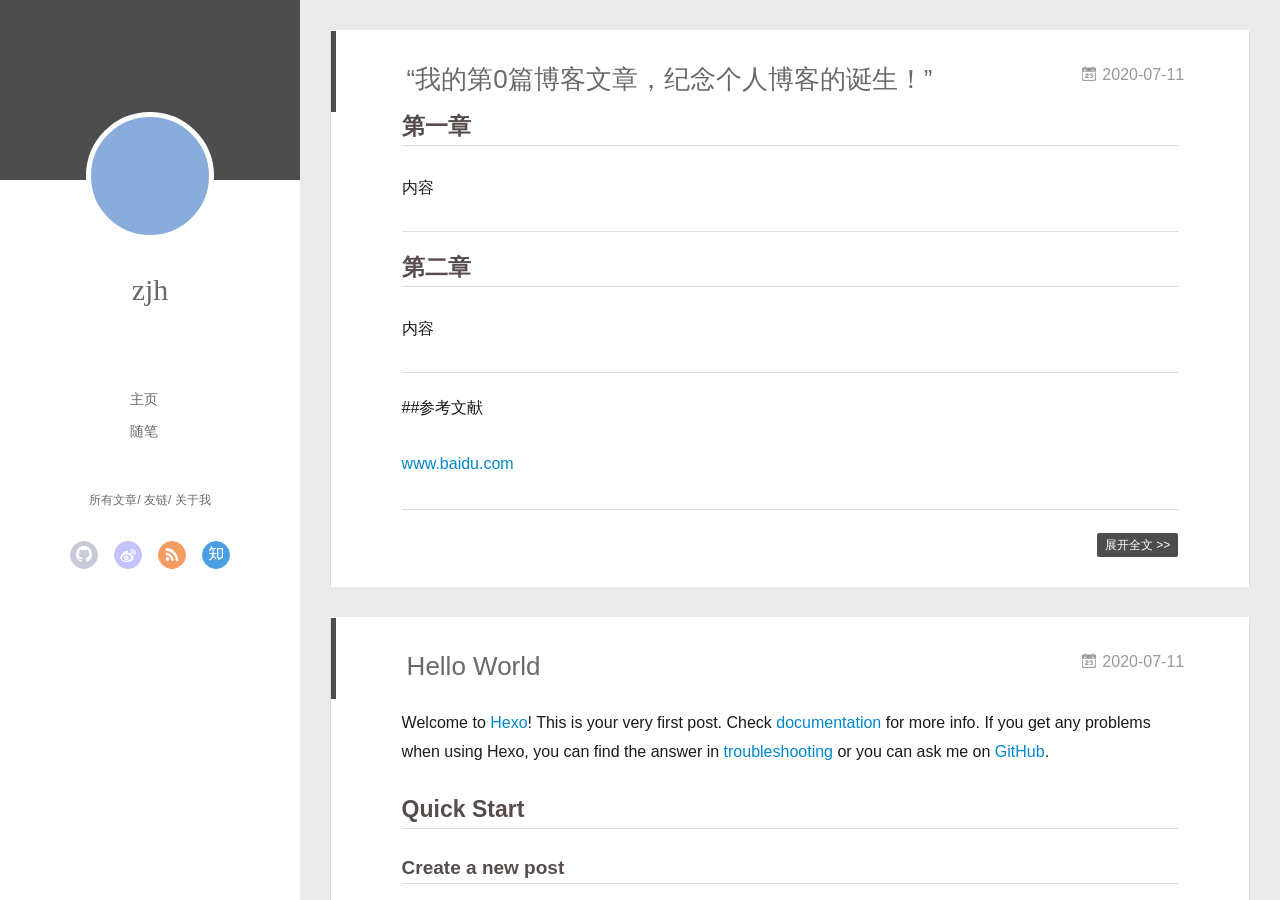
==== commit b1b9d79a: "Site updated: 2020-07-11 09:52:49" ====
--- a/index.html
+++ b/index.html
@@ -13,7 +13,7 @@
 <meta property="og:url" content="http://yoursite.com/index.html">
 <meta property="og:site_name" content="Hexo">
 <meta property="og:locale" content="en_US">
-<meta property="article:author" content="John Doe">
+<meta property="article:author" content="zjh">
 <meta name="twitter:card" content="summary">
   
     <link rel="alternative" href="/atom.xml" title="Hexo" type="application/atom+xml">
@@ -46,7 +46,7 @@
 			<img src="" class="js-avatar">
 		</a>
 		<hgroup>
-		  <h1 class="header-author"><a href="/">John Doe</a></h1>
+		  <h1 class="header-author"><a href="/">zjh</a></h1>
 		</hgroup>
 		
 
@@ -104,7 +104,7 @@
 				<img src="" class="js-avatar">
 			</div>
 			<hgroup>
-			  <h1 class="header-author js-header-author">John Doe</h1>
+			  <h1 class="header-author js-header-author">zjh</h1>
 			</hgroup>
 			
 			
@@ -305,7 +305,7 @@
   <div class="outer">
     <div id="footer-info">
     	<div class="footer-left">
-    		&copy; 2020 John Doe
+    		&copy; 2020 zjh
     	</div>
       	<div class="footer-right">
       		<a href="http://hexo.io/" target="_blank">Hexo</a>  Theme <a href="https://github.com/litten/hexo-theme-yilia" target="_blank">Yilia</a> by Litten
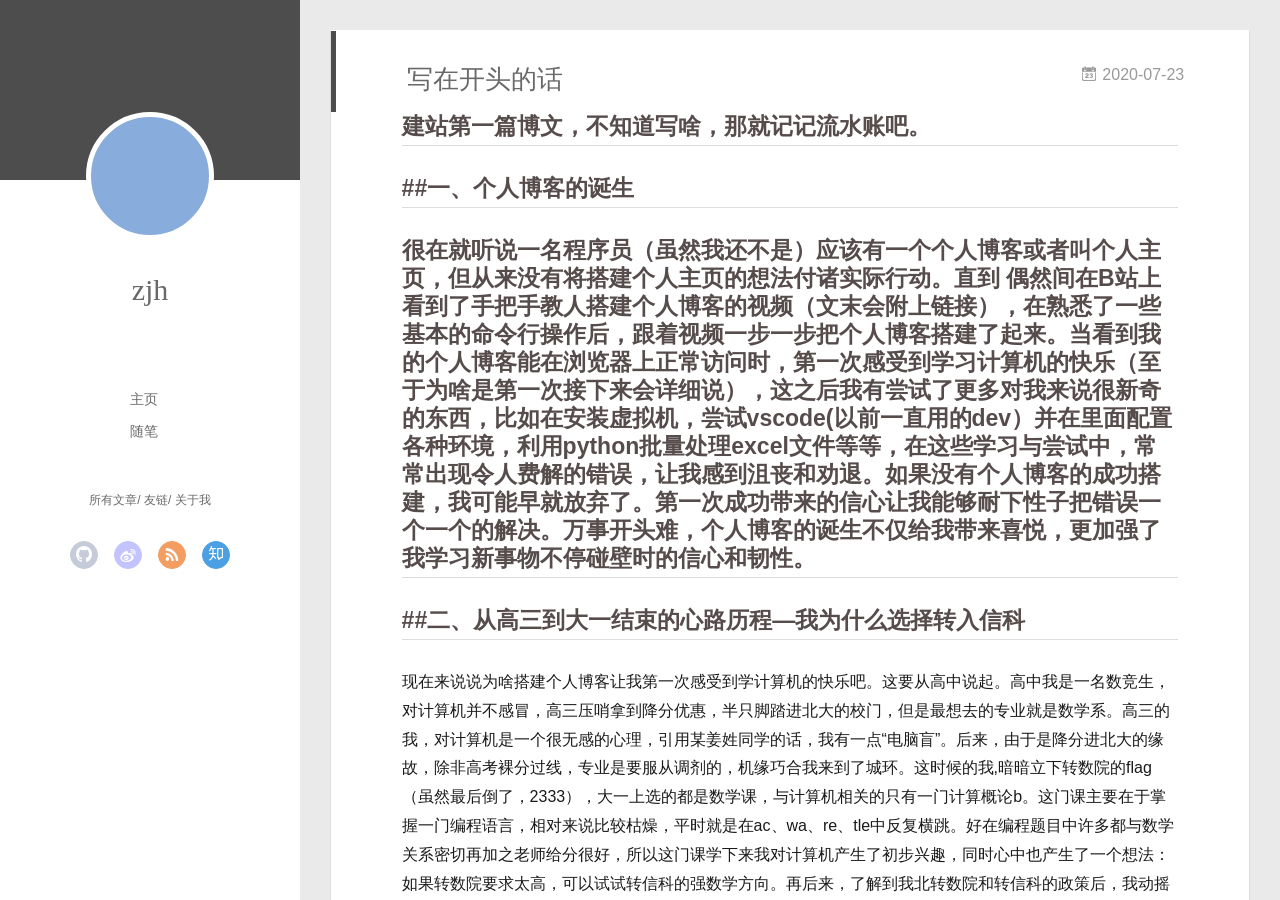
==== commit faad5aac: "Site updated: 2020-07-23 18:29:15" ====
--- a/index.html
+++ b/index.html
@@ -151,6 +151,74 @@
           </div>
           <div id="js-content" class="content-ll">
             
+  
+    <article id="post-写在开头的话" class="article article-type-post  article-index" itemscope itemprop="blogPost">
+  <div class="article-inner">
+    
+      <header class="article-header">
+        
+  
+    <h1 itemprop="name">
+      <a class="article-title" href="/2020/07/23/%E5%86%99%E5%9C%A8%E5%BC%80%E5%A4%B4%E7%9A%84%E8%AF%9D/">写在开头的话</a>
+    </h1>
+  
+
+        
+        <a href="/2020/07/23/%E5%86%99%E5%9C%A8%E5%BC%80%E5%A4%B4%E7%9A%84%E8%AF%9D/" class="archive-article-date">
+  	<time datetime="2020-07-23T06:48:59.000Z" itemprop="datePublished"><i class="icon-calendar icon"></i>2020-07-23</time>
+</a>
+        
+      </header>
+    
+    <div class="article-entry" itemprop="articleBody">
+      
+        <h2 id="建站第一篇博文，不知道写啥，那就记记流水账吧。"><a href="#建站第一篇博文，不知道写啥，那就记记流水账吧。" class="headerlink" title="建站第一篇博文，不知道写啥，那就记记流水账吧。"></a>建站第一篇博文，不知道写啥，那就记记流水账吧。</h2><h2 id="一、个人博客的诞生"><a href="#一、个人博客的诞生" class="headerlink" title="##一、个人博客的诞生"></a>##一、个人博客的诞生</h2><h2 id="很在就听说一名程序员（虽然我还不是）应该有一个个人博客或者叫个人主页，但从来没有将搭建个人主页的想法付诸实际行动。直到-偶然间在B站上看到了手把手教人搭建个人博客的视频（文末会附上链接），在熟悉了一些基本的命令行操作后，跟着视频一步一步把个人博客搭建了起来。当看到我的个人博客能在浏览器上正常访问时，第一次感受到学习计算机的快乐（至于为啥是第一次接下来会详细说），这之后我有尝试了更多对我来说很新奇的东西，比如在安装虚拟机，尝试vscode-以前一直用的dev）并在里面配置各种环境，利用python批量处理excel文件等等，在这些学习与尝试中，常常出现令人费解的错误，让我感到沮丧和劝退。如果没有个人博客的成功搭建，我可能早就放弃了。第一次成功带来的信心让我能够耐下性子把错误一个一个的解决。万事开头难，个人博客的诞生不仅给我带来喜悦，更加强了我学习新事物不停碰壁时的信心和韧性。"><a href="#很在就听说一名程序员（虽然我还不是）应该有一个个人博客或者叫个人主页，但从来没有将搭建个人主页的想法付诸实际行动。直到-偶然间在B站上看到了手把手教人搭建个人博客的视频（文末会附上链接），在熟悉了一些基本的命令行操作后，跟着视频一步一步把个人博客搭建了起来。当看到我的个人博客能在浏览器上正常访问时，第一次感受到学习计算机的快乐（至于为啥是第一次接下来会详细说），这之后我有尝试了更多对我来说很新奇的东西，比如在安装虚拟机，尝试vscode-以前一直用的dev）并在里面配置各种环境，利用python批量处理excel文件等等，在这些学习与尝试中，常常出现令人费解的错误，让我感到沮丧和劝退。如果没有个人博客的成功搭建，我可能早就放弃了。第一次成功带来的信心让我能够耐下性子把错误一个一个的解决。万事开头难，个人博客的诞生不仅给我带来喜悦，更加强了我学习新事物不停碰壁时的信心和韧性。" class="headerlink" title="   很在就听说一名程序员（虽然我还不是）应该有一个个人博客或者叫个人主页，但从来没有将搭建个人主页的想法付诸实际行动。直到 偶然间在B站上看到了手把手教人搭建个人博客的视频（文末会附上链接），在熟悉了一些基本的命令行操作后，跟着视频一步一步把个人博客搭建了起来。当看到我的个人博客能在浏览器上正常访问时，第一次感受到学习计算机的快乐（至于为啥是第一次接下来会详细说），这之后我有尝试了更多对我来说很新奇的东西，比如在安装虚拟机，尝试vscode(以前一直用的dev）并在里面配置各种环境，利用python批量处理excel文件等等，在这些学习与尝试中，常常出现令人费解的错误，让我感到沮丧和劝退。如果没有个人博客的成功搭建，我可能早就放弃了。第一次成功带来的信心让我能够耐下性子把错误一个一个的解决。万事开头难，个人博客的诞生不仅给我带来喜悦，更加强了我学习新事物不停碰壁时的信心和韧性。"></a>   很在就听说一名程序员（虽然我还不是）应该有一个个人博客或者叫个人主页，但从来没有将搭建个人主页的想法付诸实际行动。直到 偶然间在B站上看到了手把手教人搭建个人博客的视频（文末会附上链接），在熟悉了一些基本的命令行操作后，跟着视频一步一步把个人博客搭建了起来。当看到我的个人博客能在浏览器上正常访问时，第一次感受到学习计算机的快乐（至于为啥是第一次接下来会详细说），这之后我有尝试了更多对我来说很新奇的东西，比如在安装虚拟机，尝试vscode(以前一直用的dev）并在里面配置各种环境，利用python批量处理excel文件等等，在这些学习与尝试中，常常出现令人费解的错误，让我感到沮丧和劝退。如果没有个人博客的成功搭建，我可能早就放弃了。第一次成功带来的信心让我能够耐下性子把错误一个一个的解决。万事开头难，个人博客的诞生不仅给我带来喜悦，更加强了我学习新事物不停碰壁时的信心和韧性。</h2><h2 id="二、从高三到大一结束的心路历程—我为什么选择转入信科"><a href="#二、从高三到大一结束的心路历程—我为什么选择转入信科" class="headerlink" title="##二、从高三到大一结束的心路历程—我为什么选择转入信科"></a>##二、从高三到大一结束的心路历程—我为什么选择转入信科</h2><p>   现在来说说为啥搭建个人博客让我第一次感受到学计算机的快乐吧。这要从高中说起。高中我是一名数竞生，对计算机并不感冒，高三压哨拿到降分优惠，半只脚踏进北大的校门，但是最想去的专业就是数学系。高三的我，对计算机是一个很无感的心理，引用某姜姓同学的话，我有一点“电脑盲”。后来，由于是降分进北大的缘故，除非高考裸分过线，专业是要服从调剂的，机缘巧合我来到了城环。这时候的我,暗暗立下转数院的flag（虽然最后倒了，2333），大一上选的都是数学课，与计算机相关的只有一门计算概论b。这门课主要在于掌握一门编程语言，相对来说比较枯燥，平时就是在ac、wa、re、tle中反复横跳。好在编程题目中许多都与数学关系密切再加之老师给分很好，所以这门课学下来我对计算机产生了初步兴趣，同时心中也产生了一个想法：如果转数院要求太高，可以试试转信科的强数学方向。再后来，了解到我北转数院和转信科的政策后，我动摇了（flag倒了，555），打算转信科。因此，大一下，我选了一门程序设计实习，这门课对一个只学了计概b的我来说，只有感叹tnl，tnl。为了跟上老师飞快的进度，为了完成魔兽大作业一二三还有魔兽大作业终极版，只有肝。同时，我也产生了许多负面的心理：课后习题久久没有ac，看书百思不得其解时，我感到急躁、课程群里的大佬们说着我闻所未闻的术语和单词时，我有些自卑，我开始反问自己适不适合学计算机，有没有足够的热情去学计算机，最后心态崩了，把课退了。然而，转专业已经是箭在弦上，不得不发，程设可以退，转专业申请不能退。这时候，我对计算机是强烈的畏难情绪和抵触心理，所以我选择降转来给自己调整的空间。程设虽然退掉了，但我并没有停止对程设的学习。在退课没有考试压力之后，我调整心态，试图找回高中搞数竞的状态，和程设较起劲来，发现程设也并没有我想象的那么难。也正是在这段时间，我了解并搭建了个人博客，真真正正第一次获得学习计算机的快乐，然后在接下来的日子里（也就是最近啦），第一次学会用github管理自己的代码、第一次体验上古神器vim、第一次使用虚拟机……这些都给我带来探索新知识的乐趣。虽然接下来还有很多很难很肝的课程，还有很多陌生的事物，我都有信心和韧性去挑战自己，超越自己，并且我也真真正正的感受到了计算机的魅力，建立了对这个专业的认同感</p>
+<hr>
+<h2 id="三、关于博客更新"><a href="#三、关于博客更新" class="headerlink" title="##三、关于博客更新"></a>##三、关于博客更新</h2><p>随缘更新，内容主要是计算机和数学学习帖、足球帖、沙雕搞笑分享帖 ，日后也会添加更多新的功能，评论啦，视频啦，打赏啦（不是）</p>
+<p>最后，我有一句话想说：在城环的这一学期是很美妙的一次经历，认识了许多nice的同学和学长学姐，有许多永远不会忘记的回忆。很高兴、很谢谢认识大家！返校开学见鸭~</p>
+<hr>
+<p>博客教程链接：<a href="http://www.bilibili.com/video/BV1Yb411a7ty?from=search&amp;seid=1369040797057557616" target="_blank" rel="noopener">www.bilibili.com/video/BV1Yb411a7ty?from=search&amp;seid=1369040797057557616</a></p>
+
+      
+
+      
+    </div>
+    <div class="article-info article-info-index">
+      
+      
+      
+
+      
+        <p class="article-more-link">
+          <a class="article-more-a" href="/2020/07/23/%E5%86%99%E5%9C%A8%E5%BC%80%E5%A4%B4%E7%9A%84%E8%AF%9D/">展开全文 >></a>
+        </p>
+      
+
+      
+      <div class="clearfix"></div>
+    </div>
+  </div>
+</article>
+
+<aside class="wrap-side-operation">
+    <div class="mod-side-operation">
+        
+        <div class="jump-container" id="js-jump-container" style="display:none;">
+            <a href="javascript:void(0)" class="mod-side-operation__jump-to-top">
+                <i class="icon-font icon-back"></i>
+            </a>
+            <div id="js-jump-plan-container" class="jump-plan-container" style="top: -11px;">
+                <i class="icon-font icon-plane jump-plane"></i>
+            </div>
+        </div>
+        
+        
+    </div>
+</aside>
+
+
+
+
   
     <article id="post-“我的第0篇博客文章，纪念个人博客的诞生！”" class="article article-type-post  article-index" itemscope itemprop="blogPost">
   <div class="article-inner">
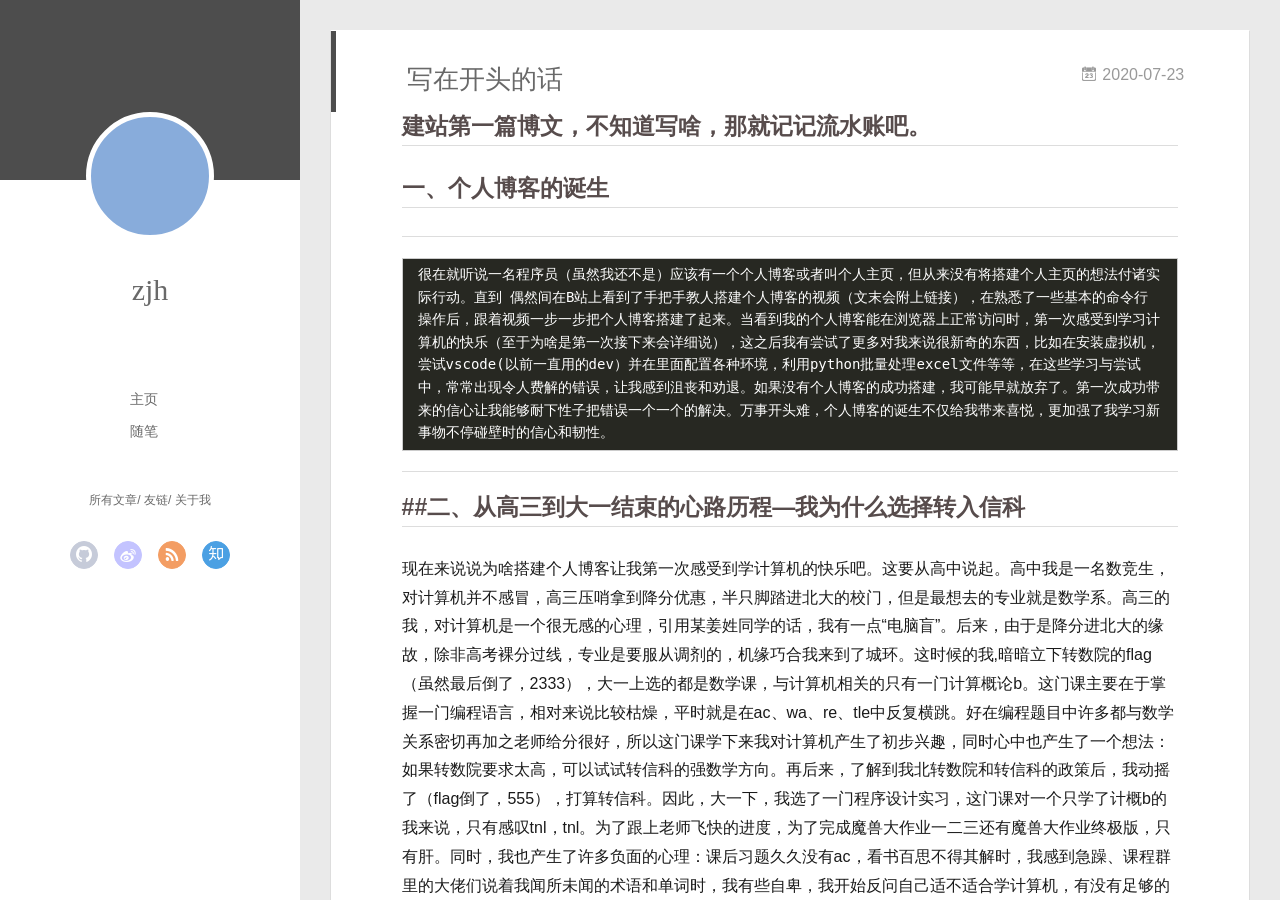
==== commit 3bf90539: "Site updated: 2020-07-23 18:34:10" ====
--- a/index.html
+++ b/index.html
@@ -172,7 +172,9 @@
     
     <div class="article-entry" itemprop="articleBody">
       
-        <h2 id="建站第一篇博文，不知道写啥，那就记记流水账吧。"><a href="#建站第一篇博文，不知道写啥，那就记记流水账吧。" class="headerlink" title="建站第一篇博文，不知道写啥，那就记记流水账吧。"></a>建站第一篇博文，不知道写啥，那就记记流水账吧。</h2><h2 id="一、个人博客的诞生"><a href="#一、个人博客的诞生" class="headerlink" title="##一、个人博客的诞生"></a>##一、个人博客的诞生</h2><h2 id="很在就听说一名程序员（虽然我还不是）应该有一个个人博客或者叫个人主页，但从来没有将搭建个人主页的想法付诸实际行动。直到-偶然间在B站上看到了手把手教人搭建个人博客的视频（文末会附上链接），在熟悉了一些基本的命令行操作后，跟着视频一步一步把个人博客搭建了起来。当看到我的个人博客能在浏览器上正常访问时，第一次感受到学习计算机的快乐（至于为啥是第一次接下来会详细说），这之后我有尝试了更多对我来说很新奇的东西，比如在安装虚拟机，尝试vscode-以前一直用的dev）并在里面配置各种环境，利用python批量处理excel文件等等，在这些学习与尝试中，常常出现令人费解的错误，让我感到沮丧和劝退。如果没有个人博客的成功搭建，我可能早就放弃了。第一次成功带来的信心让我能够耐下性子把错误一个一个的解决。万事开头难，个人博客的诞生不仅给我带来喜悦，更加强了我学习新事物不停碰壁时的信心和韧性。"><a href="#很在就听说一名程序员（虽然我还不是）应该有一个个人博客或者叫个人主页，但从来没有将搭建个人主页的想法付诸实际行动。直到-偶然间在B站上看到了手把手教人搭建个人博客的视频（文末会附上链接），在熟悉了一些基本的命令行操作后，跟着视频一步一步把个人博客搭建了起来。当看到我的个人博客能在浏览器上正常访问时，第一次感受到学习计算机的快乐（至于为啥是第一次接下来会详细说），这之后我有尝试了更多对我来说很新奇的东西，比如在安装虚拟机，尝试vscode-以前一直用的dev）并在里面配置各种环境，利用python批量处理excel文件等等，在这些学习与尝试中，常常出现令人费解的错误，让我感到沮丧和劝退。如果没有个人博客的成功搭建，我可能早就放弃了。第一次成功带来的信心让我能够耐下性子把错误一个一个的解决。万事开头难，个人博客的诞生不仅给我带来喜悦，更加强了我学习新事物不停碰壁时的信心和韧性。" class="headerlink" title="   很在就听说一名程序员（虽然我还不是）应该有一个个人博客或者叫个人主页，但从来没有将搭建个人主页的想法付诸实际行动。直到 偶然间在B站上看到了手把手教人搭建个人博客的视频（文末会附上链接），在熟悉了一些基本的命令行操作后，跟着视频一步一步把个人博客搭建了起来。当看到我的个人博客能在浏览器上正常访问时，第一次感受到学习计算机的快乐（至于为啥是第一次接下来会详细说），这之后我有尝试了更多对我来说很新奇的东西，比如在安装虚拟机，尝试vscode(以前一直用的dev）并在里面配置各种环境，利用python批量处理excel文件等等，在这些学习与尝试中，常常出现令人费解的错误，让我感到沮丧和劝退。如果没有个人博客的成功搭建，我可能早就放弃了。第一次成功带来的信心让我能够耐下性子把错误一个一个的解决。万事开头难，个人博客的诞生不仅给我带来喜悦，更加强了我学习新事物不停碰壁时的信心和韧性。"></a>   很在就听说一名程序员（虽然我还不是）应该有一个个人博客或者叫个人主页，但从来没有将搭建个人主页的想法付诸实际行动。直到 偶然间在B站上看到了手把手教人搭建个人博客的视频（文末会附上链接），在熟悉了一些基本的命令行操作后，跟着视频一步一步把个人博客搭建了起来。当看到我的个人博客能在浏览器上正常访问时，第一次感受到学习计算机的快乐（至于为啥是第一次接下来会详细说），这之后我有尝试了更多对我来说很新奇的东西，比如在安装虚拟机，尝试vscode(以前一直用的dev）并在里面配置各种环境，利用python批量处理excel文件等等，在这些学习与尝试中，常常出现令人费解的错误，让我感到沮丧和劝退。如果没有个人博客的成功搭建，我可能早就放弃了。第一次成功带来的信心让我能够耐下性子把错误一个一个的解决。万事开头难，个人博客的诞生不仅给我带来喜悦，更加强了我学习新事物不停碰壁时的信心和韧性。</h2><h2 id="二、从高三到大一结束的心路历程—我为什么选择转入信科"><a href="#二、从高三到大一结束的心路历程—我为什么选择转入信科" class="headerlink" title="##二、从高三到大一结束的心路历程—我为什么选择转入信科"></a>##二、从高三到大一结束的心路历程—我为什么选择转入信科</h2><p>   现在来说说为啥搭建个人博客让我第一次感受到学计算机的快乐吧。这要从高中说起。高中我是一名数竞生，对计算机并不感冒，高三压哨拿到降分优惠，半只脚踏进北大的校门，但是最想去的专业就是数学系。高三的我，对计算机是一个很无感的心理，引用某姜姓同学的话，我有一点“电脑盲”。后来，由于是降分进北大的缘故，除非高考裸分过线，专业是要服从调剂的，机缘巧合我来到了城环。这时候的我,暗暗立下转数院的flag（虽然最后倒了，2333），大一上选的都是数学课，与计算机相关的只有一门计算概论b。这门课主要在于掌握一门编程语言，相对来说比较枯燥，平时就是在ac、wa、re、tle中反复横跳。好在编程题目中许多都与数学关系密切再加之老师给分很好，所以这门课学下来我对计算机产生了初步兴趣，同时心中也产生了一个想法：如果转数院要求太高，可以试试转信科的强数学方向。再后来，了解到我北转数院和转信科的政策后，我动摇了（flag倒了，555），打算转信科。因此，大一下，我选了一门程序设计实习，这门课对一个只学了计概b的我来说，只有感叹tnl，tnl。为了跟上老师飞快的进度，为了完成魔兽大作业一二三还有魔兽大作业终极版，只有肝。同时，我也产生了许多负面的心理：课后习题久久没有ac，看书百思不得其解时，我感到急躁、课程群里的大佬们说着我闻所未闻的术语和单词时，我有些自卑，我开始反问自己适不适合学计算机，有没有足够的热情去学计算机，最后心态崩了，把课退了。然而，转专业已经是箭在弦上，不得不发，程设可以退，转专业申请不能退。这时候，我对计算机是强烈的畏难情绪和抵触心理，所以我选择降转来给自己调整的空间。程设虽然退掉了，但我并没有停止对程设的学习。在退课没有考试压力之后，我调整心态，试图找回高中搞数竞的状态，和程设较起劲来，发现程设也并没有我想象的那么难。也正是在这段时间，我了解并搭建了个人博客，真真正正第一次获得学习计算机的快乐，然后在接下来的日子里（也就是最近啦），第一次学会用github管理自己的代码、第一次体验上古神器vim、第一次使用虚拟机……这些都给我带来探索新知识的乐趣。虽然接下来还有很多很难很肝的课程，还有很多陌生的事物，我都有信心和韧性去挑战自己，超越自己，并且我也真真正正的感受到了计算机的魅力，建立了对这个专业的认同感</p>
+        <h2 id="建站第一篇博文，不知道写啥，那就记记流水账吧。"><a href="#建站第一篇博文，不知道写啥，那就记记流水账吧。" class="headerlink" title="建站第一篇博文，不知道写啥，那就记记流水账吧。"></a>建站第一篇博文，不知道写啥，那就记记流水账吧。</h2><h2 id="一、个人博客的诞生"><a href="#一、个人博客的诞生" class="headerlink" title="一、个人博客的诞生"></a>一、个人博客的诞生</h2><hr>
+<pre><code>很在就听说一名程序员（虽然我还不是）应该有一个个人博客或者叫个人主页，但从来没有将搭建个人主页的想法付诸实际行动。直到 偶然间在B站上看到了手把手教人搭建个人博客的视频（文末会附上链接），在熟悉了一些基本的命令行操作后，跟着视频一步一步把个人博客搭建了起来。当看到我的个人博客能在浏览器上正常访问时，第一次感受到学习计算机的快乐（至于为啥是第一次接下来会详细说），这之后我有尝试了更多对我来说很新奇的东西，比如在安装虚拟机，尝试vscode(以前一直用的dev）并在里面配置各种环境，利用python批量处理excel文件等等，在这些学习与尝试中，常常出现令人费解的错误，让我感到沮丧和劝退。如果没有个人博客的成功搭建，我可能早就放弃了。第一次成功带来的信心让我能够耐下性子把错误一个一个的解决。万事开头难，个人博客的诞生不仅给我带来喜悦，更加强了我学习新事物不停碰壁时的信心和韧性。</code></pre><hr>
+<h2 id="二、从高三到大一结束的心路历程—我为什么选择转入信科"><a href="#二、从高三到大一结束的心路历程—我为什么选择转入信科" class="headerlink" title="##二、从高三到大一结束的心路历程—我为什么选择转入信科"></a>##二、从高三到大一结束的心路历程—我为什么选择转入信科</h2><p>   现在来说说为啥搭建个人博客让我第一次感受到学计算机的快乐吧。这要从高中说起。高中我是一名数竞生，对计算机并不感冒，高三压哨拿到降分优惠，半只脚踏进北大的校门，但是最想去的专业就是数学系。高三的我，对计算机是一个很无感的心理，引用某姜姓同学的话，我有一点“电脑盲”。后来，由于是降分进北大的缘故，除非高考裸分过线，专业是要服从调剂的，机缘巧合我来到了城环。这时候的我,暗暗立下转数院的flag（虽然最后倒了，2333），大一上选的都是数学课，与计算机相关的只有一门计算概论b。这门课主要在于掌握一门编程语言，相对来说比较枯燥，平时就是在ac、wa、re、tle中反复横跳。好在编程题目中许多都与数学关系密切再加之老师给分很好，所以这门课学下来我对计算机产生了初步兴趣，同时心中也产生了一个想法：如果转数院要求太高，可以试试转信科的强数学方向。再后来，了解到我北转数院和转信科的政策后，我动摇了（flag倒了，555），打算转信科。因此，大一下，我选了一门程序设计实习，这门课对一个只学了计概b的我来说，只有感叹tnl，tnl。为了跟上老师飞快的进度，为了完成魔兽大作业一二三还有魔兽大作业终极版，只有肝。同时，我也产生了许多负面的心理：课后习题久久没有ac，看书百思不得其解时，我感到急躁、课程群里的大佬们说着我闻所未闻的术语和单词时，我有些自卑，我开始反问自己适不适合学计算机，有没有足够的热情去学计算机，最后心态崩了，把课退了。然而，转专业已经是箭在弦上，不得不发，程设可以退，转专业申请不能退。这时候，我对计算机是强烈的畏难情绪和抵触心理，所以我选择降转来给自己调整的空间。程设虽然退掉了，但我并没有停止对程设的学习。在退课没有考试压力之后，我调整心态，试图找回高中搞数竞的状态，和程设较起劲来，发现程设也并没有我想象的那么难。也正是在这段时间，我了解并搭建了个人博客，真真正正第一次获得学习计算机的快乐，然后在接下来的日子里（也就是最近啦），第一次学会用github管理自己的代码、第一次体验上古神器vim、第一次使用虚拟机……这些都给我带来探索新知识的乐趣。虽然接下来还有很多很难很肝的课程，还有很多陌生的事物，我都有信心和韧性去挑战自己，超越自己，并且我也真真正正的感受到了计算机的魅力，建立了对这个专业的认同感</p>
 <hr>
 <h2 id="三、关于博客更新"><a href="#三、关于博客更新" class="headerlink" title="##三、关于博客更新"></a>##三、关于博客更新</h2><p>随缘更新，内容主要是计算机和数学学习帖、足球帖、沙雕搞笑分享帖 ，日后也会添加更多新的功能，评论啦，视频啦，打赏啦（不是）</p>
 <p>最后，我有一句话想说：在城环的这一学期是很美妙的一次经历，认识了许多nice的同学和学长学姐，有许多永远不会忘记的回忆。很高兴、很谢谢认识大家！返校开学见鸭~</p>
